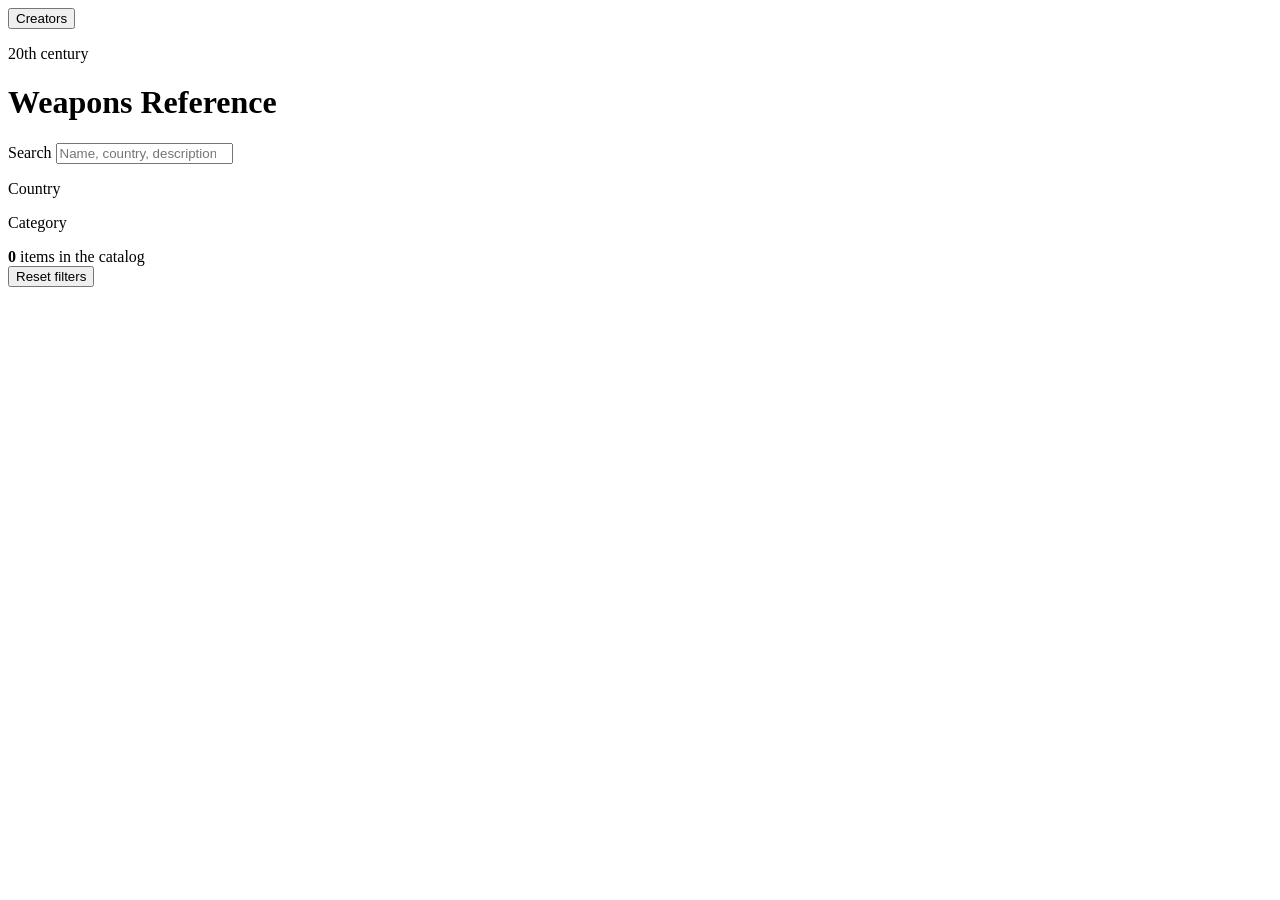
==== WeaponGuid.Web/wwwroot/index.html @ afe1f968 "add" ====
<!doctype html>
<html lang="en">
<head>
  <meta charset="utf-8">
  <meta name="viewport" content="width=device-width, initial-scale=1">
  <title>Weapons Guid</title>
  <link rel="stylesheet" href="/styles.css">
</head>
<body>
  <header class="app-header">
    <div class="header-info">
      <button id="creatorsButton" class="info-button" type="button">Creators</button>
    </div>
    <div class="header-title">
      <p class="eyebrow">20th century</p>
      <h1>Weapons Reference</h1>
    </div>
    <label class="search">
      <span>Search</span>
      <input id="searchInput" type="search" placeholder="Name, country, description">
    </label>
  </header>

  <main>
    <section class="toolbar" aria-label="Filters">
      <div>
        <p class="filter-title">Country</p>
        <div id="countryFilters" class="segmented"></div>
      </div>
      <div>
        <p class="filter-title">Category</p>
        <div id="categoryFilters" class="segmented"></div>
      </div>
    </section>

    <section class="summary">
      <div>
        <strong id="itemCount">0</strong>
        <span>items in the catalog</span>
      </div>
      <button id="resetFilters" type="button">Reset filters</button>
    </section>

    <section id="catalogGrid" class="catalog-grid" aria-live="polite"></section>
  </main>

  <dialog id="itemDialog" class="item-dialog">
    <button id="closeDialog" class="close-button" type="button" aria-label="Close">×</button>
    <div class="dialog-layout">
      <img id="dialogImage" alt="">
      <div class="dialog-content">
        <p id="dialogMeta" class="eyebrow"></p>
        <h2 id="dialogTitle"></h2>
        <dl id="dialogSpecs"></dl>
        <p id="dialogDescription"></p>
      </div>
    </div>
  </dialog>

  <dialog id="creatorsDialog" class="info-dialog">
    <button id="closeCreatorsDialog" class="close-button" type="button" aria-label="Close">×</button>
    <div class="info-dialog-content">
      <p class="eyebrow">Information</p>
      <h2>Info</h2>
      <p><strong>Kochurov Sergey</strong> - backend.</p>
      <p><strong>Suslin Akim</strong> - test + data collect.</p>
      <p><strong>Kuznetcov Kirill</strong> - team lead.</p>
      <p><strong>Bodorin Gregory</strong> - frontend.</p>
      <p class="info-note">Data was collected from open source.</p>
    </div>
  </dialog>

  <template id="cardTemplate">
    <article class="catalog-card">
      <button type="button">
        <div class="image-wrap">
          <img alt="">
        </div>
        <div class="card-body">
          <span class="card-meta"></span>
          <h2></h2>
        </div>
      </button>
    </article>
  </template>

  <script src="/app.js" defer></script>
</body>
</html>
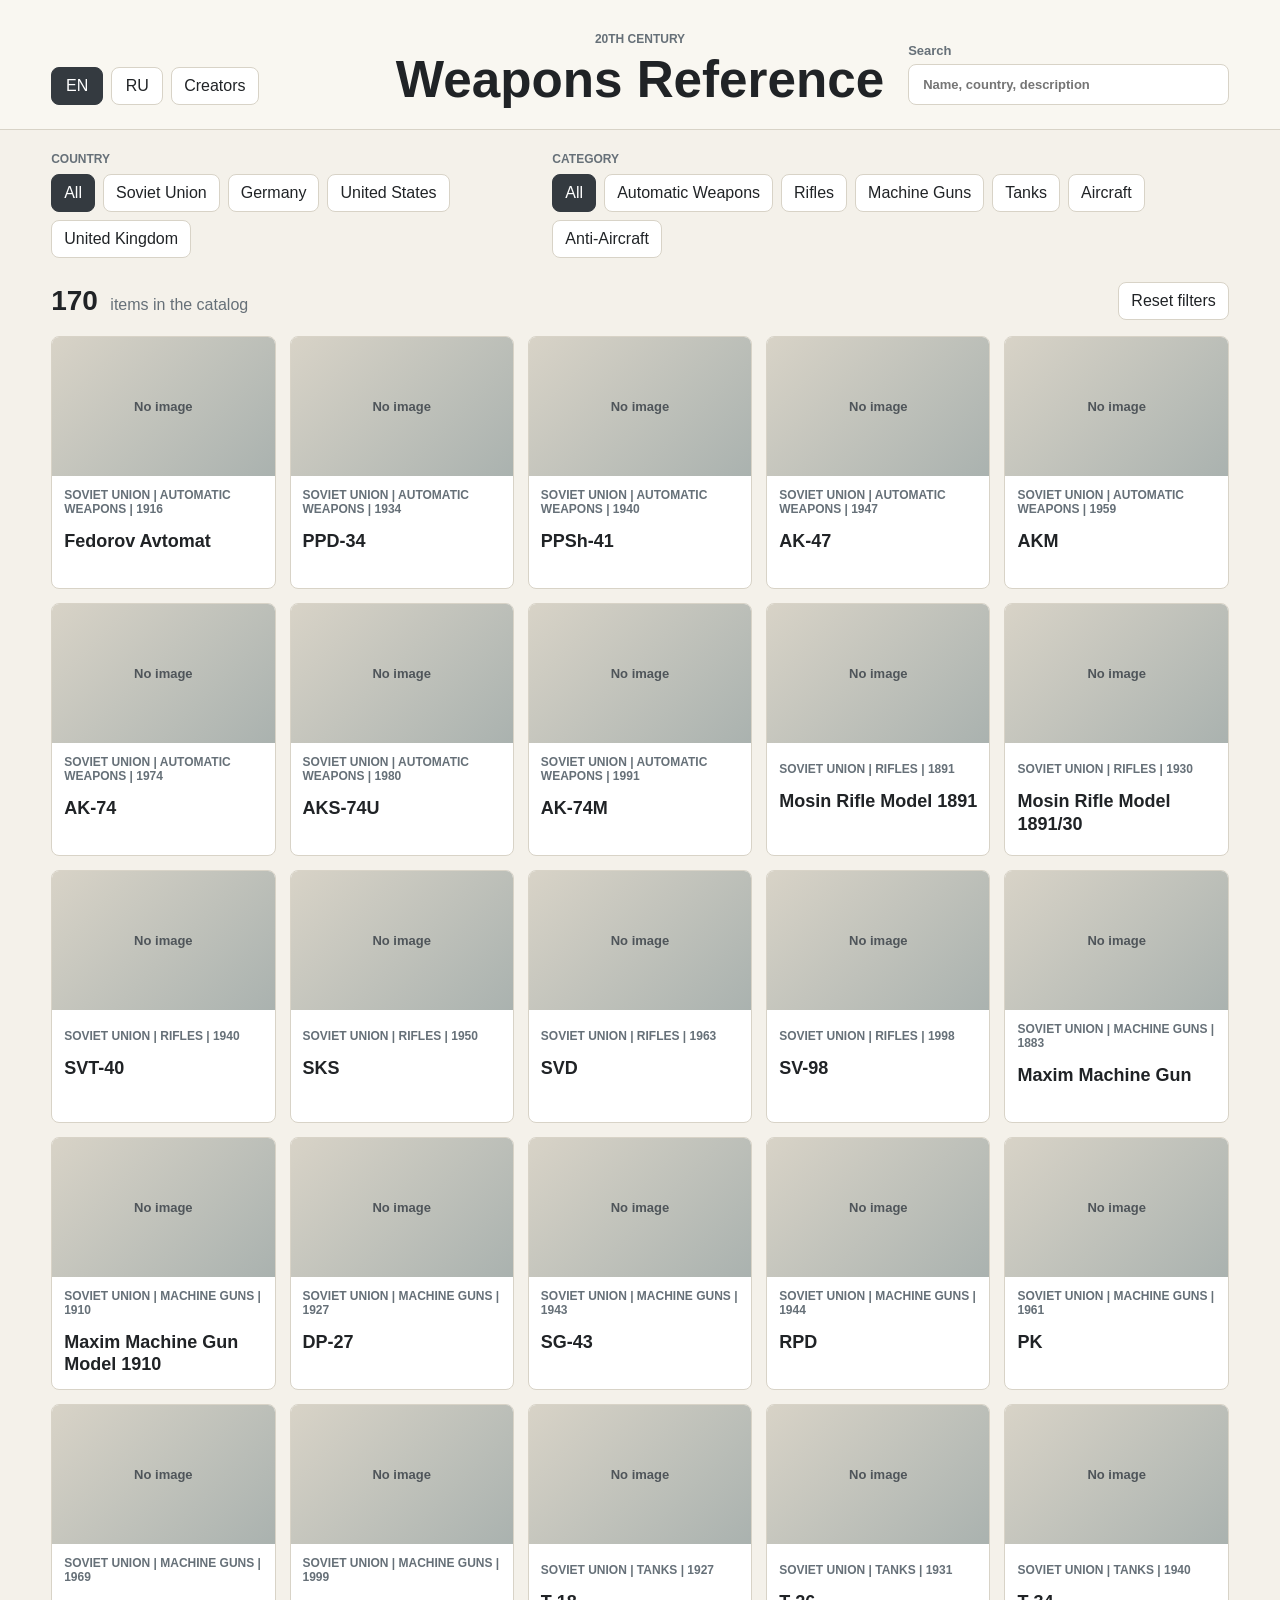
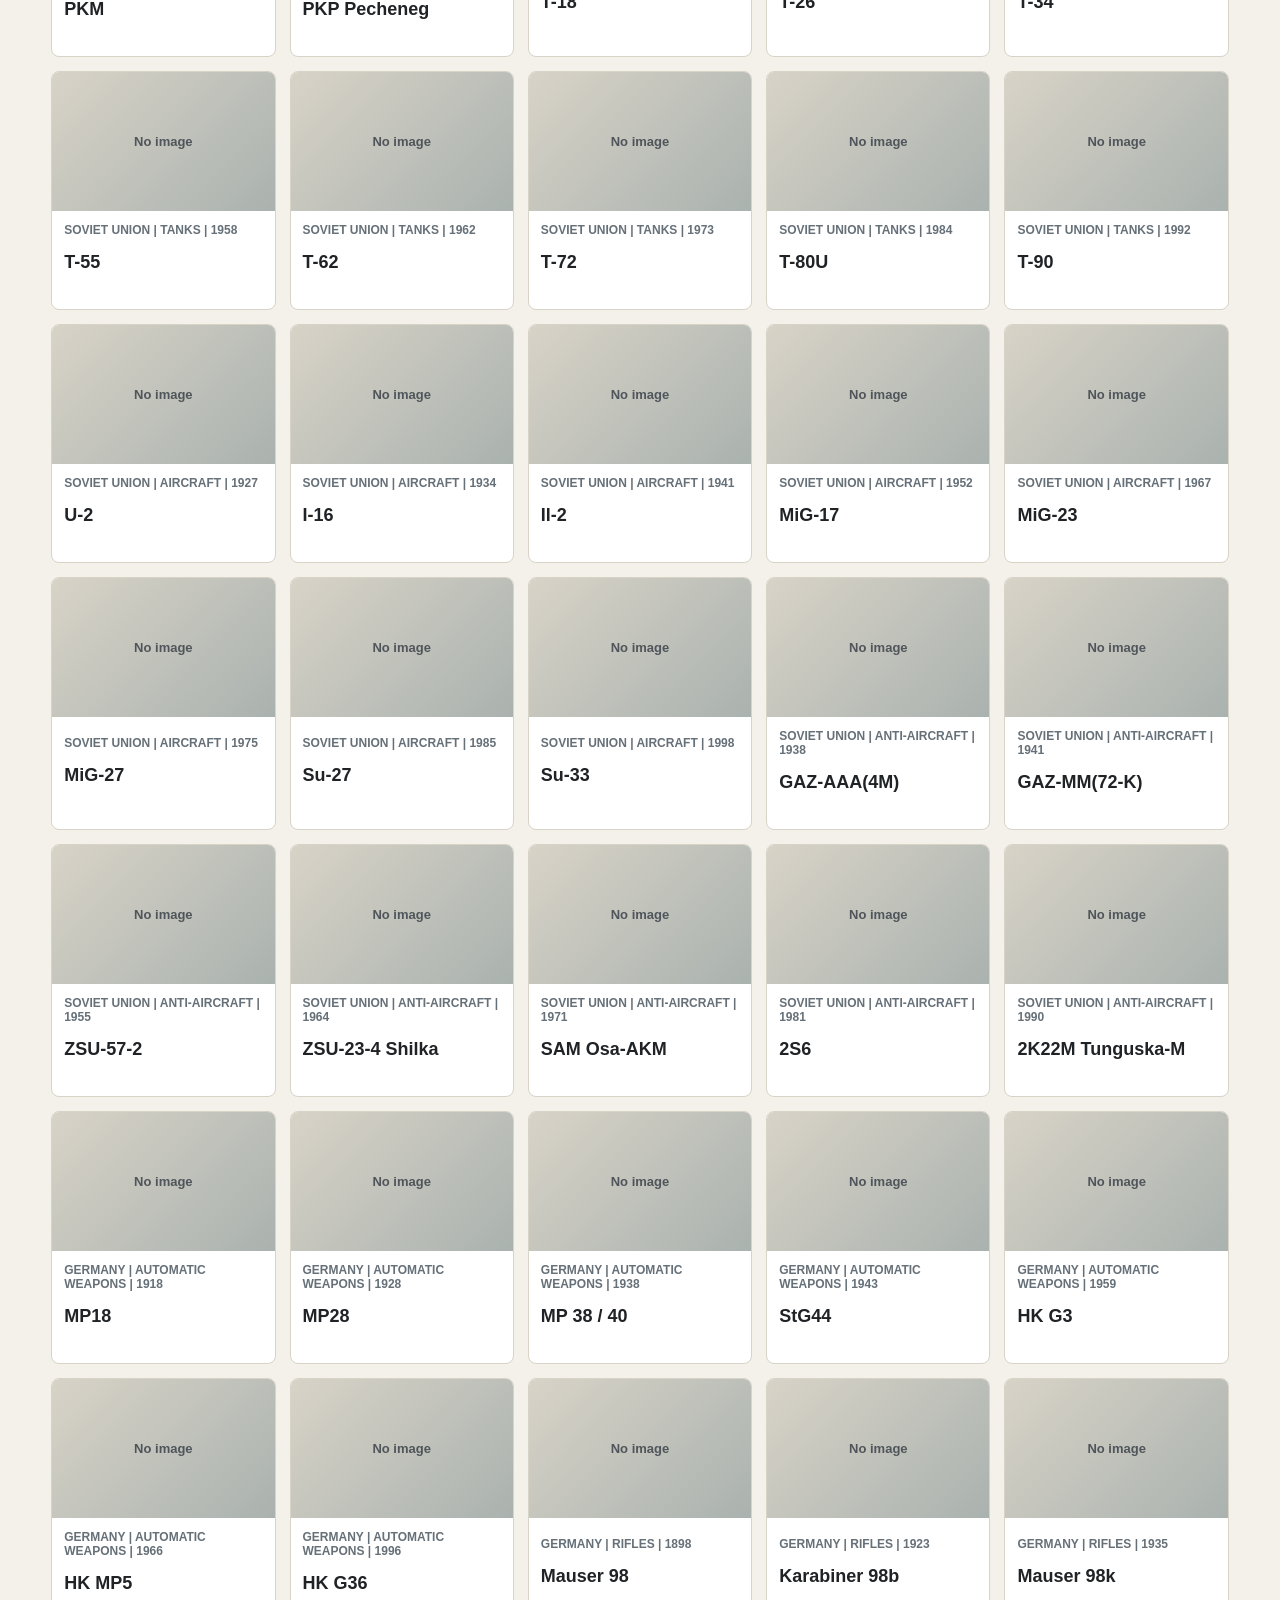
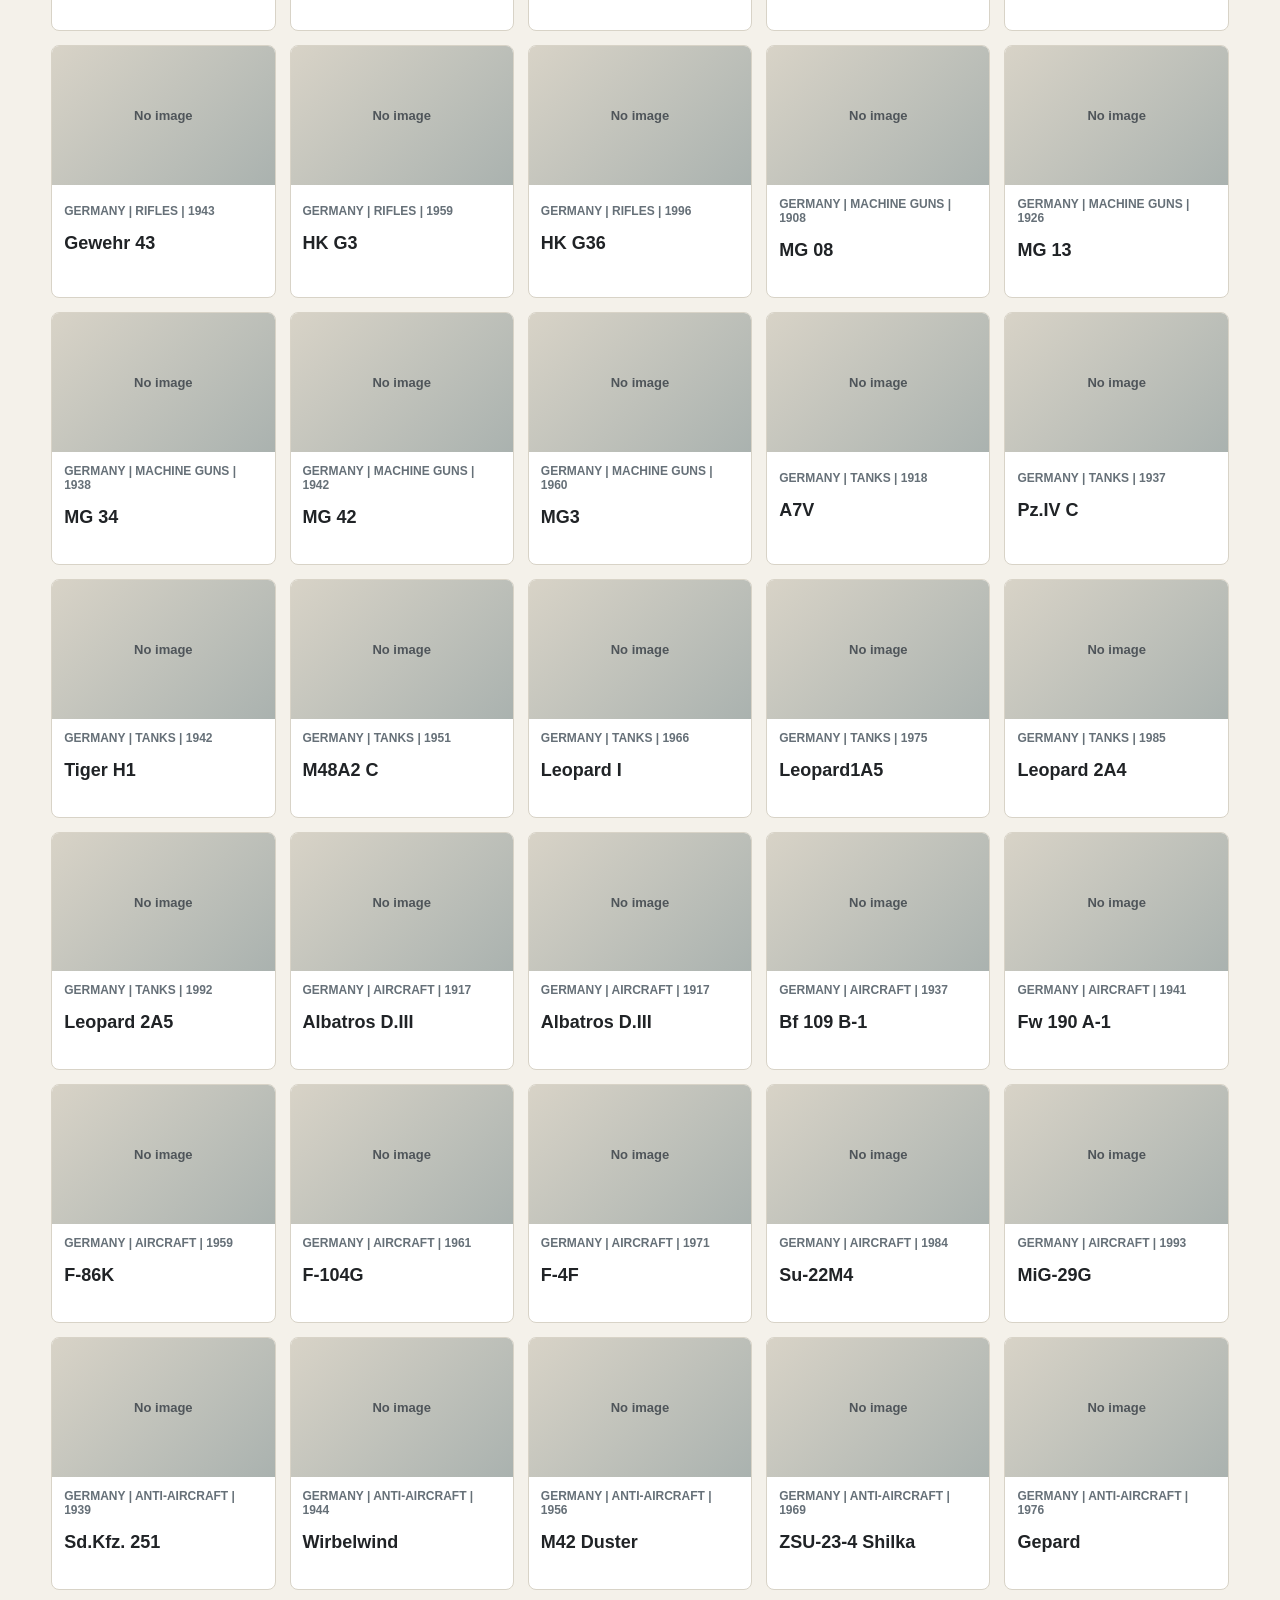
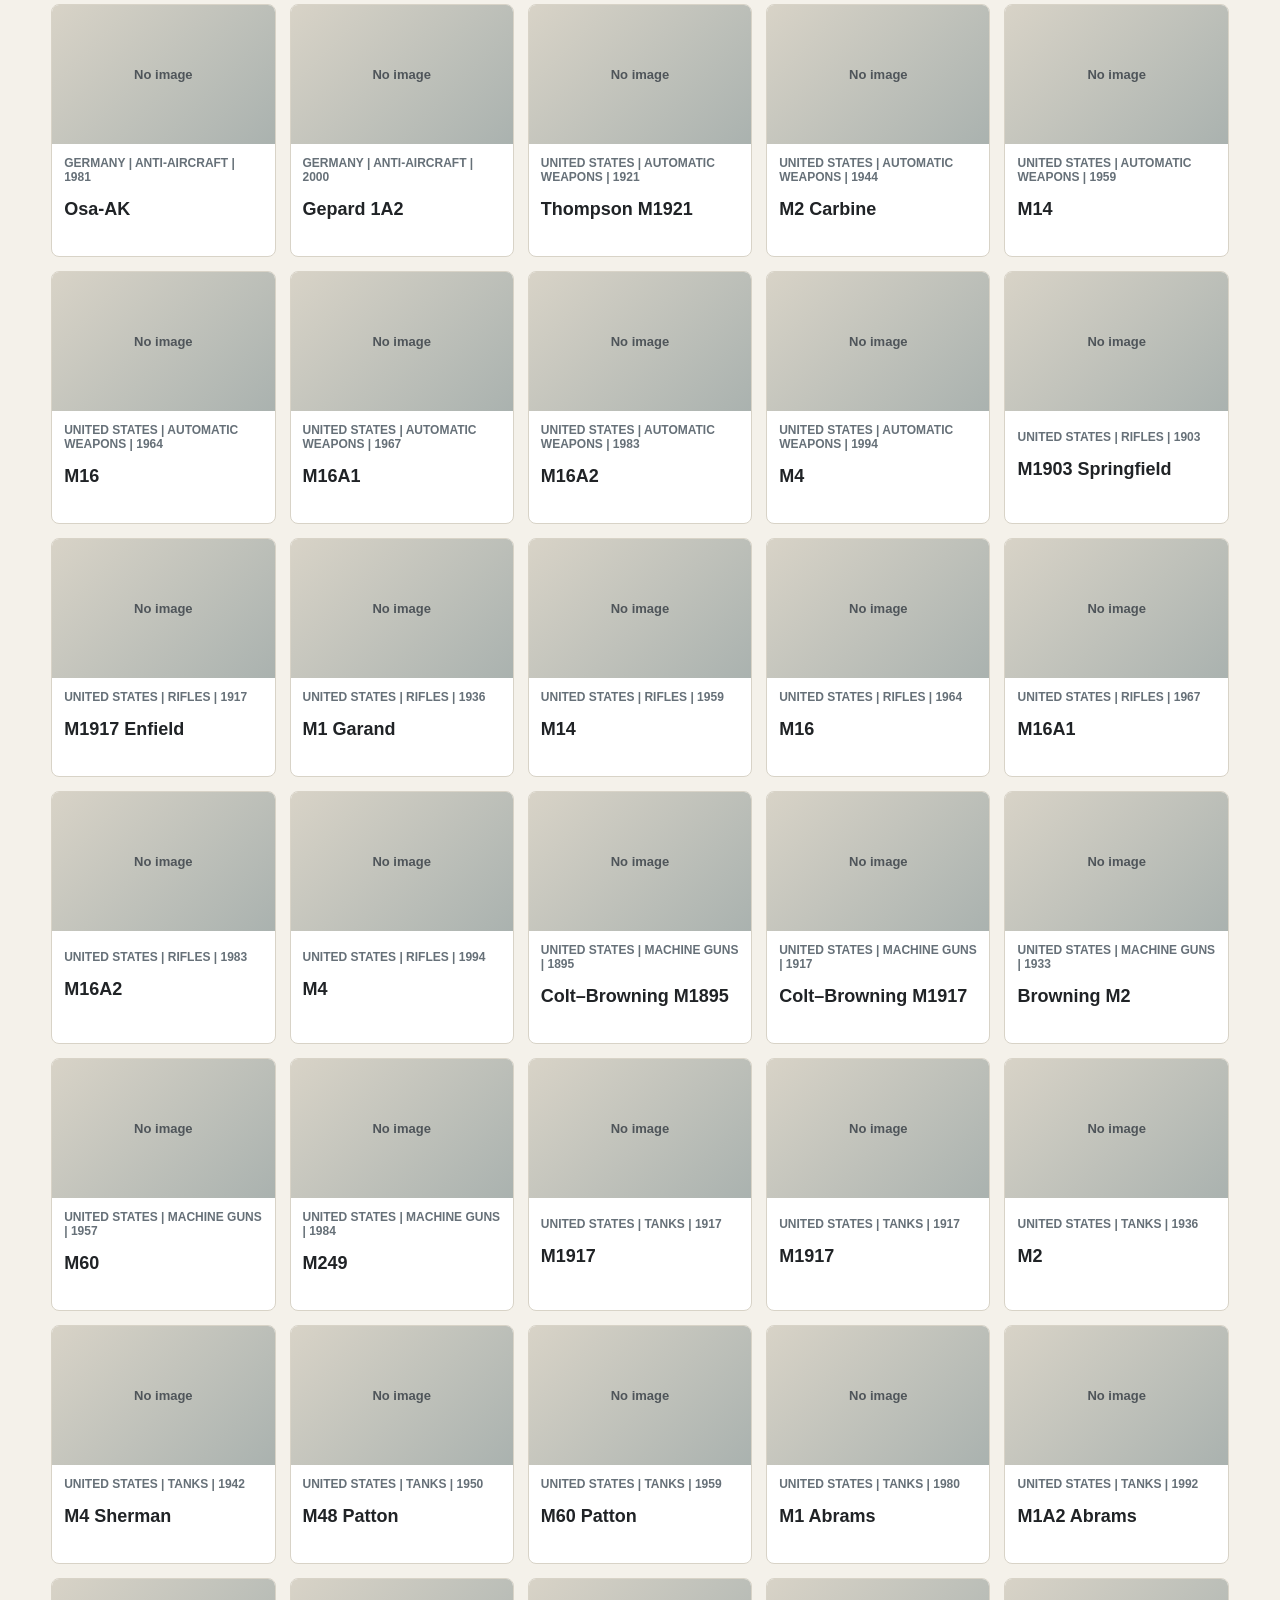
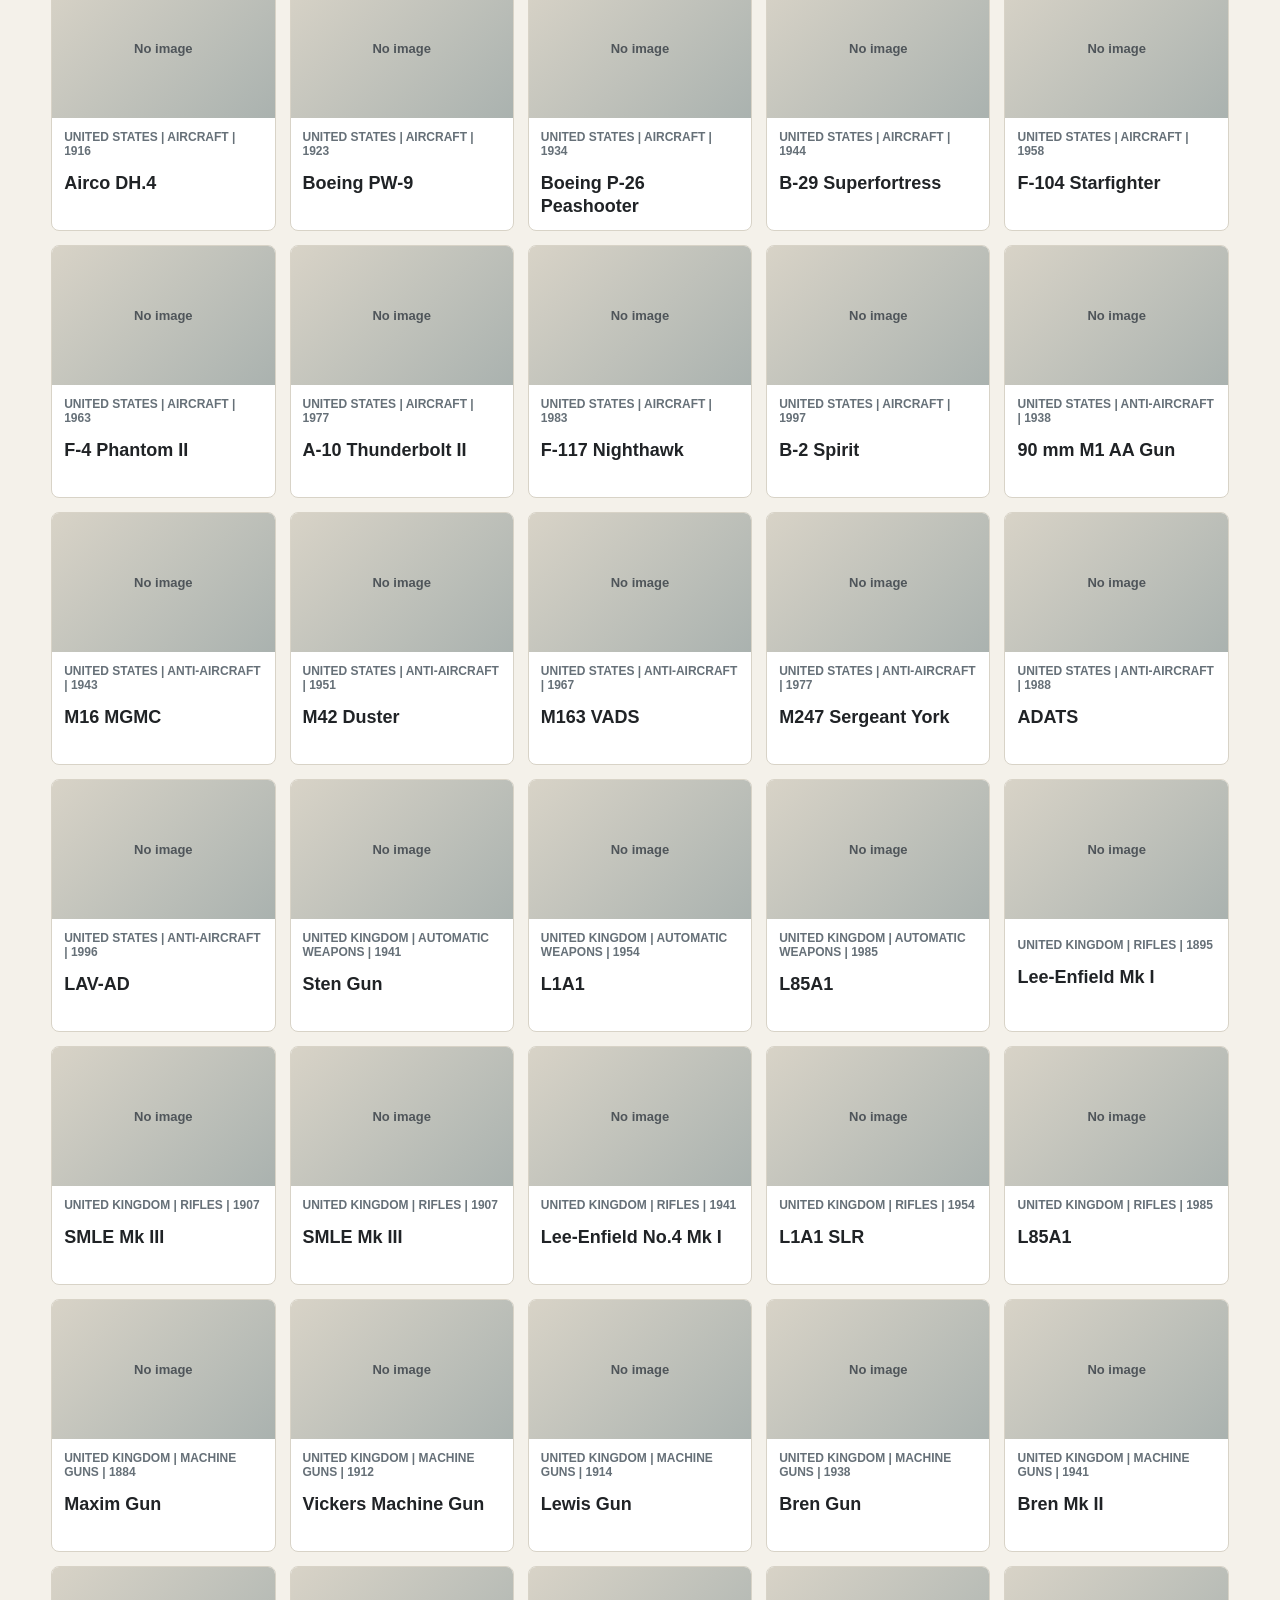
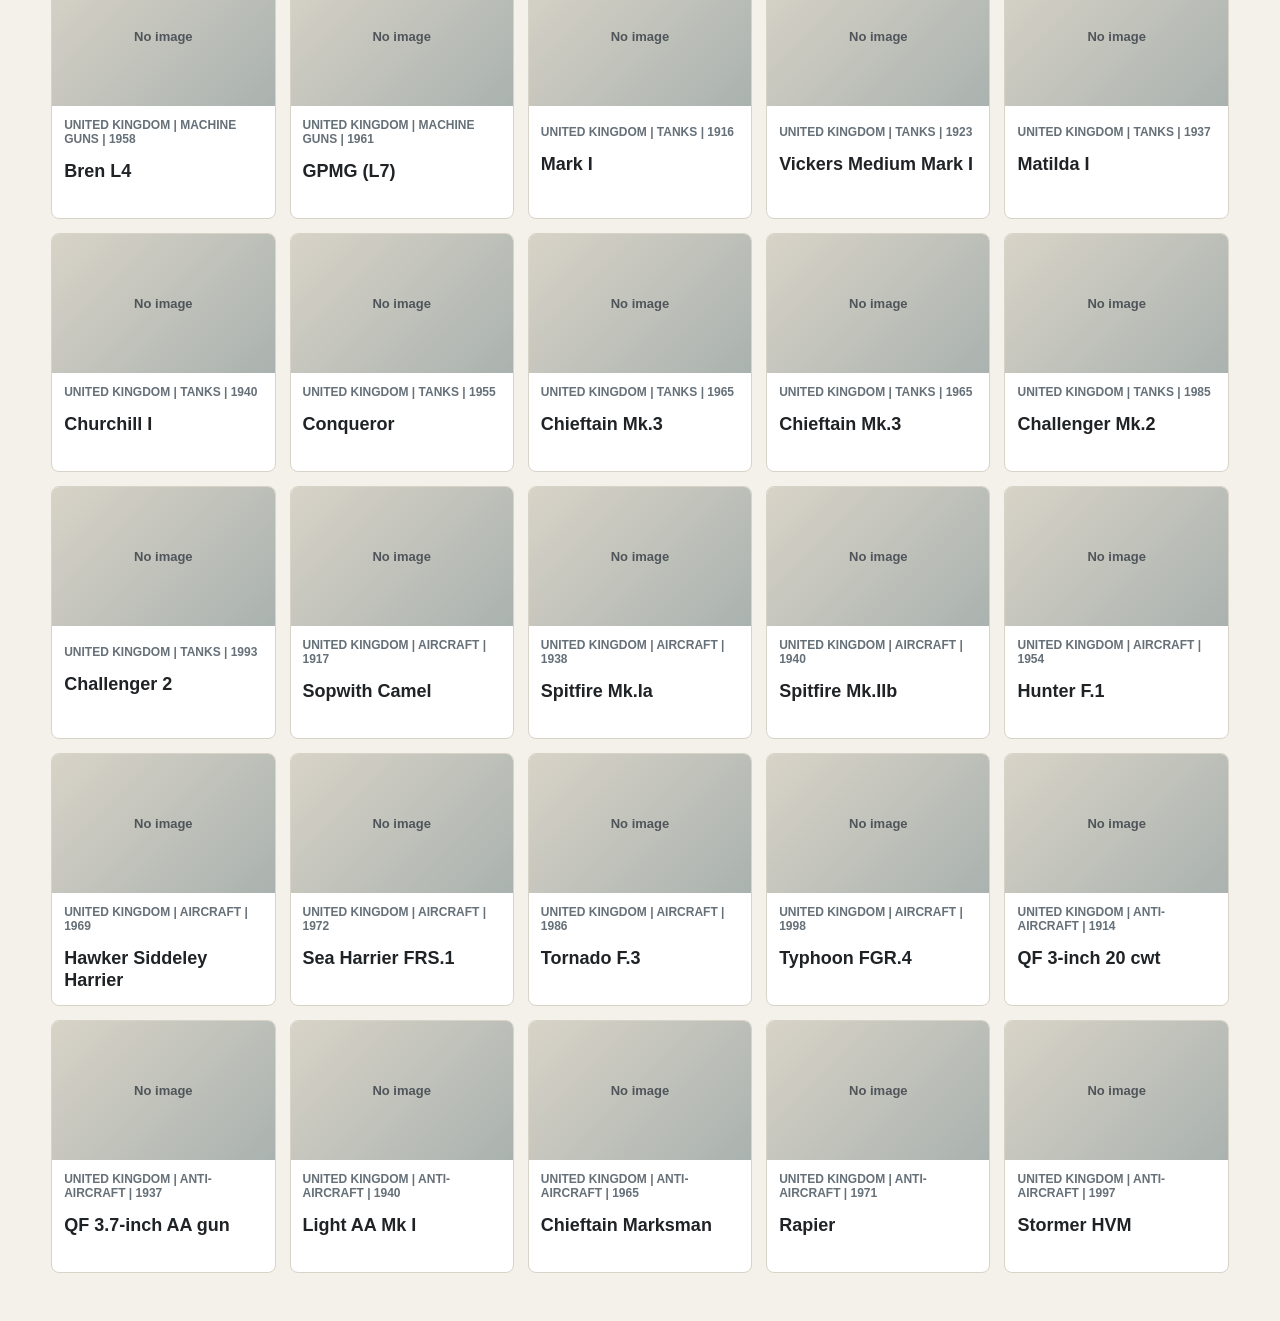
==== commit 04211fae: "fix sizes + create 'en' button" ====
--- a/WeaponGuid.Web/wwwroot/index.html
+++ b/WeaponGuid.Web/wwwroot/index.html
@@ -4,19 +4,23 @@
   <meta charset="utf-8">
   <meta name="viewport" content="width=device-width, initial-scale=1">
   <title>Weapons Guid</title>
-  <link rel="stylesheet" href="/styles.css">
+  <link rel="stylesheet" href="styles.css?v=lang-20260427">
 </head>
 <body>
   <header class="app-header">
     <div class="header-info">
+      <div id="languageSwitch" class="segmented language-switch" aria-label="Language">
+        <button type="button" data-language="en">EN</button>
+        <button type="button" data-language="ru">RU</button>
+      </div>
       <button id="creatorsButton" class="info-button" type="button">Creators</button>
     </div>
     <div class="header-title">
-      <p class="eyebrow">20th century</p>
-      <h1>Weapons Reference</h1>
+      <p id="heroEyebrow" class="eyebrow">20th century</p>
+      <h1 id="heroTitle">Weapons Reference</h1>
     </div>
     <label class="search">
-      <span>Search</span>
+      <span id="searchLabel">Search</span>
       <input id="searchInput" type="search" placeholder="Name, country, description">
     </label>
   </header>
@@ -24,11 +28,11 @@
   <main>
     <section class="toolbar" aria-label="Filters">
       <div>
-        <p class="filter-title">Country</p>
+        <p id="countryTitle" class="filter-title">Country</p>
         <div id="countryFilters" class="segmented"></div>
       </div>
       <div>
-        <p class="filter-title">Category</p>
+        <p id="categoryTitle" class="filter-title">Category</p>
         <div id="categoryFilters" class="segmented"></div>
       </div>
     </section>
@@ -36,7 +40,7 @@
     <section class="summary">
       <div>
         <strong id="itemCount">0</strong>
-        <span>items in the catalog</span>
+        <span id="itemCountLabel">items in the catalog</span>
       </div>
       <button id="resetFilters" type="button">Reset filters</button>
     </section>
@@ -45,7 +49,7 @@
   </main>
 
   <dialog id="itemDialog" class="item-dialog">
-    <button id="closeDialog" class="close-button" type="button" aria-label="Close">×</button>
+    <button id="closeDialog" class="close-button" type="button" aria-label="Close">x</button>
     <div class="dialog-layout">
       <img id="dialogImage" alt="">
       <div class="dialog-content">
@@ -58,15 +62,15 @@
   </dialog>
 
   <dialog id="creatorsDialog" class="info-dialog">
-    <button id="closeCreatorsDialog" class="close-button" type="button" aria-label="Close">×</button>
+    <button id="closeCreatorsDialog" class="close-button" type="button" aria-label="Close">x</button>
     <div class="info-dialog-content">
-      <p class="eyebrow">Information</p>
-      <h2>Info</h2>
-      <p><strong>Kochurov Sergey</strong> - backend.</p>
-      <p><strong>Suslin Akim</strong> - test + data collect.</p>
-      <p><strong>Kuznetcov Kirill</strong> - team lead.</p>
-      <p><strong>Bodorin Gregory</strong> - frontend.</p>
-      <p class="info-note">Data was collected from open source.</p>
+      <p id="creatorsEyebrow" class="eyebrow">Information</p>
+      <h2 id="creatorsTitle">Info</h2>
+      <p id="creatorLine1"><strong>Kochurov Sergey</strong> - backend.</p>
+      <p id="creatorLine2"><strong>Suslin Akim</strong> - test + data collect.</p>
+      <p id="creatorLine3"><strong>Kuznetcov Kirill</strong> - team lead.</p>
+      <p id="creatorLine4"><strong>Bodorin Gregory</strong> - frontend.</p>
+      <p id="creatorsNote" class="info-note">Data was collected from open source.</p>
     </div>
   </dialog>
 
@@ -84,6 +88,6 @@
     </article>
   </template>
 
-  <script src="/app.js" defer></script>
+  <script src="app.js?v=lang-20260427" defer></script>
 </body>
 </html>
--- a/WeaponGuid.Web/wwwroot/styles.css
+++ b/WeaponGuid.Web/wwwroot/styles.css
@@ -0,0 +1,578 @@
+:root {
+  color-scheme: light;
+  --paper: #f4f1ea;
+  --panel: #ffffff;
+  --ink: #202326;
+  --muted: #667078;
+  --line: #d8d3c7;
+  --olive: #53624a;
+  --red: #8a3c35;
+  --blue: #2f5f86;
+  --steel: #343a40;
+  --gold: #c3954a;
+  font-family: Inter, "Segoe UI", Arial, sans-serif;
+}
+
+* {
+  box-sizing: border-box;
+}
+
+body {
+  margin: 0;
+  min-width: 320px;
+  background: var(--paper);
+  color: var(--ink);
+}
+
+button,
+input {
+  font: inherit;
+}
+
+.app-header {
+  display: grid;
+  grid-template-columns: minmax(180px, 1fr) auto minmax(260px, 1fr);
+  align-items: end;
+  gap: 24px;
+  padding: 32px clamp(16px, 4vw, 56px) 24px;
+  background: #f9f7f1;
+  border-bottom: 1px solid var(--line);
+}
+
+.header-title {
+  text-align: center;
+}
+
+.header-title .eyebrow {
+  margin-bottom: 8px;
+}
+
+.header-info {
+  display: flex;
+  flex-wrap: wrap;
+  align-items: end;
+  gap: 8px;
+}
+
+.language-switch button {
+  min-width: 52px;
+}
+
+.info-button {
+  min-height: 38px;
+  border: 1px solid var(--line);
+  border-radius: 8px;
+  background: var(--panel);
+  color: var(--ink);
+  padding: 8px 12px;
+  cursor: pointer;
+}
+
+.info-button:hover {
+  border-color: var(--blue);
+  color: var(--blue);
+}
+
+.eyebrow,
+.filter-title,
+.card-meta {
+  margin: 0 0 8px;
+  color: var(--muted);
+  font-size: 12px;
+  font-weight: 700;
+  letter-spacing: 0;
+  text-transform: uppercase;
+}
+
+h1 {
+  margin: 0;
+  font-size: clamp(30px, 4vw, 54px);
+  line-height: 1;
+}
+
+main {
+  padding: 22px clamp(16px, 4vw, 56px) 48px;
+}
+
+.search {
+  display: grid;
+  gap: 6px;
+  min-width: min(360px, 100%);
+  justify-self: end;
+  color: var(--muted);
+  font-size: 13px;
+  font-weight: 700;
+}
+
+.search input {
+  width: 100%;
+  border: 1px solid var(--line);
+  border-radius: 8px;
+  background: var(--panel);
+  color: var(--ink);
+  padding: 12px 14px;
+  outline: none;
+}
+
+.search input:focus {
+  border-color: var(--blue);
+  box-shadow: 0 0 0 3px rgb(47 95 134 / 15%);
+}
+
+.toolbar {
+  display: grid;
+  grid-template-columns: minmax(0, 1fr) minmax(0, 1.4fr);
+  gap: 18px;
+  align-items: start;
+}
+
+.segmented {
+  display: flex;
+  flex-wrap: wrap;
+  gap: 8px;
+}
+
+.segmented button,
+.summary button {
+  min-height: 38px;
+  border: 1px solid var(--line);
+  border-radius: 8px;
+  background: var(--panel);
+  color: var(--ink);
+  padding: 8px 12px;
+  cursor: pointer;
+}
+
+.segmented button.active {
+  border-color: var(--steel);
+  background: var(--steel);
+  color: #fff;
+}
+
+.summary {
+  display: flex;
+  align-items: center;
+  justify-content: space-between;
+  gap: 16px;
+  margin: 24px 0 16px;
+  color: var(--muted);
+}
+
+.summary strong {
+  display: inline-block;
+  margin-right: 8px;
+  color: var(--ink);
+  font-size: 28px;
+}
+
+.catalog-grid {
+  display: grid;
+  grid-template-columns: repeat(auto-fill, minmax(220px, 1fr));
+  gap: 14px;
+}
+
+.catalog-grid.timeline-mode {
+  display: block;
+}
+
+.timeline-wrap {
+  width: 100%;
+  overflow: auto;
+  border: 1px solid var(--line);
+  border-radius: 8px;
+  background: var(--panel);
+}
+
+.timeline-table {
+  width: 100%;
+  min-width: 2180px;
+  border-collapse: collapse;
+}
+
+.timeline-table th,
+.timeline-table td {
+  width: 9%;
+  min-width: 182px;
+  border-bottom: 1px solid var(--line);
+  border-right: 1px solid var(--line);
+  padding: 10px;
+  vertical-align: top;
+}
+
+.timeline-table th {
+  text-align: center;
+  vertical-align: middle;
+}
+
+.timeline-table th:first-child {
+  position: sticky;
+  left: 0;
+  z-index: 2;
+  width: 160px;
+  min-width: 208px;
+  background: #f9f7f1;
+  color: var(--steel);
+}
+
+.timeline-table thead th {
+  position: sticky;
+  top: 0;
+  z-index: 3;
+  background: #f9f7f1;
+  color: var(--muted);
+  font-size: 12px;
+}
+
+.timeline-table thead th:first-child {
+  z-index: 4;
+}
+
+.timeline-table tr:last-child th,
+.timeline-table tr:last-child td {
+  border-bottom: 0;
+}
+
+.timeline-table th:last-child,
+.timeline-table td:last-child {
+  border-right: 0;
+}
+
+.timeline-empty {
+  background: #faf8f3;
+}
+
+.timeline-item {
+  display: grid;
+  grid-template-columns: 70px minmax(0, 1fr);
+  grid-template-rows: auto auto;
+  gap: 5px 10px;
+  align-items: center;
+  width: 100%;
+  min-height: 84px;
+  margin: 0 0 8px;
+  border: 1px solid rgb(47 95 134 / 20%);
+  border-left: 4px solid var(--blue);
+  border-radius: 6px;
+  background: #f5fbff;
+  color: var(--ink);
+  padding: 8px;
+  text-align: left;
+  cursor: pointer;
+}
+
+.timeline-item:last-child {
+  margin-bottom: 0;
+}
+
+.timeline-item:hover {
+  border-color: var(--blue);
+  background: #eaf5fc;
+}
+
+.timeline-thumb {
+  position: relative;
+  display: block;
+  grid-row: 1 / 3;
+  width: 70px;
+  height: 62px;
+  overflow: hidden;
+  border-radius: 5px;
+  background: linear-gradient(135deg, #d8d3c7, #aab2af);
+}
+
+.timeline-thumb img {
+  display: block;
+  width: 100%;
+  height: 100%;
+  object-fit: cover;
+}
+
+.timeline-thumb.missing::after {
+  content: attr(data-empty-label);
+  position: absolute;
+  inset: 0;
+  display: grid;
+  place-items: center;
+  color: #4f555a;
+  font-size: 12px;
+  font-weight: 700;
+  text-align: center;
+}
+
+.timeline-name {
+  min-width: 0;
+  font-weight: 800;
+  line-height: 1.2;
+  font-size: 15px;
+}
+
+.timeline-year {
+  color: var(--muted);
+  font-size: 13px;
+  font-weight: 700;
+}
+
+.timeline-carryover {
+  display: grid;
+  gap: 3px;
+  width: 100%;
+  min-height: 74px;
+  border: 1px dashed #b7b0a3;
+  border-radius: 6px;
+  background: #fffaf0;
+  color: var(--muted);
+  padding: 9px;
+  text-align: center;
+  cursor: pointer;
+}
+
+.timeline-carryover span {
+  align-self: end;
+  font-size: 13px;
+  font-weight: 800;
+  text-transform: uppercase;
+}
+
+.timeline-carryover strong {
+  align-self: start;
+  color: var(--ink);
+  font-size: 14px;
+  line-height: 1.25;
+}
+
+.timeline-carryover:hover {
+  border-color: var(--gold);
+  background: #fff4d8;
+}
+
+.catalog-card {
+  min-width: 0;
+  border: 1px solid var(--line);
+  border-radius: 8px;
+  background: var(--panel);
+  overflow: hidden;
+}
+
+.catalog-card button {
+  display: grid;
+  width: 100%;
+  height: 100%;
+  border: 0;
+  background: transparent;
+  color: inherit;
+  padding: 0;
+  text-align: left;
+  cursor: pointer;
+}
+
+.image-wrap {
+  position: relative;
+  aspect-ratio: 16 / 10;
+  background: linear-gradient(135deg, #d8d3c7, #aab2af);
+  overflow: hidden;
+}
+
+.image-wrap img {
+  display: block;
+  width: 100%;
+  height: 100%;
+  object-fit: cover;
+}
+
+.image-wrap.missing::after {
+  content: attr(data-empty-label);
+  position: absolute;
+  inset: 0;
+  display: grid;
+  place-items: center;
+  color: #4f555a;
+  font-size: 13px;
+  font-weight: 700;
+}
+
+.card-body {
+  display: grid;
+  gap: 6px;
+  padding: 12px;
+}
+
+.card-body h2 {
+  margin: 0;
+  min-height: 46px;
+  font-size: 18px;
+  line-height: 1.25;
+}
+
+.item-dialog {
+  width: min(966px, calc(100vw - 18px));
+  max-height: calc(100vh - 18px);
+  border: 1px solid var(--line);
+  border-radius: 8px;
+  padding: 0;
+  color: var(--ink);
+}
+
+.item-dialog::backdrop {
+  background: rgb(20 22 25 / 55%);
+}
+
+.info-dialog {
+  width: min(520px, calc(100vw - 28px));
+  border: 1px solid var(--line);
+  border-radius: 8px;
+  padding: 0;
+  color: var(--ink);
+}
+
+.info-dialog::backdrop {
+  background: rgb(20 22 25 / 55%);
+}
+
+.info-dialog-content {
+  padding: 28px;
+}
+
+.info-dialog-content h2 {
+  margin: 0 0 18px;
+  font-size: 32px;
+  line-height: 1.1;
+}
+
+.info-dialog-content p {
+  margin: 0 0 12px;
+  line-height: 1.5;
+}
+
+.info-note {
+  color: var(--muted);
+}
+
+.dialog-layout {
+  display: grid;
+  grid-template-columns: minmax(390px, 46%) minmax(430px, 1fr);
+  min-height: min(552px, calc(100vh - 18px));
+}
+
+.dialog-layout img {
+  width: 100%;
+  height: 100%;
+  min-height: min(552px, calc(100vh - 18px));
+  object-fit: contain;
+  background: #111315;
+}
+
+.dialog-content {
+  overflow: auto;
+  max-height: calc(100vh - 18px);
+  padding: 29px;
+}
+
+.dialog-content h2 {
+  margin: 0 0 18px;
+  font-size: 41px;
+  line-height: 1.05;
+}
+
+.dialog-content dl {
+  display: grid;
+  grid-template-columns: minmax(128px, 188px) minmax(0, 1fr);
+  gap: 12px 17px;
+  margin: 0 0 24px;
+}
+
+.dialog-content dt {
+  color: var(--muted);
+  font-weight: 700;
+}
+
+.dialog-content dd {
+  margin: 0;
+  white-space: pre-line;
+}
+
+.dialog-content dt,
+.dialog-content dd,
+#dialogDescription {
+  font-size: 19px;
+}
+
+#dialogDescription {
+  margin: 0;
+  color: #343a40;
+  line-height: 1.55;
+  white-space: pre-line;
+}
+
+.close-button {
+  position: absolute;
+  top: 10px;
+  right: 10px;
+  z-index: 2;
+  width: 36px;
+  height: 36px;
+  border: 1px solid rgb(255 255 255 / 60%);
+  border-radius: 50%;
+  background: rgb(32 35 38 / 82%);
+  color: #fff;
+  font-size: 24px;
+  line-height: 1;
+  cursor: pointer;
+}
+
+.empty-state {
+  grid-column: 1 / -1;
+  padding: 36px;
+  border: 1px dashed var(--line);
+  border-radius: 8px;
+  background: rgb(255 255 255 / 45%);
+  color: var(--muted);
+  text-align: center;
+}
+
+@media (max-width: 820px) {
+  .summary {
+    align-items: stretch;
+    flex-direction: column;
+  }
+
+  .app-header {
+    grid-template-columns: 1fr;
+    align-items: stretch;
+  }
+
+  .header-info,
+  .search {
+    justify-self: stretch;
+  }
+
+  .header-info {
+    justify-content: center;
+    order: 2;
+  }
+
+  .header-title {
+    order: 1;
+  }
+
+  .search {
+    order: 3;
+  }
+
+  .toolbar {
+    grid-template-columns: 1fr;
+  }
+
+  .dialog-layout {
+    grid-template-columns: 1fr;
+    min-height: auto;
+  }
+
+  .dialog-layout img {
+    min-height: 300px;
+    max-height: 48vh;
+  }
+
+  .dialog-content dl {
+    grid-template-columns: 1fr;
+  }
+}
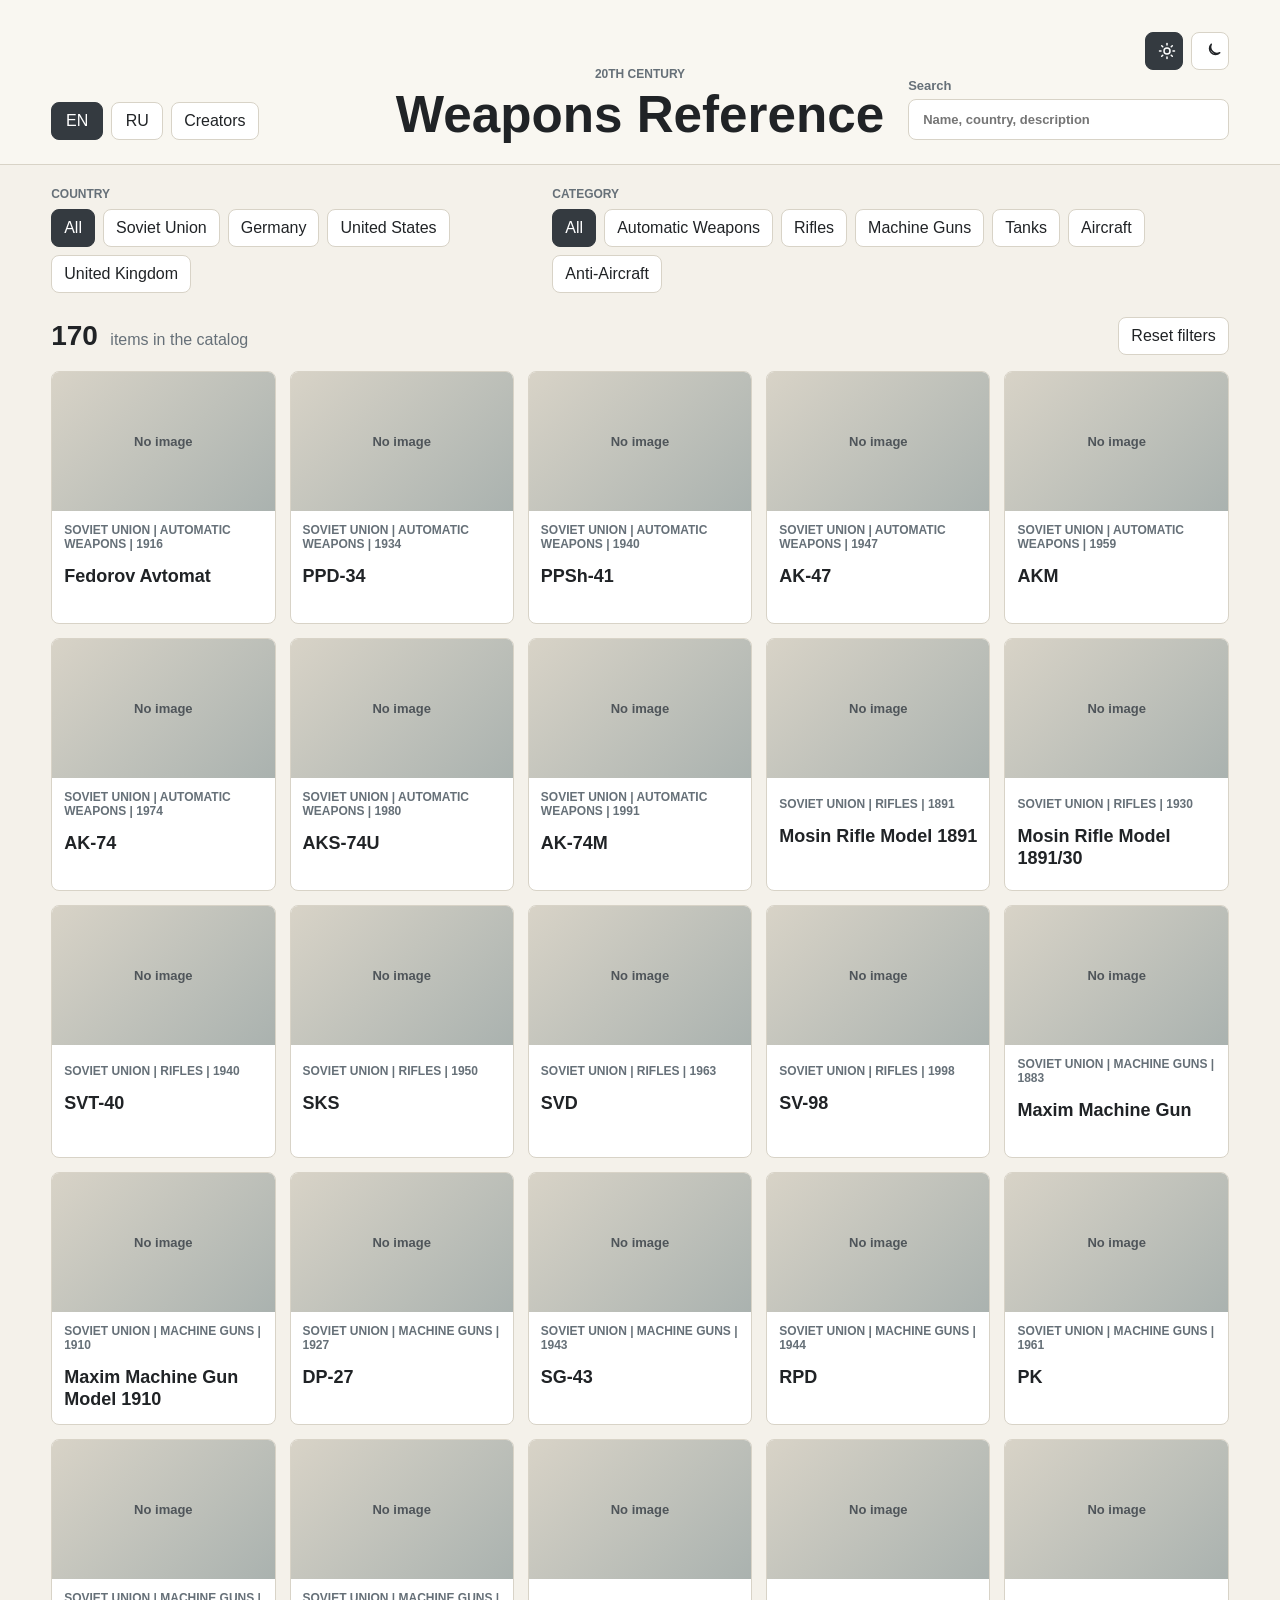
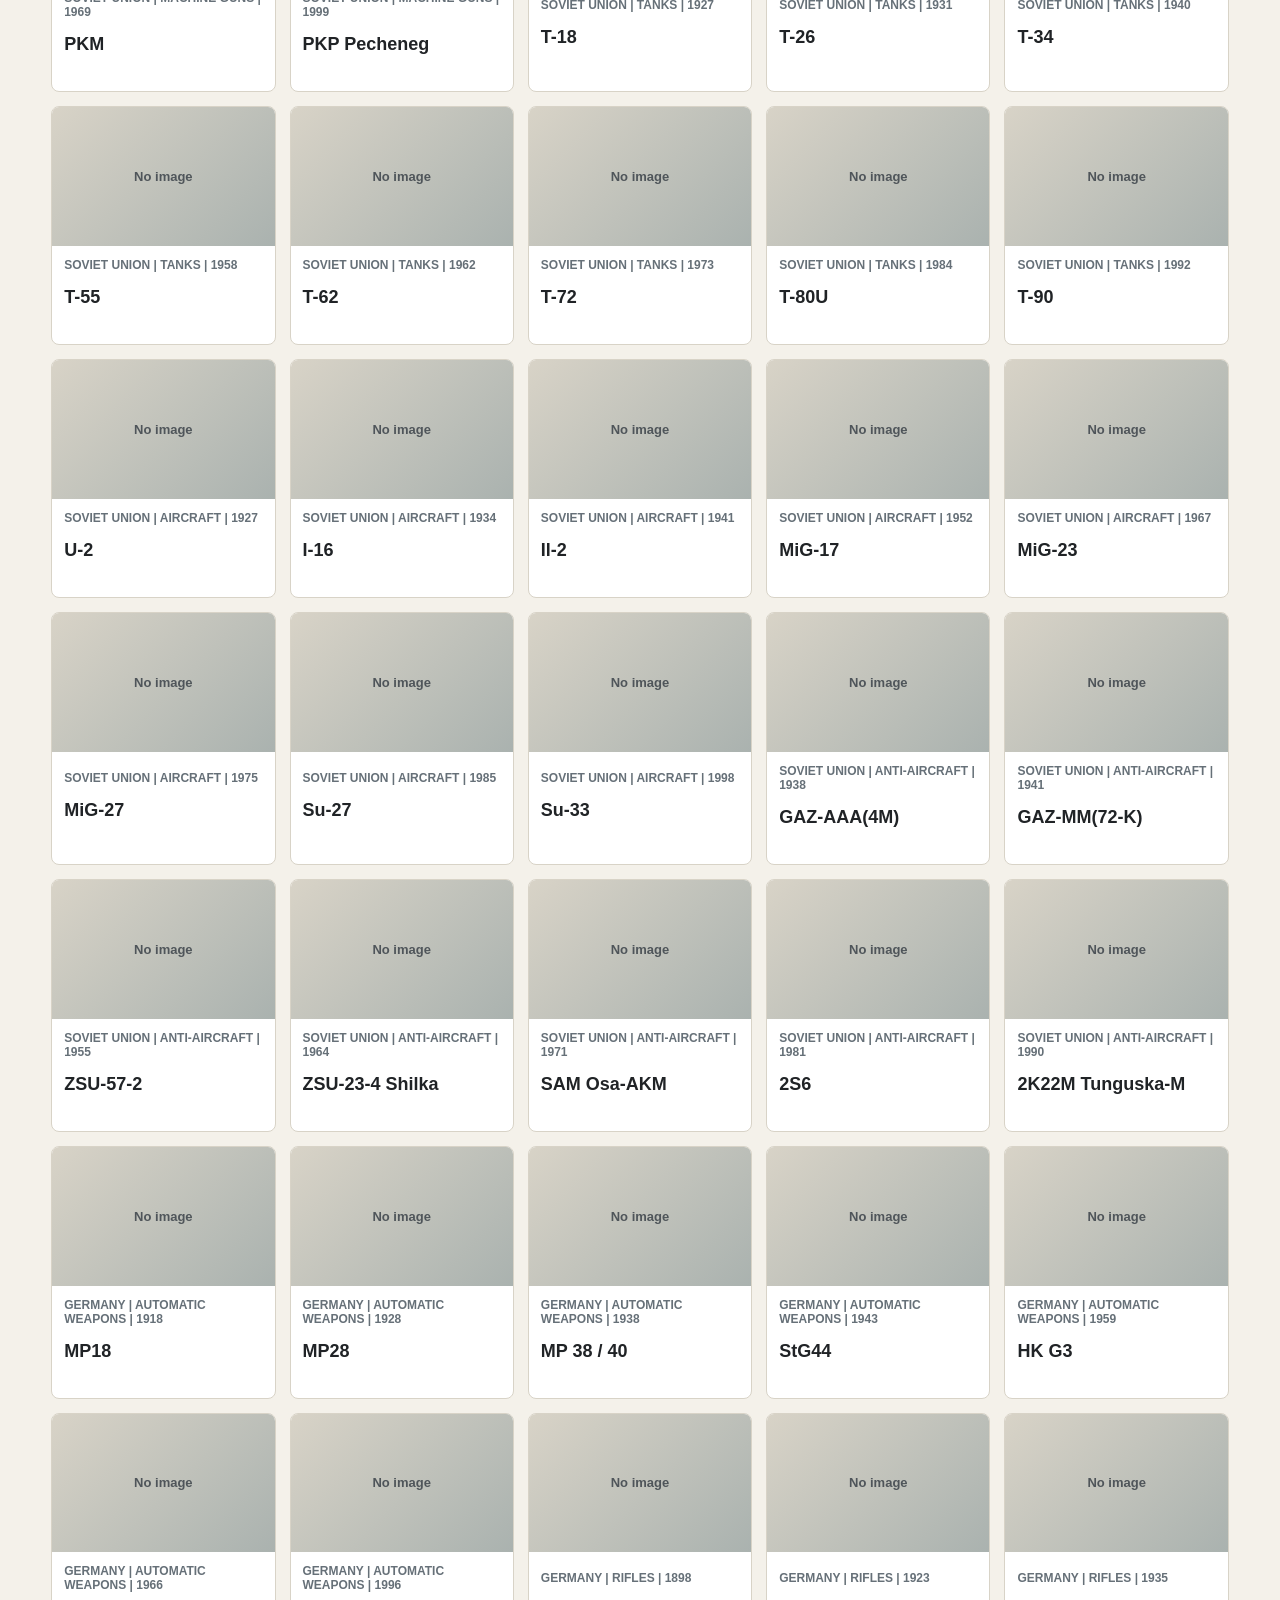
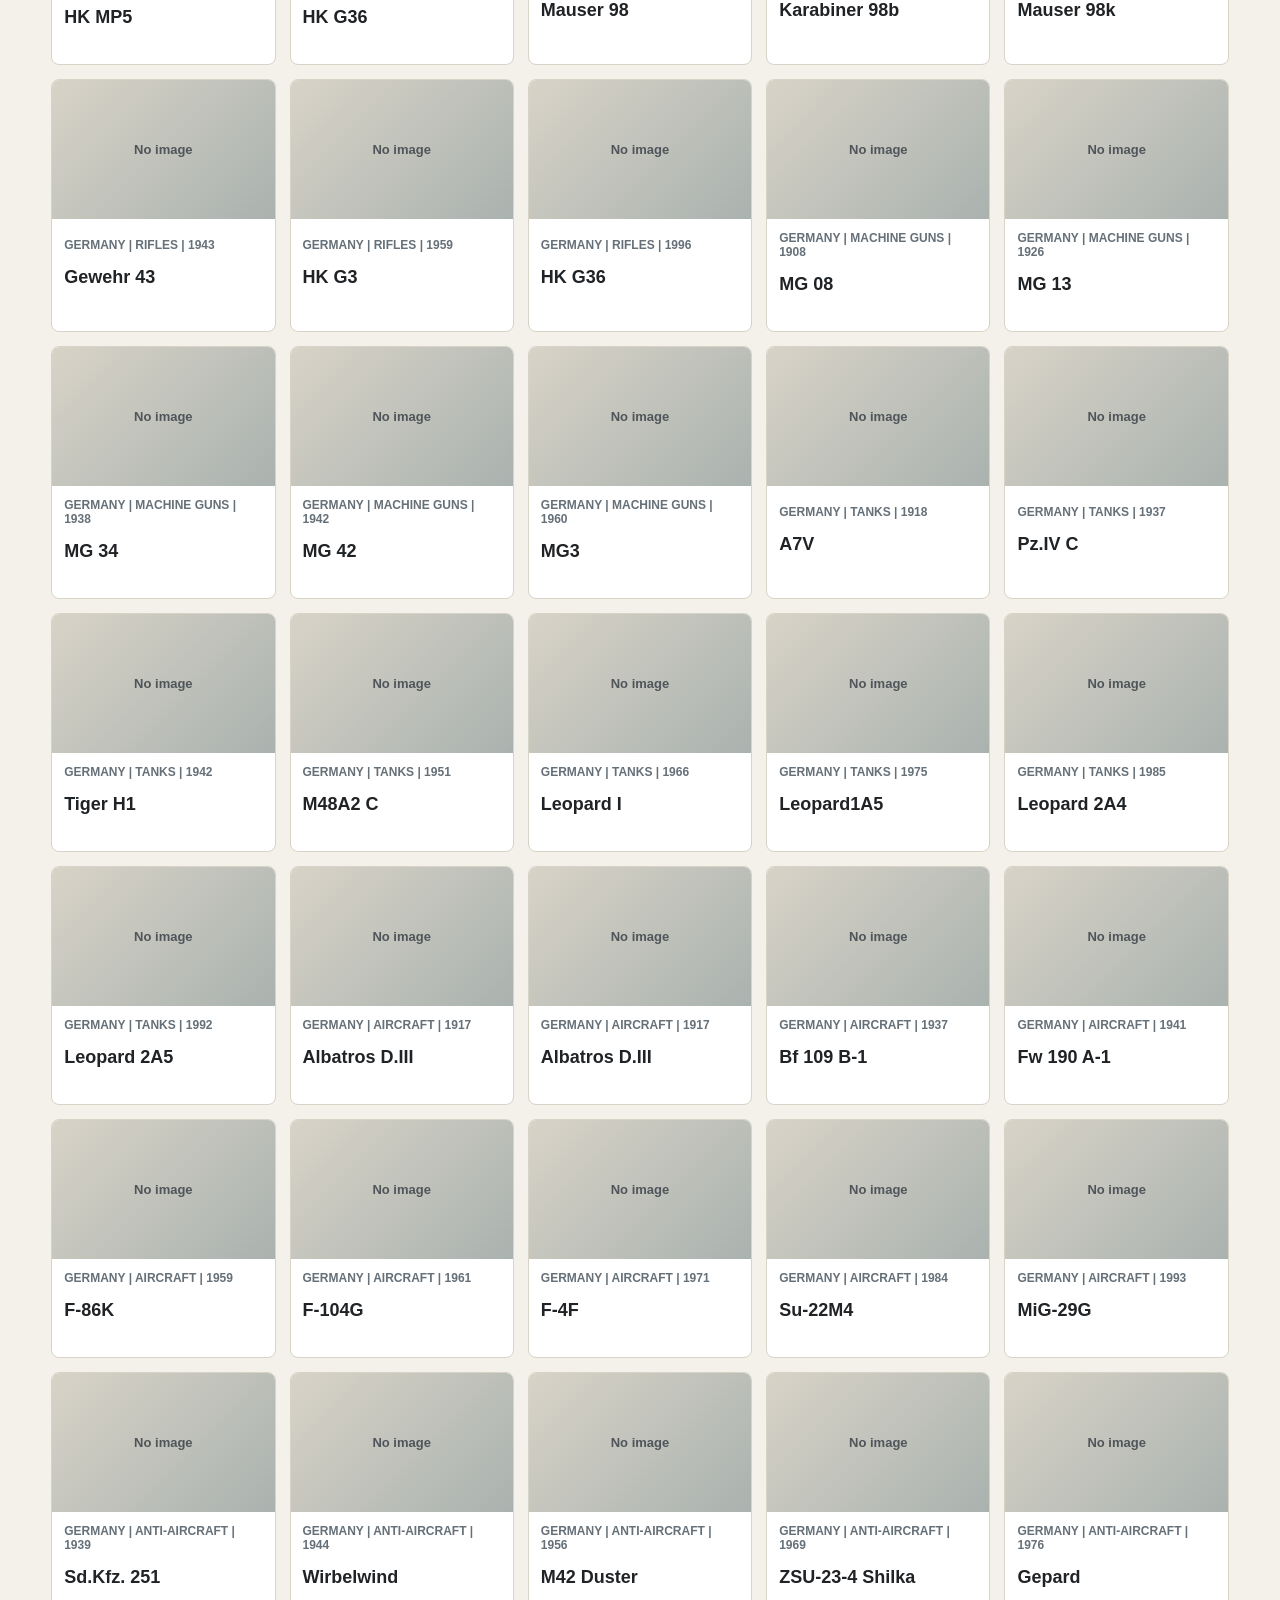
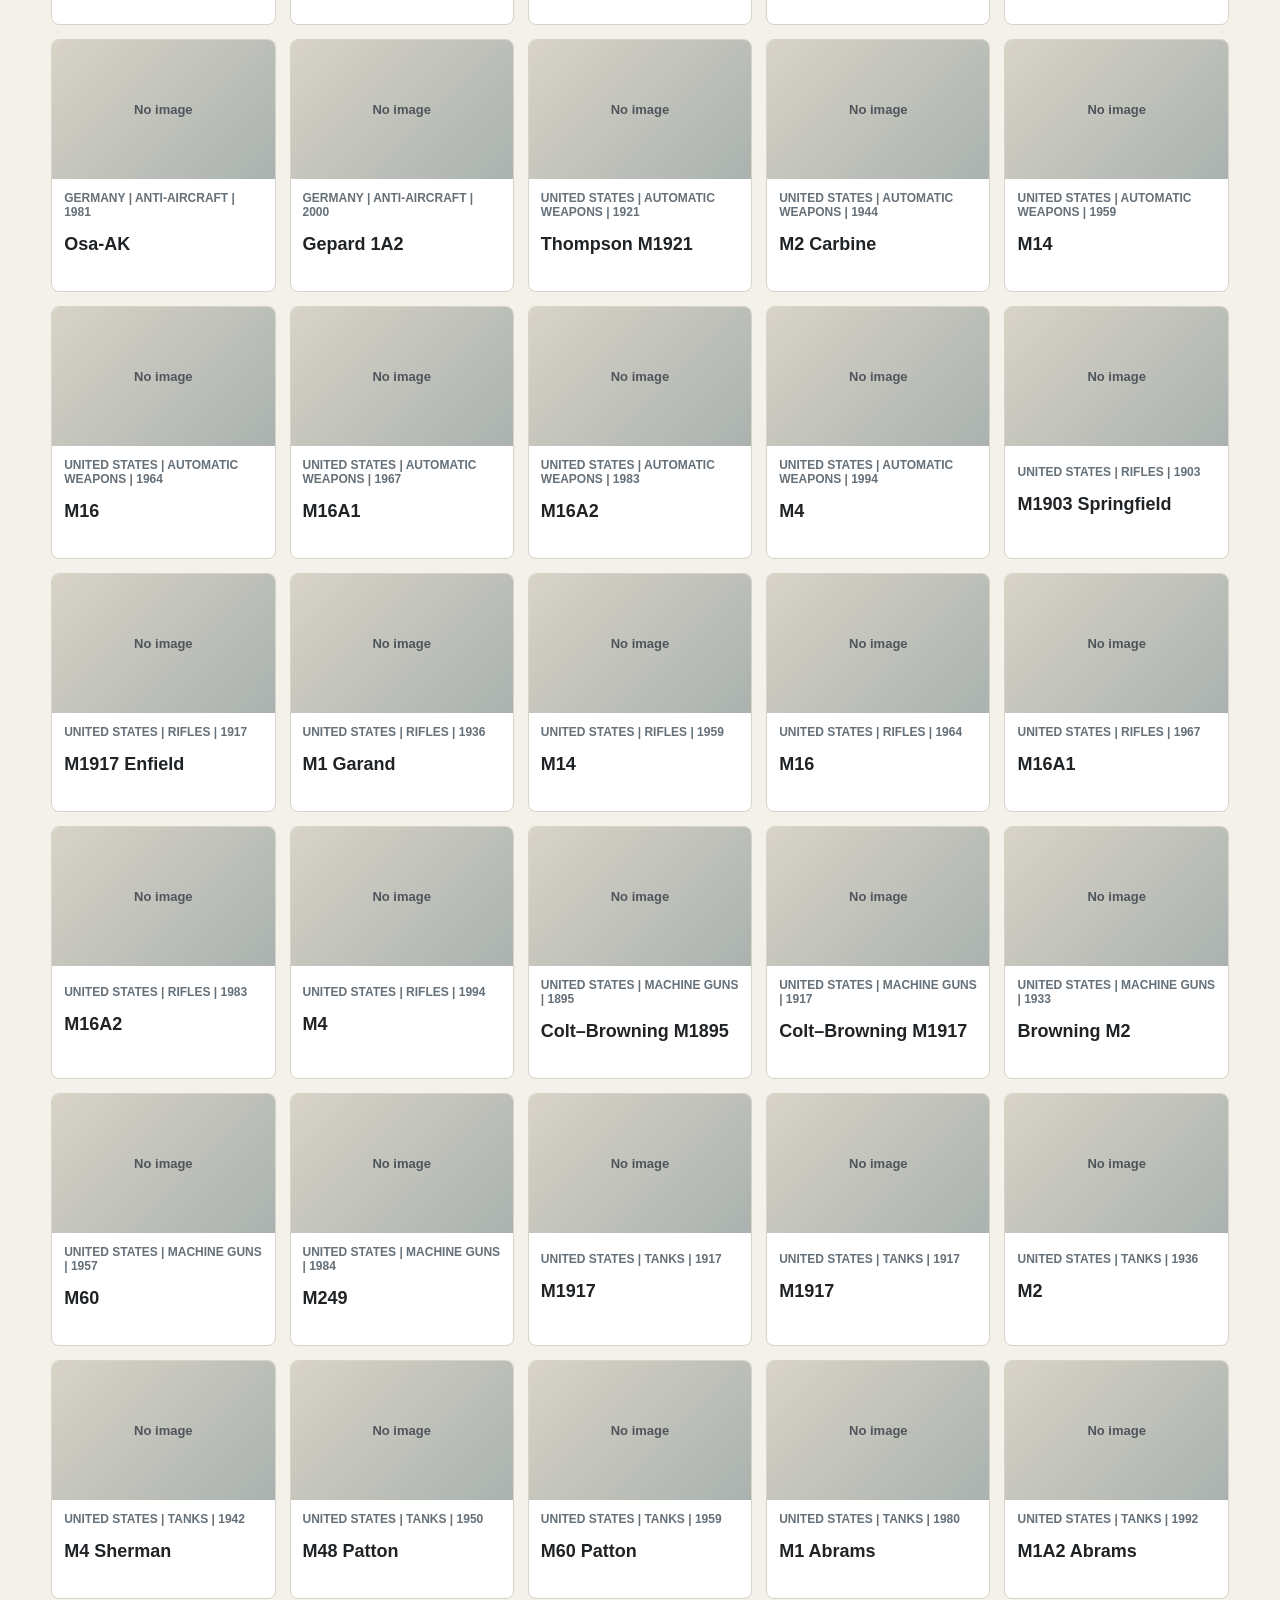
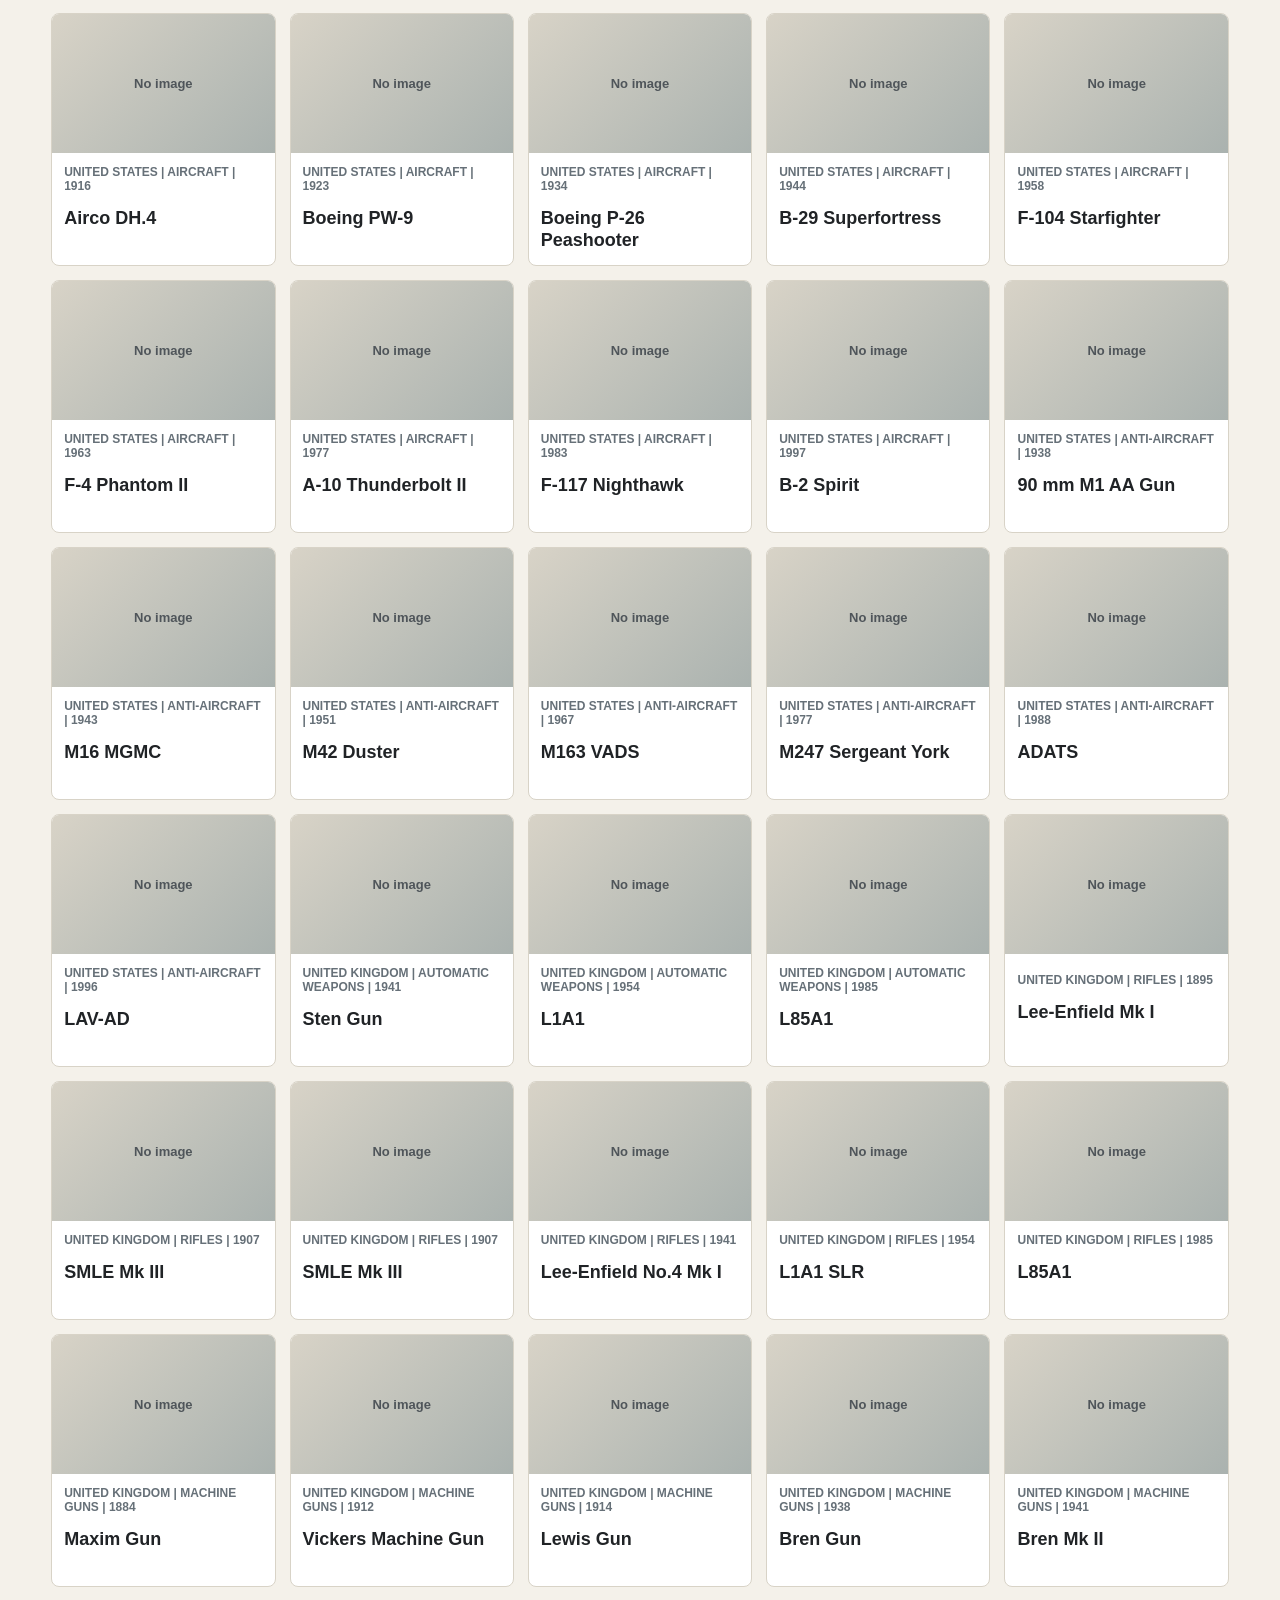
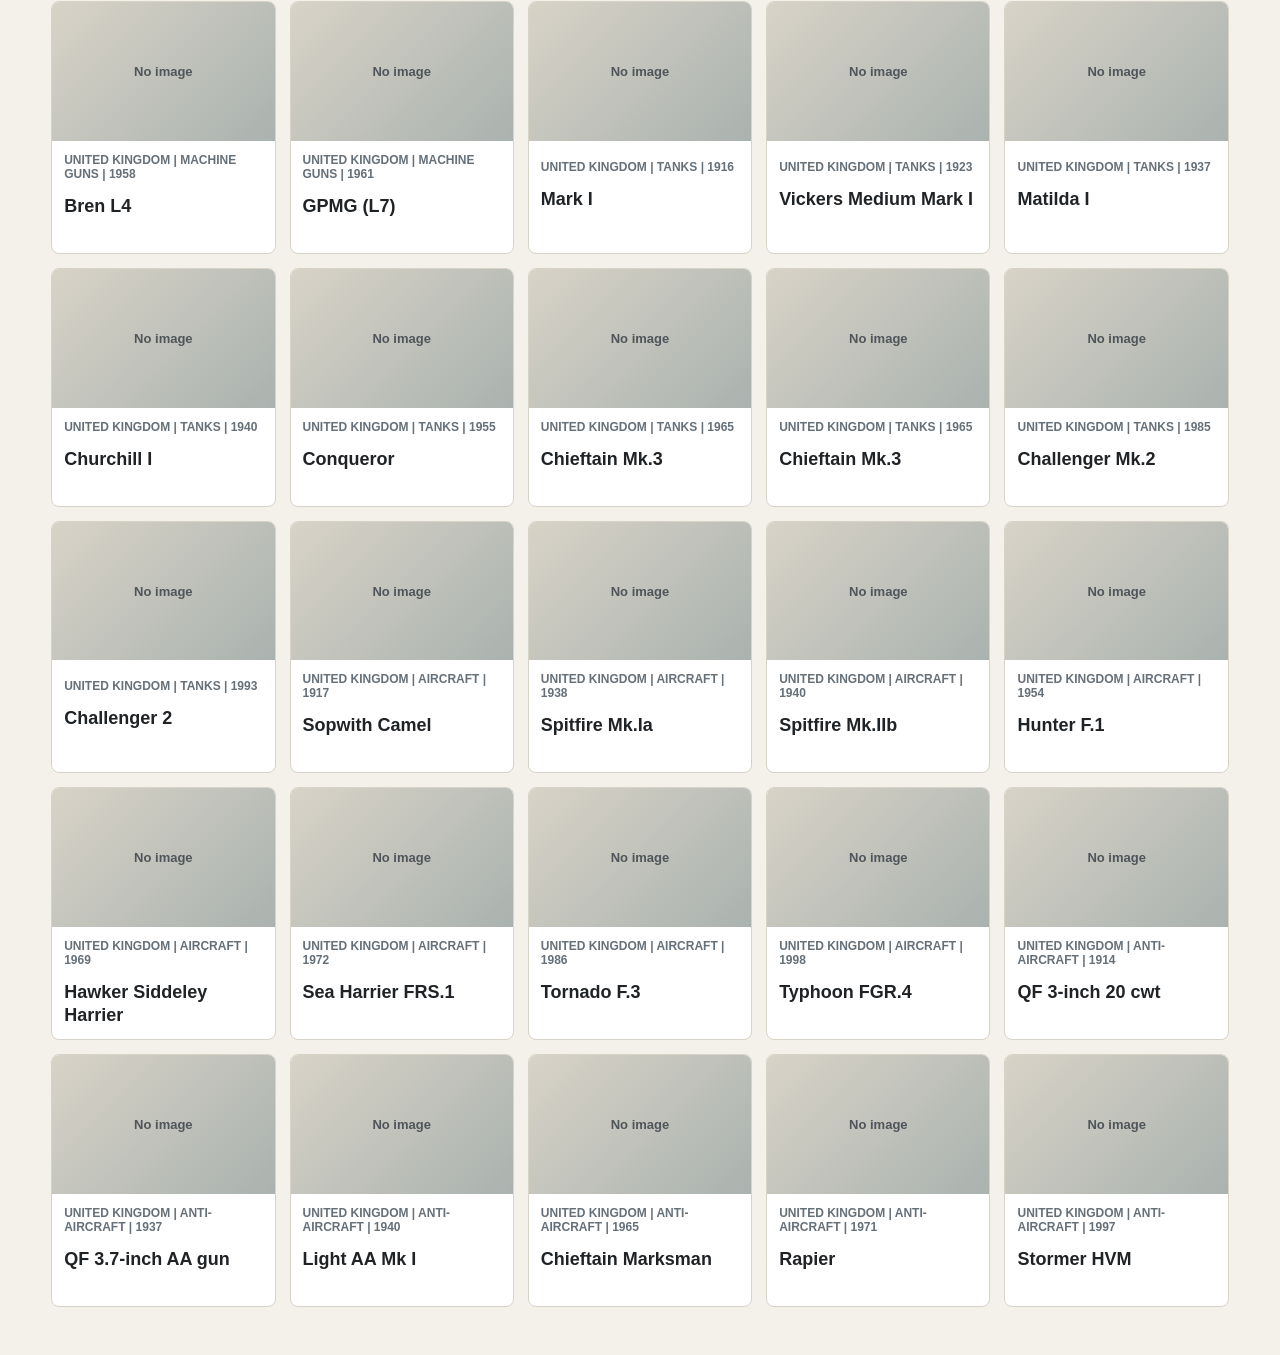
==== commit 68a1b9fe: "create swagger + graphql and delete useless files" ====
--- a/WeaponGuid.Web/wwwroot/index.html
+++ b/WeaponGuid.Web/wwwroot/index.html
@@ -4,7 +4,17 @@
   <meta charset="utf-8">
   <meta name="viewport" content="width=device-width, initial-scale=1">
   <title>Weapons Guid</title>
-  <link rel="stylesheet" href="styles.css?v=lang-20260427">
+  <script>
+    (() => {
+      try {
+        const theme = window.localStorage.getItem("weapon-guid-theme");
+        document.documentElement.dataset.theme = theme === "dark" ? "dark" : "light";
+      } catch {
+        document.documentElement.dataset.theme = "light";
+      }
+    })();
+  </script>
+  <link rel="stylesheet" href="styles.css?v=theme-20260428">
 </head>
 <body>
   <header class="app-header">
@@ -19,10 +29,32 @@
       <p id="heroEyebrow" class="eyebrow">20th century</p>
       <h1 id="heroTitle">Weapons Reference</h1>
     </div>
-    <label class="search">
-      <span id="searchLabel">Search</span>
-      <input id="searchInput" type="search" placeholder="Name, country, description">
-    </label>
+    <div class="search-panel">
+      <div id="themeSwitch" class="segmented theme-switch" aria-label="Theme">
+        <button type="button" data-theme-option="light" aria-label="Light theme">
+          <svg viewBox="0 0 24 24" aria-hidden="true">
+            <circle cx="12" cy="12" r="4"></circle>
+            <path d="M12 2v2"></path>
+            <path d="M12 20v2"></path>
+            <path d="m4.93 4.93 1.41 1.41"></path>
+            <path d="m17.66 17.66 1.41 1.41"></path>
+            <path d="M2 12h2"></path>
+            <path d="M20 12h2"></path>
+            <path d="m6.34 17.66-1.41 1.41"></path>
+            <path d="m19.07 4.93-1.41 1.41"></path>
+          </svg>
+        </button>
+        <button type="button" data-theme-option="dark" aria-label="Dark theme">
+          <svg viewBox="0 0 24 24" aria-hidden="true">
+            <path d="M20.99 14.3A8.5 8.5 0 0 1 9.7 3.01a7 7 0 1 0 11.29 11.29Z"></path>
+          </svg>
+        </button>
+      </div>
+      <label class="search">
+        <span id="searchLabel">Search</span>
+        <input id="searchInput" type="search" placeholder="Name, country, description">
+      </label>
+    </div>
   </header>
 
   <main>
@@ -88,6 +120,6 @@
     </article>
   </template>
 
-  <script src="app.js?v=lang-20260427" defer></script>
+  <script src="app.js?v=theme-20260428" defer></script>
 </body>
 </html>
--- a/WeaponGuid.Web/wwwroot/styles.css
+++ b/WeaponGuid.Web/wwwroot/styles.css
@@ -2,6 +2,8 @@
   color-scheme: light;
   --paper: #f4f1ea;
   --panel: #ffffff;
+  --header: #f9f7f1;
+  --soft-panel: #faf8f3;
   --ink: #202326;
   --muted: #667078;
   --line: #d8d3c7;
@@ -10,7 +12,55 @@
   --blue: #2f5f86;
   --steel: #343a40;
   --gold: #c3954a;
+  --active-ink: #ffffff;
+  --description: #343a40;
+  --empty-bg: rgb(255 255 255 / 45%);
+  --focus-ring: rgb(47 95 134 / 15%);
+  --timeline-item-border: rgb(47 95 134 / 20%);
+  --timeline-item-bg: #f5fbff;
+  --timeline-item-hover: #eaf5fc;
+  --carryover-border: #b7b0a3;
+  --carryover-bg: #fffaf0;
+  --carryover-hover: #fff4d8;
+  --image-bg: linear-gradient(135deg, #d8d3c7, #aab2af);
+  --image-missing: #4f555a;
+  --dialog-image-bg: #111315;
+  --close-border: rgb(255 255 255 / 60%);
+  --close-bg: rgb(32 35 38 / 82%);
+  --dialog-backdrop: rgb(20 22 25 / 55%);
   font-family: Inter, "Segoe UI", Arial, sans-serif;
+}
+
+html[data-theme="dark"] {
+  color-scheme: dark;
+  --paper: #050607;
+  --panel: #0d0f12;
+  --header: #080a0c;
+  --soft-panel: #0a0c0f;
+  --ink: #f3f4f6;
+  --muted: #a5adba;
+  --line: #272c33;
+  --olive: #8ea27d;
+  --red: #d06f64;
+  --blue: #80b9e7;
+  --steel: #e5e7eb;
+  --gold: #d9ab5f;
+  --active-ink: #050607;
+  --description: #d7dce2;
+  --empty-bg: rgb(255 255 255 / 5%);
+  --focus-ring: rgb(128 185 231 / 22%);
+  --timeline-item-border: rgb(128 185 231 / 28%);
+  --timeline-item-bg: #0c1720;
+  --timeline-item-hover: #102235;
+  --carryover-border: #5e6470;
+  --carryover-bg: #12100a;
+  --carryover-hover: #1d1708;
+  --image-bg: linear-gradient(135deg, #191d22, #333b43);
+  --image-missing: #c4cad2;
+  --dialog-image-bg: #030405;
+  --close-border: rgb(255 255 255 / 28%);
+  --close-bg: rgb(3 4 5 / 86%);
+  --dialog-backdrop: rgb(0 0 0 / 72%);
 }
 
 * {
@@ -35,7 +85,7 @@
   align-items: end;
   gap: 24px;
   padding: 32px clamp(16px, 4vw, 56px) 24px;
-  background: #f9f7f1;
+  background: var(--header);
   border-bottom: 1px solid var(--line);
 }
 
@@ -94,11 +144,39 @@
   padding: 22px clamp(16px, 4vw, 56px) 48px;
 }
 
+.search-panel {
+  display: grid;
+  gap: 8px;
+  width: min(360px, 100%);
+  justify-self: end;
+}
+
+.theme-switch {
+  justify-self: end;
+}
+
+.theme-switch button {
+  display: grid;
+  place-items: center;
+  width: 38px;
+  min-width: 38px;
+  padding: 0;
+}
+
+.theme-switch svg {
+  width: 18px;
+  height: 18px;
+  fill: none;
+  stroke: currentColor;
+  stroke-linecap: round;
+  stroke-linejoin: round;
+  stroke-width: 2;
+}
+
 .search {
   display: grid;
   gap: 6px;
-  min-width: min(360px, 100%);
-  justify-self: end;
+  width: 100%;
   color: var(--muted);
   font-size: 13px;
   font-weight: 700;
@@ -116,7 +194,7 @@
 
 .search input:focus {
   border-color: var(--blue);
-  box-shadow: 0 0 0 3px rgb(47 95 134 / 15%);
+  box-shadow: 0 0 0 3px var(--focus-ring);
 }
 
 .toolbar {
@@ -146,7 +224,7 @@
 .segmented button.active {
   border-color: var(--steel);
   background: var(--steel);
-  color: #fff;
+  color: var(--active-ink);
 }
 
 .summary {
@@ -210,7 +288,7 @@
   z-index: 2;
   width: 160px;
   min-width: 208px;
-  background: #f9f7f1;
+  background: var(--header);
   color: var(--steel);
 }
 
@@ -218,7 +296,7 @@
   position: sticky;
   top: 0;
   z-index: 3;
-  background: #f9f7f1;
+  background: var(--header);
   color: var(--muted);
   font-size: 12px;
 }
@@ -238,7 +316,7 @@
 }
 
 .timeline-empty {
-  background: #faf8f3;
+  background: var(--soft-panel);
 }
 
 .timeline-item {
@@ -250,10 +328,10 @@
   width: 100%;
   min-height: 84px;
   margin: 0 0 8px;
-  border: 1px solid rgb(47 95 134 / 20%);
+  border: 1px solid var(--timeline-item-border);
   border-left: 4px solid var(--blue);
   border-radius: 6px;
-  background: #f5fbff;
+  background: var(--timeline-item-bg);
   color: var(--ink);
   padding: 8px;
   text-align: left;
@@ -266,7 +344,7 @@
 
 .timeline-item:hover {
   border-color: var(--blue);
-  background: #eaf5fc;
+  background: var(--timeline-item-hover);
 }
 
 .timeline-thumb {
@@ -277,7 +355,7 @@
   height: 62px;
   overflow: hidden;
   border-radius: 5px;
-  background: linear-gradient(135deg, #d8d3c7, #aab2af);
+  background: var(--image-bg);
 }
 
 .timeline-thumb img {
@@ -293,7 +371,7 @@
   inset: 0;
   display: grid;
   place-items: center;
-  color: #4f555a;
+  color: var(--image-missing);
   font-size: 12px;
   font-weight: 700;
   text-align: center;
@@ -317,9 +395,9 @@
   gap: 3px;
   width: 100%;
   min-height: 74px;
-  border: 1px dashed #b7b0a3;
+  border: 1px dashed var(--carryover-border);
   border-radius: 6px;
-  background: #fffaf0;
+  background: var(--carryover-bg);
   color: var(--muted);
   padding: 9px;
   text-align: center;
@@ -342,7 +420,7 @@
 
 .timeline-carryover:hover {
   border-color: var(--gold);
-  background: #fff4d8;
+  background: var(--carryover-hover);
 }
 
 .catalog-card {
@@ -368,7 +446,7 @@
 .image-wrap {
   position: relative;
   aspect-ratio: 16 / 10;
-  background: linear-gradient(135deg, #d8d3c7, #aab2af);
+  background: var(--image-bg);
   overflow: hidden;
 }
 
@@ -385,7 +463,7 @@
   inset: 0;
   display: grid;
   place-items: center;
-  color: #4f555a;
+  color: var(--image-missing);
   font-size: 13px;
   font-weight: 700;
 }
@@ -413,7 +491,7 @@
 }
 
 .item-dialog::backdrop {
-  background: rgb(20 22 25 / 55%);
+  background: var(--dialog-backdrop);
 }
 
 .info-dialog {
@@ -425,7 +503,7 @@
 }
 
 .info-dialog::backdrop {
-  background: rgb(20 22 25 / 55%);
+  background: var(--dialog-backdrop);
 }
 
 .info-dialog-content {
@@ -458,7 +536,7 @@
   height: 100%;
   min-height: min(552px, calc(100vh - 18px));
   object-fit: contain;
-  background: #111315;
+  background: var(--dialog-image-bg);
 }
 
 .dialog-content {
@@ -498,7 +576,7 @@
 
 #dialogDescription {
   margin: 0;
-  color: #343a40;
+  color: var(--description);
   line-height: 1.55;
   white-space: pre-line;
 }
@@ -510,9 +588,9 @@
   z-index: 2;
   width: 36px;
   height: 36px;
-  border: 1px solid rgb(255 255 255 / 60%);
+  border: 1px solid var(--close-border);
   border-radius: 50%;
-  background: rgb(32 35 38 / 82%);
+  background: var(--close-bg);
   color: #fff;
   font-size: 24px;
   line-height: 1;
@@ -524,7 +602,7 @@
   padding: 36px;
   border: 1px dashed var(--line);
   border-radius: 8px;
-  background: rgb(255 255 255 / 45%);
+  background: var(--empty-bg);
   color: var(--muted);
   text-align: center;
 }
@@ -541,7 +619,7 @@
   }
 
   .header-info,
-  .search {
+  .search-panel {
     justify-self: stretch;
   }
 
@@ -554,8 +632,9 @@
     order: 1;
   }
 
-  .search {
+  .search-panel {
     order: 3;
+    width: 100%;
   }
 
   .toolbar {
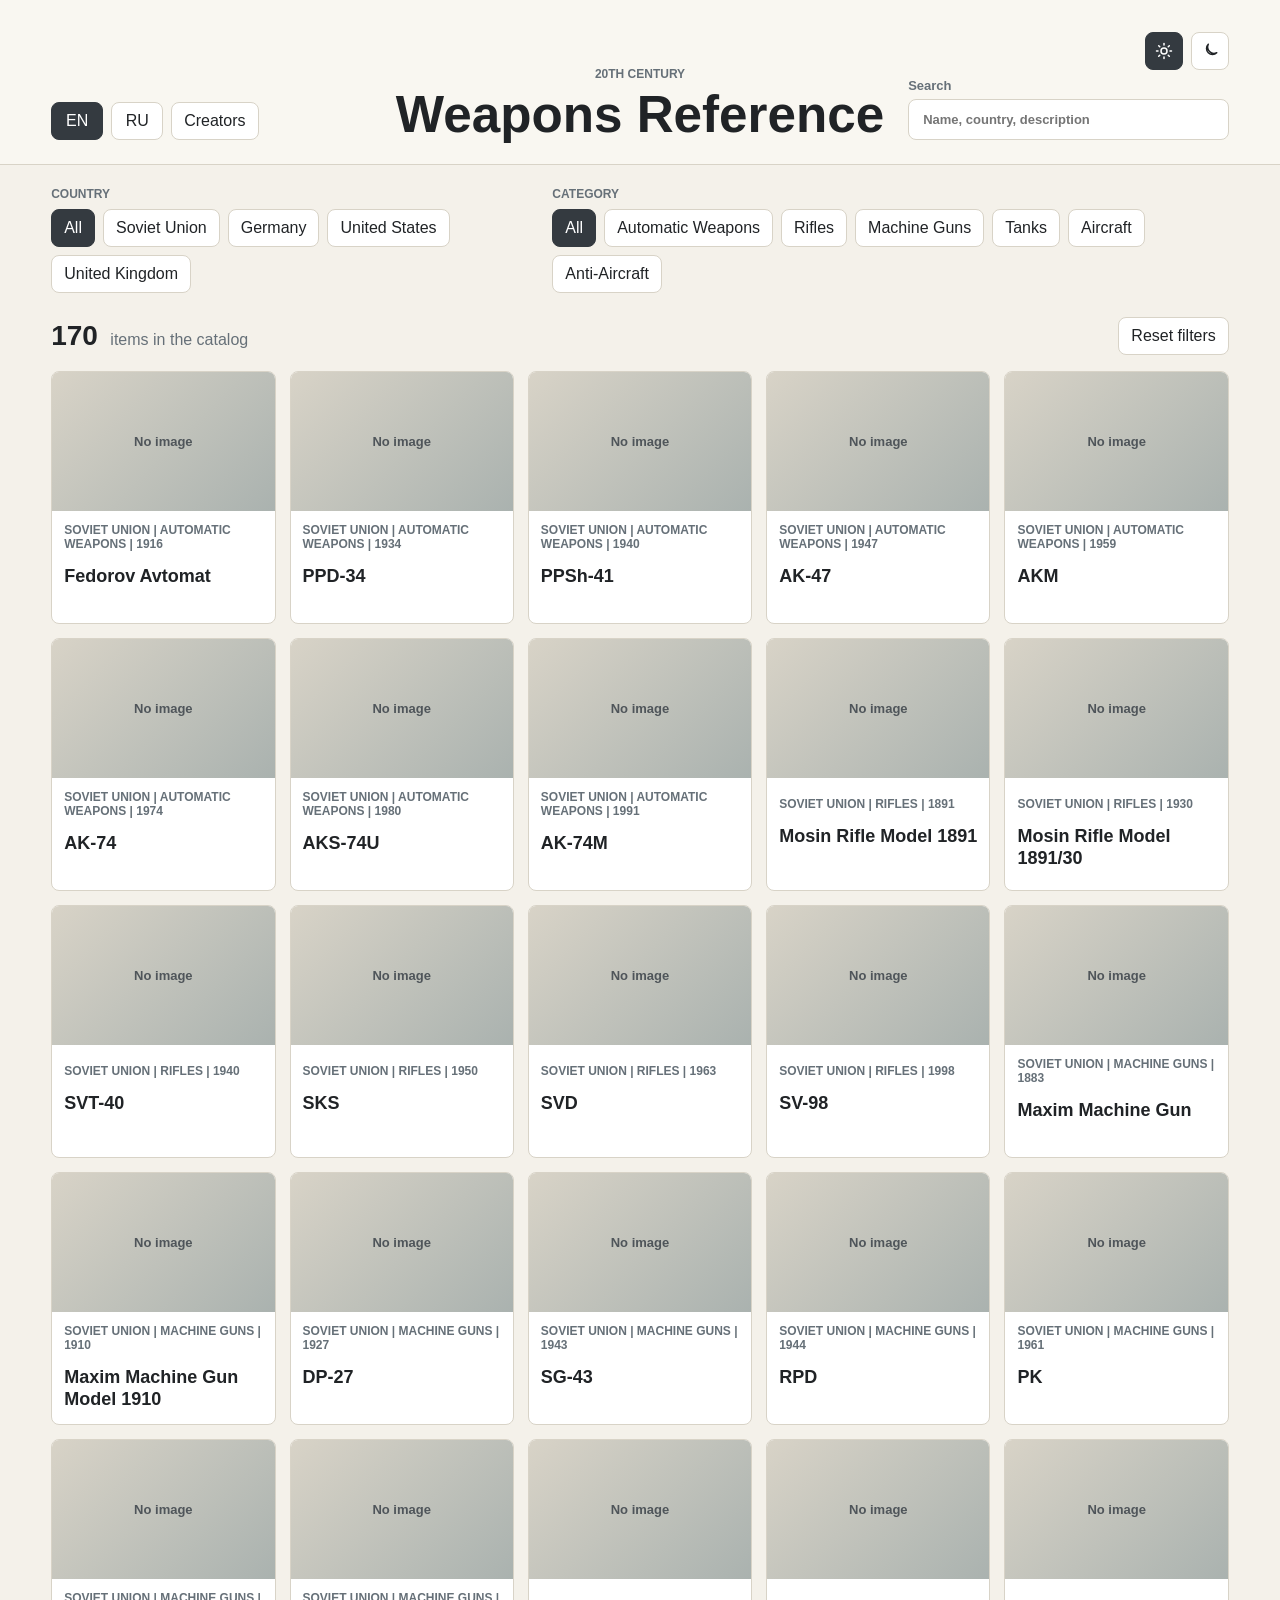
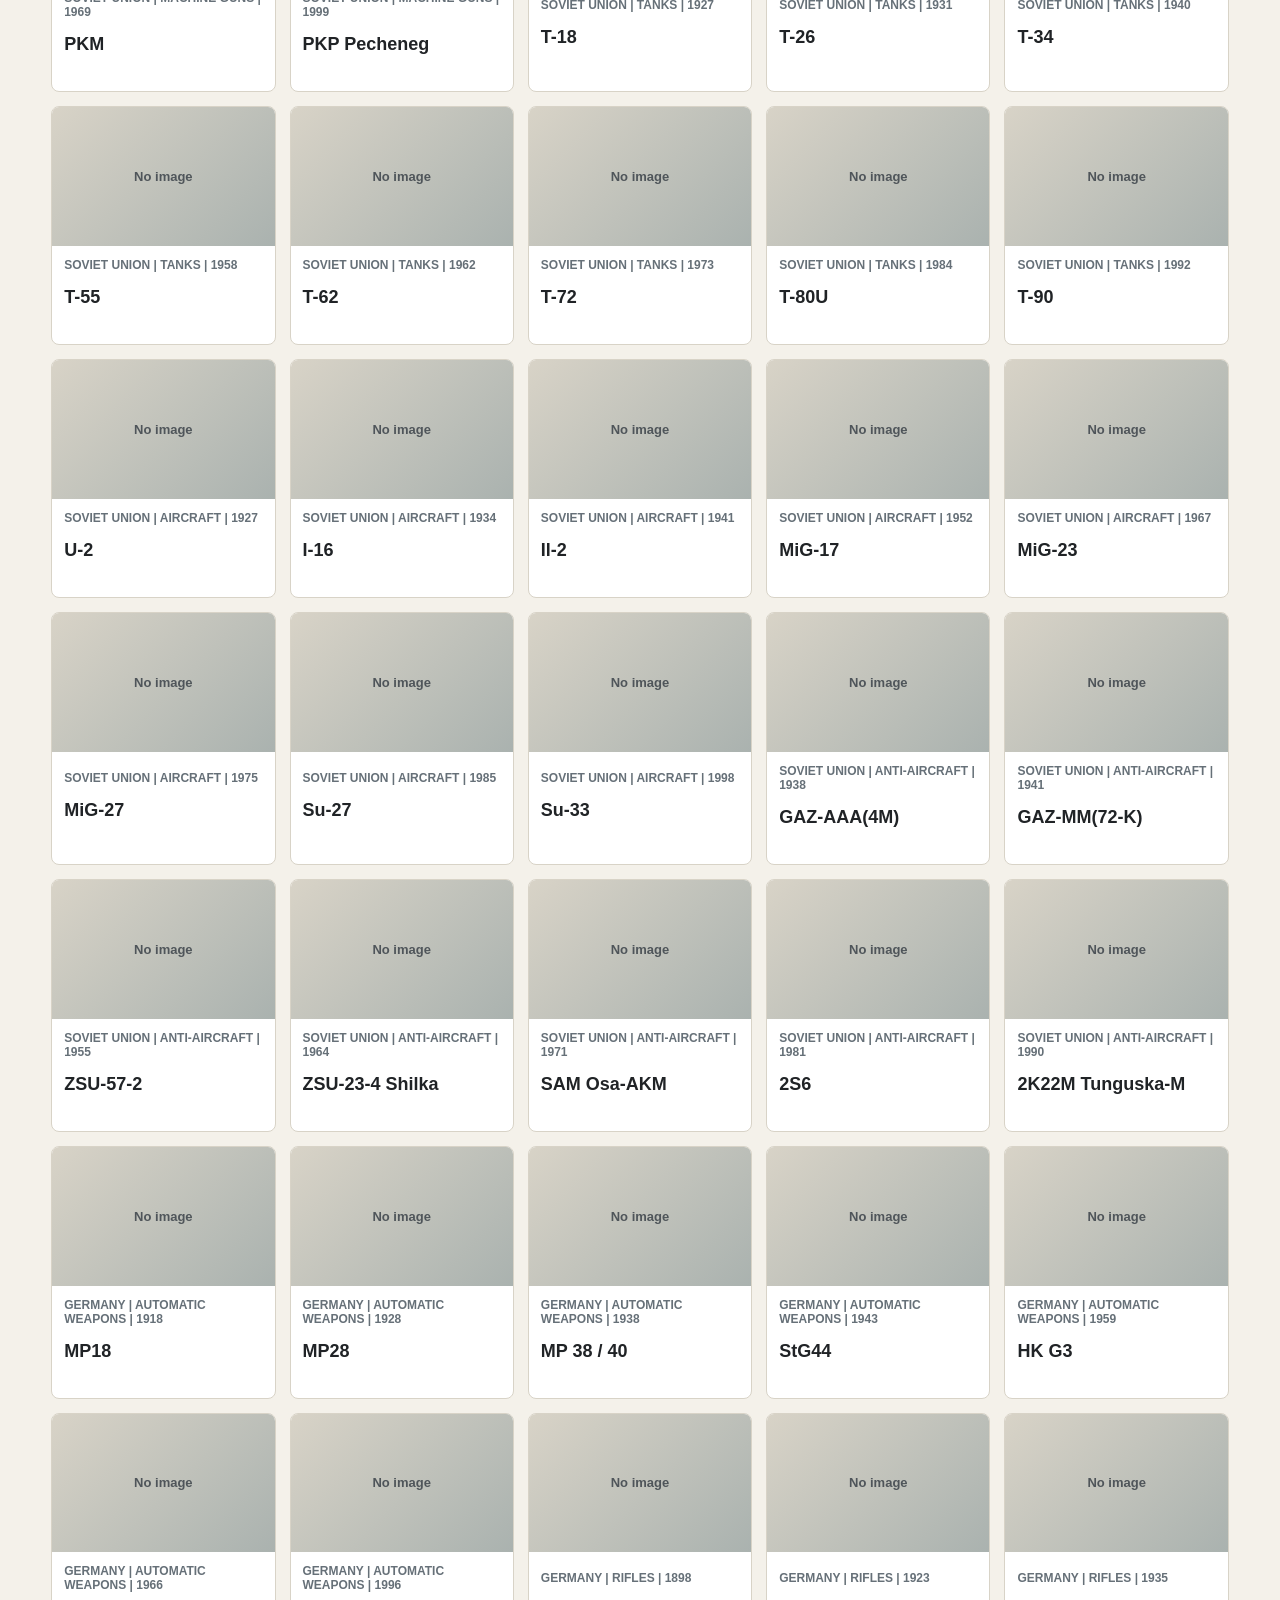
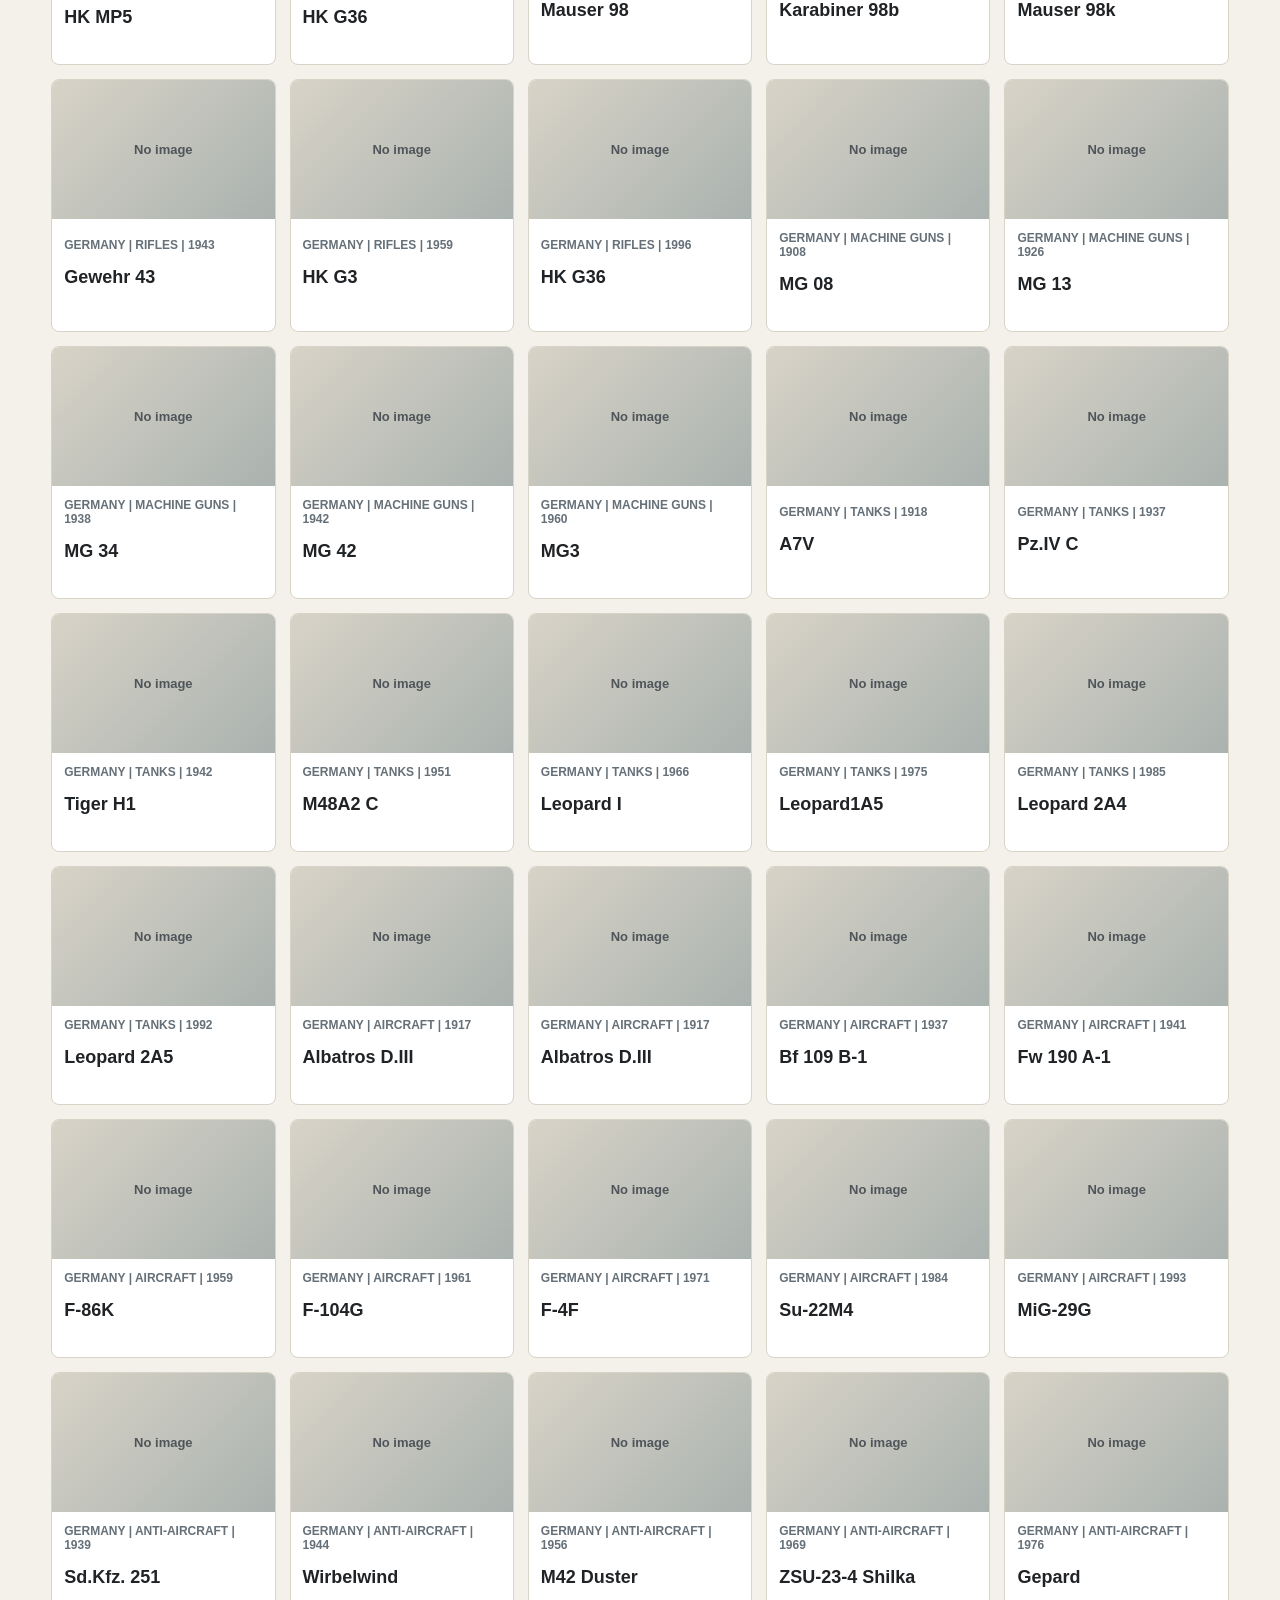
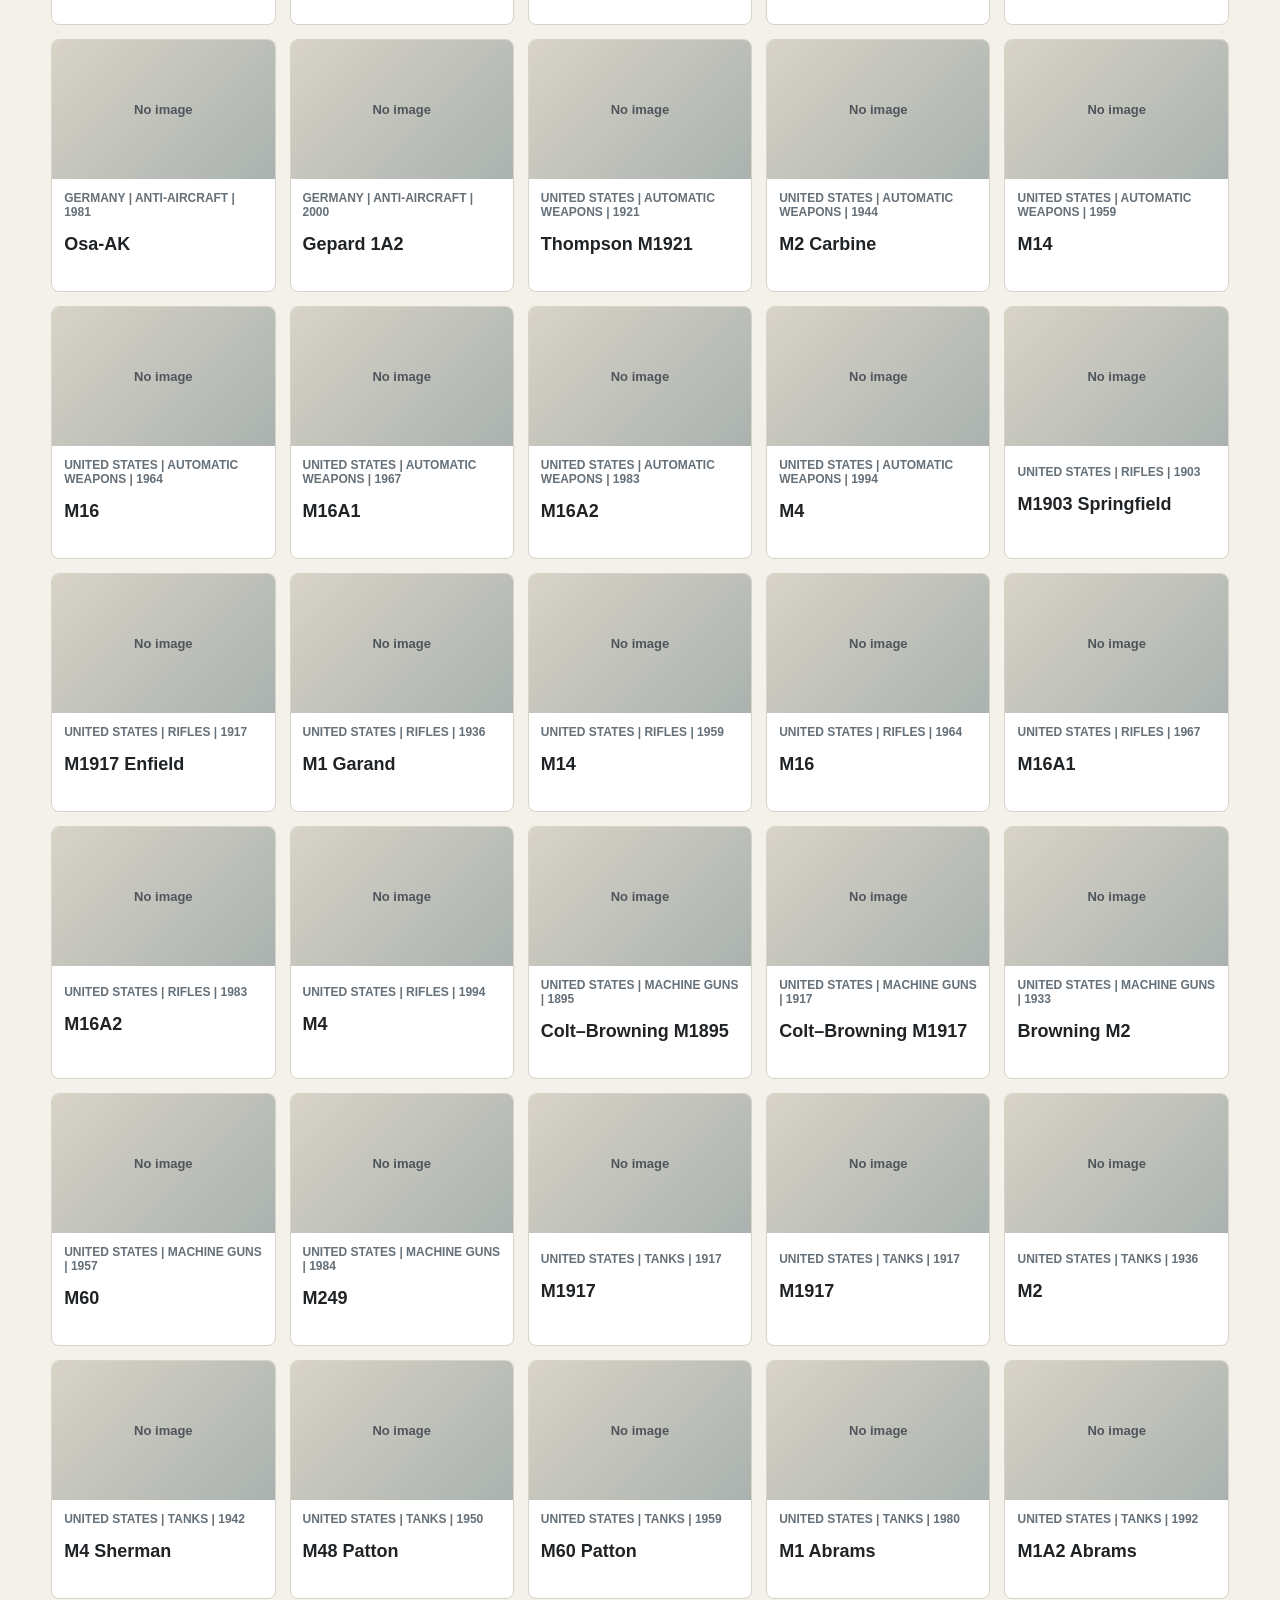
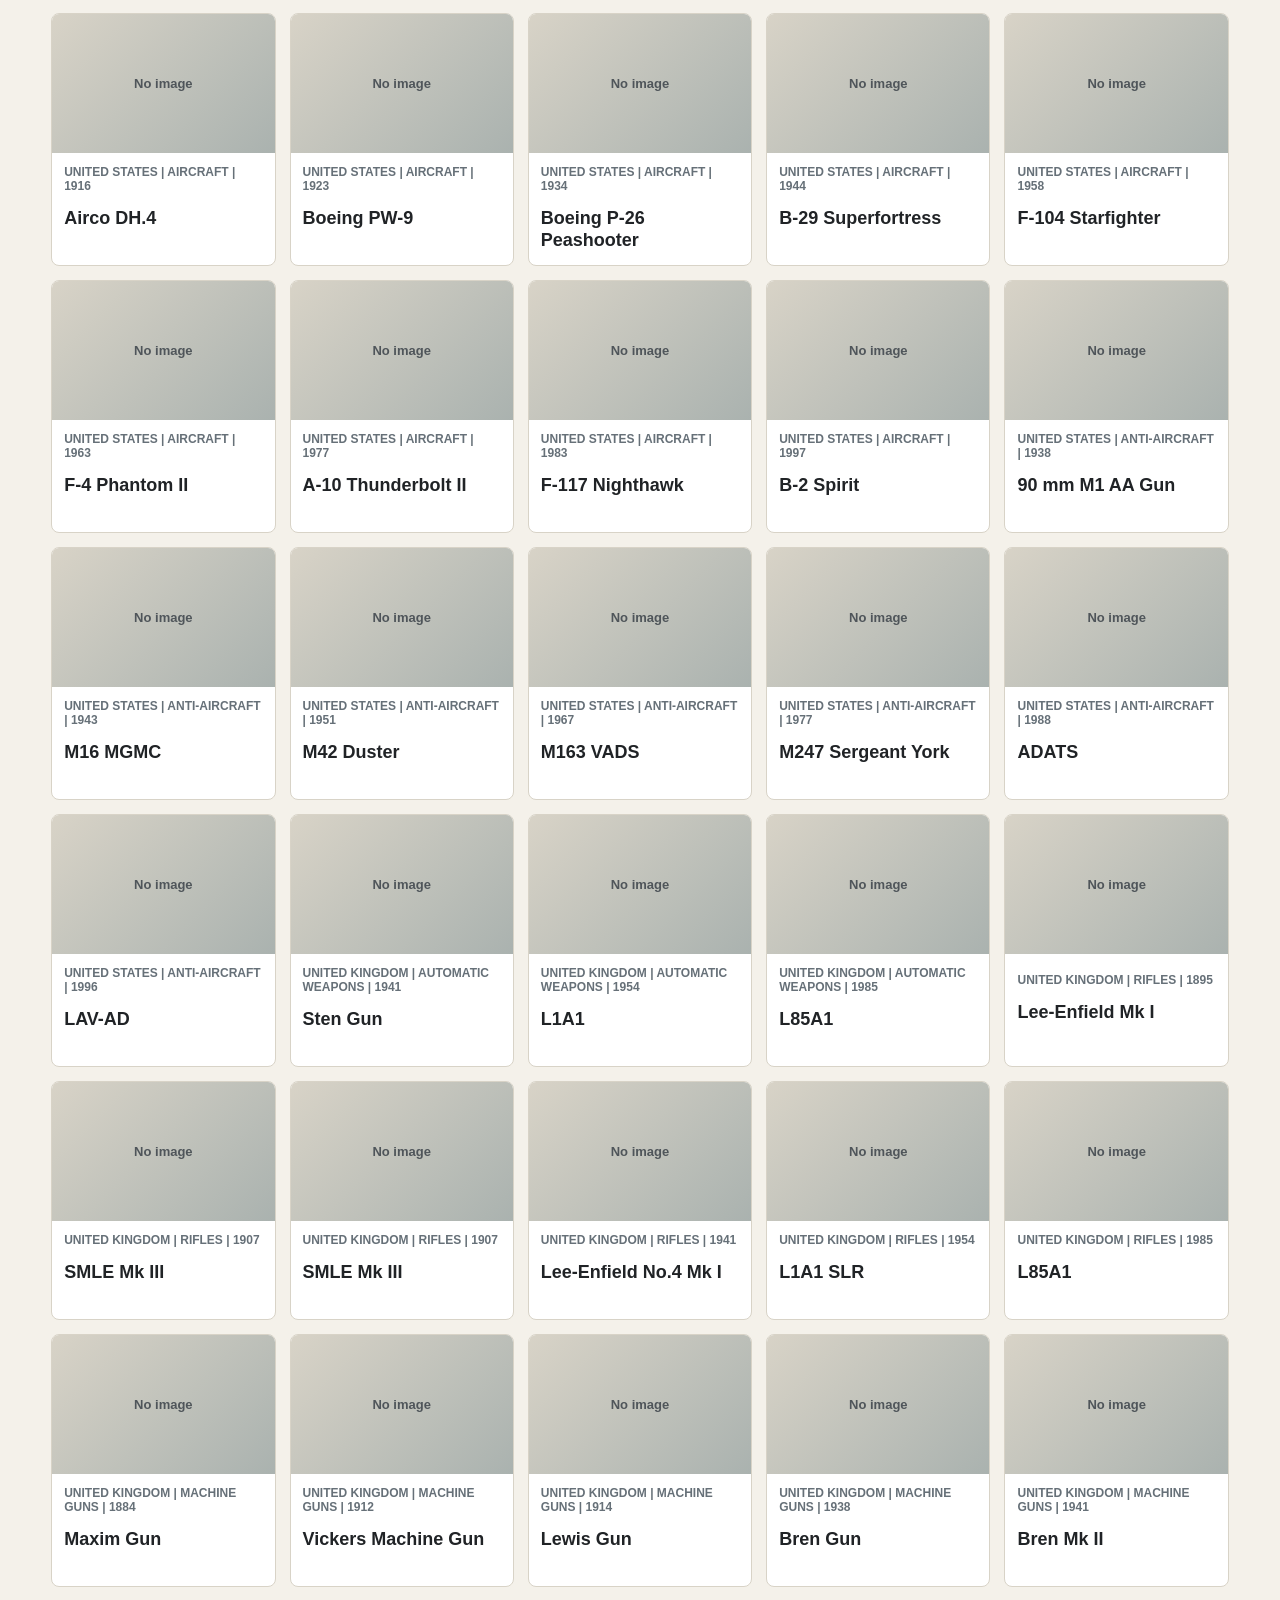
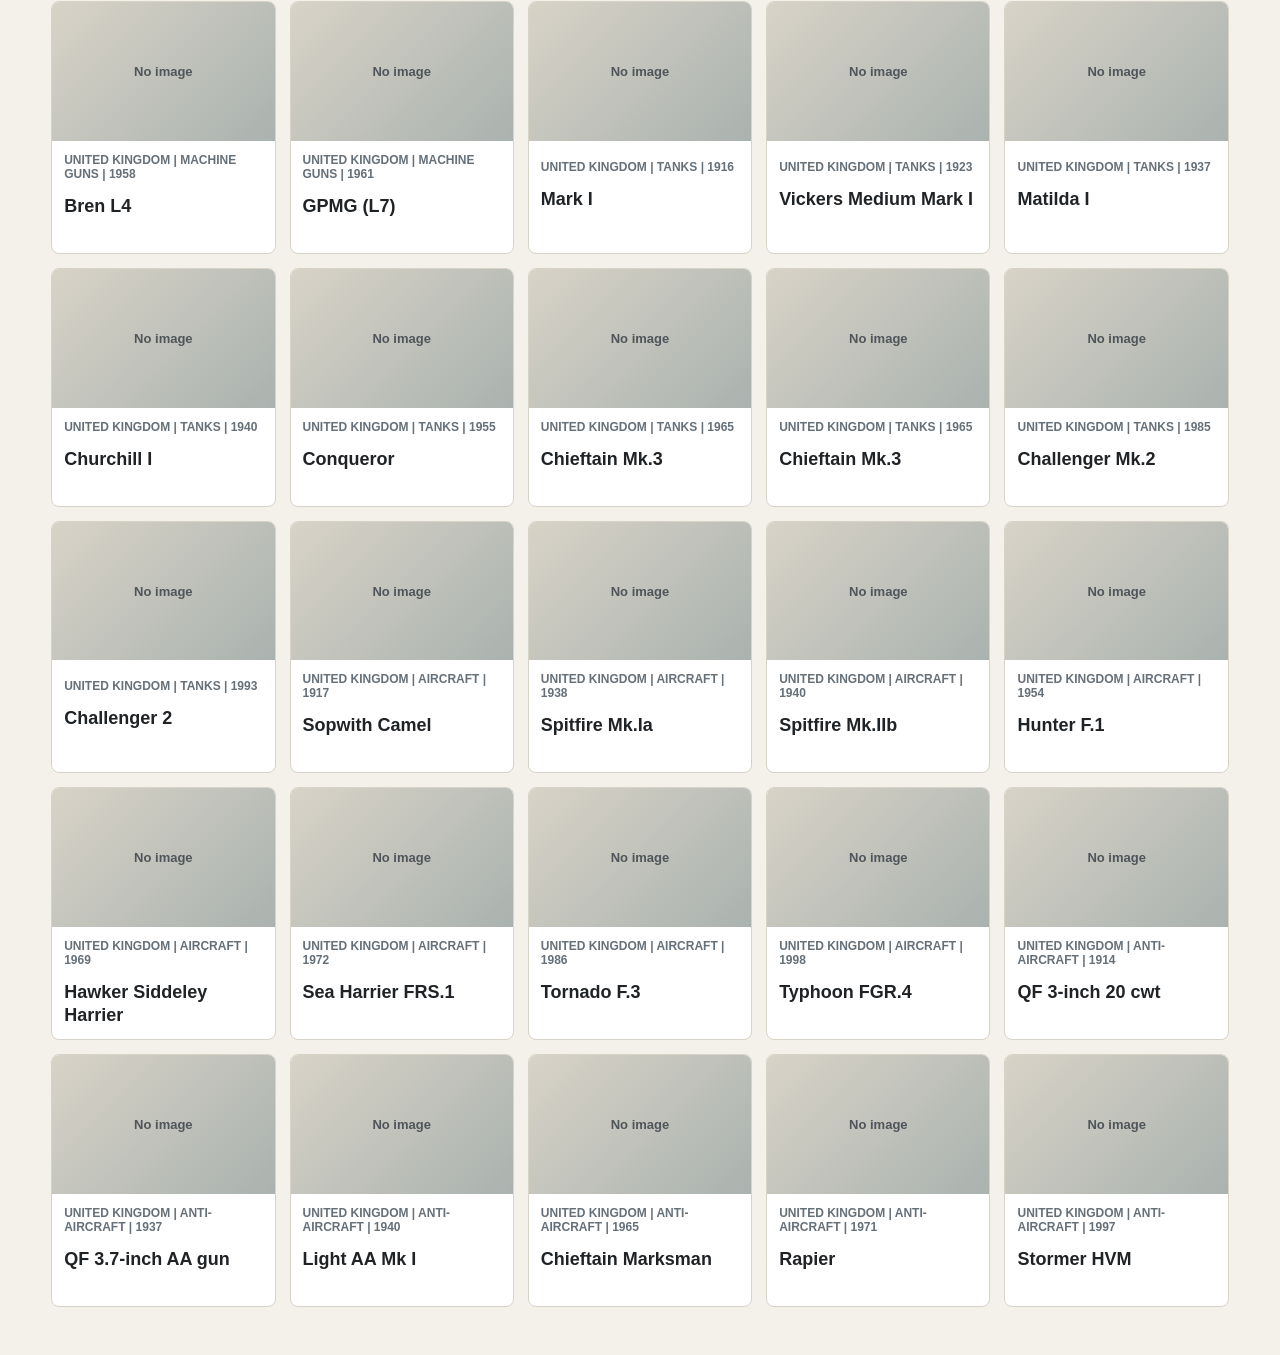
==== commit 4b842e1f: "final fix" ====
--- a/WeaponGuid.Web/wwwroot/index.html
+++ b/WeaponGuid.Web/wwwroot/index.html
@@ -120,6 +120,6 @@
     </article>
   </template>
 
-  <script src="app.js?v=theme-20260428" defer></script>
+  <script src="scripts/main.js?v=refactor-20260428" type="module"></script>
 </body>
 </html>
--- a/WeaponGuid.Web/wwwroot/styles.css
+++ b/WeaponGuid.Web/wwwroot/styles.css
@@ -1,657 +1,10 @@
-:root {
-  color-scheme: light;
-  --paper: #f4f1ea;
-  --panel: #ffffff;
-  --header: #f9f7f1;
-  --soft-panel: #faf8f3;
-  --ink: #202326;
-  --muted: #667078;
-  --line: #d8d3c7;
-  --olive: #53624a;
-  --red: #8a3c35;
-  --blue: #2f5f86;
-  --steel: #343a40;
-  --gold: #c3954a;
-  --active-ink: #ffffff;
-  --description: #343a40;
-  --empty-bg: rgb(255 255 255 / 45%);
-  --focus-ring: rgb(47 95 134 / 15%);
-  --timeline-item-border: rgb(47 95 134 / 20%);
-  --timeline-item-bg: #f5fbff;
-  --timeline-item-hover: #eaf5fc;
-  --carryover-border: #b7b0a3;
-  --carryover-bg: #fffaf0;
-  --carryover-hover: #fff4d8;
-  --image-bg: linear-gradient(135deg, #d8d3c7, #aab2af);
-  --image-missing: #4f555a;
-  --dialog-image-bg: #111315;
-  --close-border: rgb(255 255 255 / 60%);
-  --close-bg: rgb(32 35 38 / 82%);
-  --dialog-backdrop: rgb(20 22 25 / 55%);
-  font-family: Inter, "Segoe UI", Arial, sans-serif;
-}
-
-html[data-theme="dark"] {
-  color-scheme: dark;
-  --paper: #050607;
-  --panel: #0d0f12;
-  --header: #080a0c;
-  --soft-panel: #0a0c0f;
-  --ink: #f3f4f6;
-  --muted: #a5adba;
-  --line: #272c33;
-  --olive: #8ea27d;
-  --red: #d06f64;
-  --blue: #80b9e7;
-  --steel: #e5e7eb;
-  --gold: #d9ab5f;
-  --active-ink: #050607;
-  --description: #d7dce2;
-  --empty-bg: rgb(255 255 255 / 5%);
-  --focus-ring: rgb(128 185 231 / 22%);
-  --timeline-item-border: rgb(128 185 231 / 28%);
-  --timeline-item-bg: #0c1720;
-  --timeline-item-hover: #102235;
-  --carryover-border: #5e6470;
-  --carryover-bg: #12100a;
-  --carryover-hover: #1d1708;
-  --image-bg: linear-gradient(135deg, #191d22, #333b43);
-  --image-missing: #c4cad2;
-  --dialog-image-bg: #030405;
-  --close-border: rgb(255 255 255 / 28%);
-  --close-bg: rgb(3 4 5 / 86%);
-  --dialog-backdrop: rgb(0 0 0 / 72%);
-}
-
-* {
-  box-sizing: border-box;
-}
-
-body {
-  margin: 0;
-  min-width: 320px;
-  background: var(--paper);
-  color: var(--ink);
-}
-
-button,
-input {
-  font: inherit;
-}
-
-.app-header {
-  display: grid;
-  grid-template-columns: minmax(180px, 1fr) auto minmax(260px, 1fr);
-  align-items: end;
-  gap: 24px;
-  padding: 32px clamp(16px, 4vw, 56px) 24px;
-  background: var(--header);
-  border-bottom: 1px solid var(--line);
-}
-
-.header-title {
-  text-align: center;
-}
-
-.header-title .eyebrow {
-  margin-bottom: 8px;
-}
-
-.header-info {
-  display: flex;
-  flex-wrap: wrap;
-  align-items: end;
-  gap: 8px;
-}
-
-.language-switch button {
-  min-width: 52px;
-}
-
-.info-button {
-  min-height: 38px;
-  border: 1px solid var(--line);
-  border-radius: 8px;
-  background: var(--panel);
-  color: var(--ink);
-  padding: 8px 12px;
-  cursor: pointer;
-}
-
-.info-button:hover {
-  border-color: var(--blue);
-  color: var(--blue);
-}
-
-.eyebrow,
-.filter-title,
-.card-meta {
-  margin: 0 0 8px;
-  color: var(--muted);
-  font-size: 12px;
-  font-weight: 700;
-  letter-spacing: 0;
-  text-transform: uppercase;
-}
-
-h1 {
-  margin: 0;
-  font-size: clamp(30px, 4vw, 54px);
-  line-height: 1;
-}
-
-main {
-  padding: 22px clamp(16px, 4vw, 56px) 48px;
-}
-
-.search-panel {
-  display: grid;
-  gap: 8px;
-  width: min(360px, 100%);
-  justify-self: end;
-}
-
-.theme-switch {
-  justify-self: end;
-}
-
-.theme-switch button {
-  display: grid;
-  place-items: center;
-  width: 38px;
-  min-width: 38px;
-  padding: 0;
-}
-
-.theme-switch svg {
-  width: 18px;
-  height: 18px;
-  fill: none;
-  stroke: currentColor;
-  stroke-linecap: round;
-  stroke-linejoin: round;
-  stroke-width: 2;
-}
-
-.search {
-  display: grid;
-  gap: 6px;
-  width: 100%;
-  color: var(--muted);
-  font-size: 13px;
-  font-weight: 700;
-}
-
-.search input {
-  width: 100%;
-  border: 1px solid var(--line);
-  border-radius: 8px;
-  background: var(--panel);
-  color: var(--ink);
-  padding: 12px 14px;
-  outline: none;
-}
-
-.search input:focus {
-  border-color: var(--blue);
-  box-shadow: 0 0 0 3px var(--focus-ring);
-}
-
-.toolbar {
-  display: grid;
-  grid-template-columns: minmax(0, 1fr) minmax(0, 1.4fr);
-  gap: 18px;
-  align-items: start;
-}
-
-.segmented {
-  display: flex;
-  flex-wrap: wrap;
-  gap: 8px;
-}
-
-.segmented button,
-.summary button {
-  min-height: 38px;
-  border: 1px solid var(--line);
-  border-radius: 8px;
-  background: var(--panel);
-  color: var(--ink);
-  padding: 8px 12px;
-  cursor: pointer;
-}
-
-.segmented button.active {
-  border-color: var(--steel);
-  background: var(--steel);
-  color: var(--active-ink);
-}
-
-.summary {
-  display: flex;
-  align-items: center;
-  justify-content: space-between;
-  gap: 16px;
-  margin: 24px 0 16px;
-  color: var(--muted);
-}
-
-.summary strong {
-  display: inline-block;
-  margin-right: 8px;
-  color: var(--ink);
-  font-size: 28px;
-}
-
-.catalog-grid {
-  display: grid;
-  grid-template-columns: repeat(auto-fill, minmax(220px, 1fr));
-  gap: 14px;
-}
-
-.catalog-grid.timeline-mode {
-  display: block;
-}
-
-.timeline-wrap {
-  width: 100%;
-  overflow: auto;
-  border: 1px solid var(--line);
-  border-radius: 8px;
-  background: var(--panel);
-}
-
-.timeline-table {
-  width: 100%;
-  min-width: 2180px;
-  border-collapse: collapse;
-}
-
-.timeline-table th,
-.timeline-table td {
-  width: 9%;
-  min-width: 182px;
-  border-bottom: 1px solid var(--line);
-  border-right: 1px solid var(--line);
-  padding: 10px;
-  vertical-align: top;
-}
-
-.timeline-table th {
-  text-align: center;
-  vertical-align: middle;
-}
-
-.timeline-table th:first-child {
-  position: sticky;
-  left: 0;
-  z-index: 2;
-  width: 160px;
-  min-width: 208px;
-  background: var(--header);
-  color: var(--steel);
-}
-
-.timeline-table thead th {
-  position: sticky;
-  top: 0;
-  z-index: 3;
-  background: var(--header);
-  color: var(--muted);
-  font-size: 12px;
-}
-
-.timeline-table thead th:first-child {
-  z-index: 4;
-}
-
-.timeline-table tr:last-child th,
-.timeline-table tr:last-child td {
-  border-bottom: 0;
-}
-
-.timeline-table th:last-child,
-.timeline-table td:last-child {
-  border-right: 0;
-}
-
-.timeline-empty {
-  background: var(--soft-panel);
-}
-
-.timeline-item {
-  display: grid;
-  grid-template-columns: 70px minmax(0, 1fr);
-  grid-template-rows: auto auto;
-  gap: 5px 10px;
-  align-items: center;
-  width: 100%;
-  min-height: 84px;
-  margin: 0 0 8px;
-  border: 1px solid var(--timeline-item-border);
-  border-left: 4px solid var(--blue);
-  border-radius: 6px;
-  background: var(--timeline-item-bg);
-  color: var(--ink);
-  padding: 8px;
-  text-align: left;
-  cursor: pointer;
-}
-
-.timeline-item:last-child {
-  margin-bottom: 0;
-}
-
-.timeline-item:hover {
-  border-color: var(--blue);
-  background: var(--timeline-item-hover);
-}
-
-.timeline-thumb {
-  position: relative;
-  display: block;
-  grid-row: 1 / 3;
-  width: 70px;
-  height: 62px;
-  overflow: hidden;
-  border-radius: 5px;
-  background: var(--image-bg);
-}
-
-.timeline-thumb img {
-  display: block;
-  width: 100%;
-  height: 100%;
-  object-fit: cover;
-}
-
-.timeline-thumb.missing::after {
-  content: attr(data-empty-label);
-  position: absolute;
-  inset: 0;
-  display: grid;
-  place-items: center;
-  color: var(--image-missing);
-  font-size: 12px;
-  font-weight: 700;
-  text-align: center;
-}
-
-.timeline-name {
-  min-width: 0;
-  font-weight: 800;
-  line-height: 1.2;
-  font-size: 15px;
-}
-
-.timeline-year {
-  color: var(--muted);
-  font-size: 13px;
-  font-weight: 700;
-}
-
-.timeline-carryover {
-  display: grid;
-  gap: 3px;
-  width: 100%;
-  min-height: 74px;
-  border: 1px dashed var(--carryover-border);
-  border-radius: 6px;
-  background: var(--carryover-bg);
-  color: var(--muted);
-  padding: 9px;
-  text-align: center;
-  cursor: pointer;
-}
-
-.timeline-carryover span {
-  align-self: end;
-  font-size: 13px;
-  font-weight: 800;
-  text-transform: uppercase;
-}
-
-.timeline-carryover strong {
-  align-self: start;
-  color: var(--ink);
-  font-size: 14px;
-  line-height: 1.25;
-}
-
-.timeline-carryover:hover {
-  border-color: var(--gold);
-  background: var(--carryover-hover);
-}
-
-.catalog-card {
-  min-width: 0;
-  border: 1px solid var(--line);
-  border-radius: 8px;
-  background: var(--panel);
-  overflow: hidden;
-}
-
-.catalog-card button {
-  display: grid;
-  width: 100%;
-  height: 100%;
-  border: 0;
-  background: transparent;
-  color: inherit;
-  padding: 0;
-  text-align: left;
-  cursor: pointer;
-}
-
-.image-wrap {
-  position: relative;
-  aspect-ratio: 16 / 10;
-  background: var(--image-bg);
-  overflow: hidden;
-}
-
-.image-wrap img {
-  display: block;
-  width: 100%;
-  height: 100%;
-  object-fit: cover;
-}
-
-.image-wrap.missing::after {
-  content: attr(data-empty-label);
-  position: absolute;
-  inset: 0;
-  display: grid;
-  place-items: center;
-  color: var(--image-missing);
-  font-size: 13px;
-  font-weight: 700;
-}
-
-.card-body {
-  display: grid;
-  gap: 6px;
-  padding: 12px;
-}
-
-.card-body h2 {
-  margin: 0;
-  min-height: 46px;
-  font-size: 18px;
-  line-height: 1.25;
-}
-
-.item-dialog {
-  width: min(966px, calc(100vw - 18px));
-  max-height: calc(100vh - 18px);
-  border: 1px solid var(--line);
-  border-radius: 8px;
-  padding: 0;
-  color: var(--ink);
-}
-
-.item-dialog::backdrop {
-  background: var(--dialog-backdrop);
-}
-
-.info-dialog {
-  width: min(520px, calc(100vw - 28px));
-  border: 1px solid var(--line);
-  border-radius: 8px;
-  padding: 0;
-  color: var(--ink);
-}
-
-.info-dialog::backdrop {
-  background: var(--dialog-backdrop);
-}
-
-.info-dialog-content {
-  padding: 28px;
-}
-
-.info-dialog-content h2 {
-  margin: 0 0 18px;
-  font-size: 32px;
-  line-height: 1.1;
-}
-
-.info-dialog-content p {
-  margin: 0 0 12px;
-  line-height: 1.5;
-}
-
-.info-note {
-  color: var(--muted);
-}
-
-.dialog-layout {
-  display: grid;
-  grid-template-columns: minmax(390px, 46%) minmax(430px, 1fr);
-  min-height: min(552px, calc(100vh - 18px));
-}
-
-.dialog-layout img {
-  width: 100%;
-  height: 100%;
-  min-height: min(552px, calc(100vh - 18px));
-  object-fit: contain;
-  background: var(--dialog-image-bg);
-}
-
-.dialog-content {
-  overflow: auto;
-  max-height: calc(100vh - 18px);
-  padding: 29px;
-}
-
-.dialog-content h2 {
-  margin: 0 0 18px;
-  font-size: 41px;
-  line-height: 1.05;
-}
-
-.dialog-content dl {
-  display: grid;
-  grid-template-columns: minmax(128px, 188px) minmax(0, 1fr);
-  gap: 12px 17px;
-  margin: 0 0 24px;
-}
-
-.dialog-content dt {
-  color: var(--muted);
-  font-weight: 700;
-}
-
-.dialog-content dd {
-  margin: 0;
-  white-space: pre-line;
-}
-
-.dialog-content dt,
-.dialog-content dd,
-#dialogDescription {
-  font-size: 19px;
-}
-
-#dialogDescription {
-  margin: 0;
-  color: var(--description);
-  line-height: 1.55;
-  white-space: pre-line;
-}
-
-.close-button {
-  position: absolute;
-  top: 10px;
-  right: 10px;
-  z-index: 2;
-  width: 36px;
-  height: 36px;
-  border: 1px solid var(--close-border);
-  border-radius: 50%;
-  background: var(--close-bg);
-  color: #fff;
-  font-size: 24px;
-  line-height: 1;
-  cursor: pointer;
-}
-
-.empty-state {
-  grid-column: 1 / -1;
-  padding: 36px;
-  border: 1px dashed var(--line);
-  border-radius: 8px;
-  background: var(--empty-bg);
-  color: var(--muted);
-  text-align: center;
-}
-
-@media (max-width: 820px) {
-  .summary {
-    align-items: stretch;
-    flex-direction: column;
-  }
-
-  .app-header {
-    grid-template-columns: 1fr;
-    align-items: stretch;
-  }
-
-  .header-info,
-  .search-panel {
-    justify-self: stretch;
-  }
-
-  .header-info {
-    justify-content: center;
-    order: 2;
-  }
-
-  .header-title {
-    order: 1;
-  }
-
-  .search-panel {
-    order: 3;
-    width: 100%;
-  }
-
-  .toolbar {
-    grid-template-columns: 1fr;
-  }
-
-  .dialog-layout {
-    grid-template-columns: 1fr;
-    min-height: auto;
-  }
-
-  .dialog-layout img {
-    min-height: 300px;
-    max-height: 48vh;
-  }
-
-  .dialog-content dl {
-    grid-template-columns: 1fr;
-  }
-}
+@import url("./styles/base/theme.css");
+@import url("./styles/base/reset.css");
+@import url("./styles/layout/header.css");
+@import url("./styles/layout/main.css");
+@import url("./styles/components/buttons.css");
+@import url("./styles/components/forms.css");
+@import url("./styles/components/catalog-card.css");
+@import url("./styles/components/timeline.css");
+@import url("./styles/components/dialogs.css");
+@import url("./styles/layout/responsive.css");
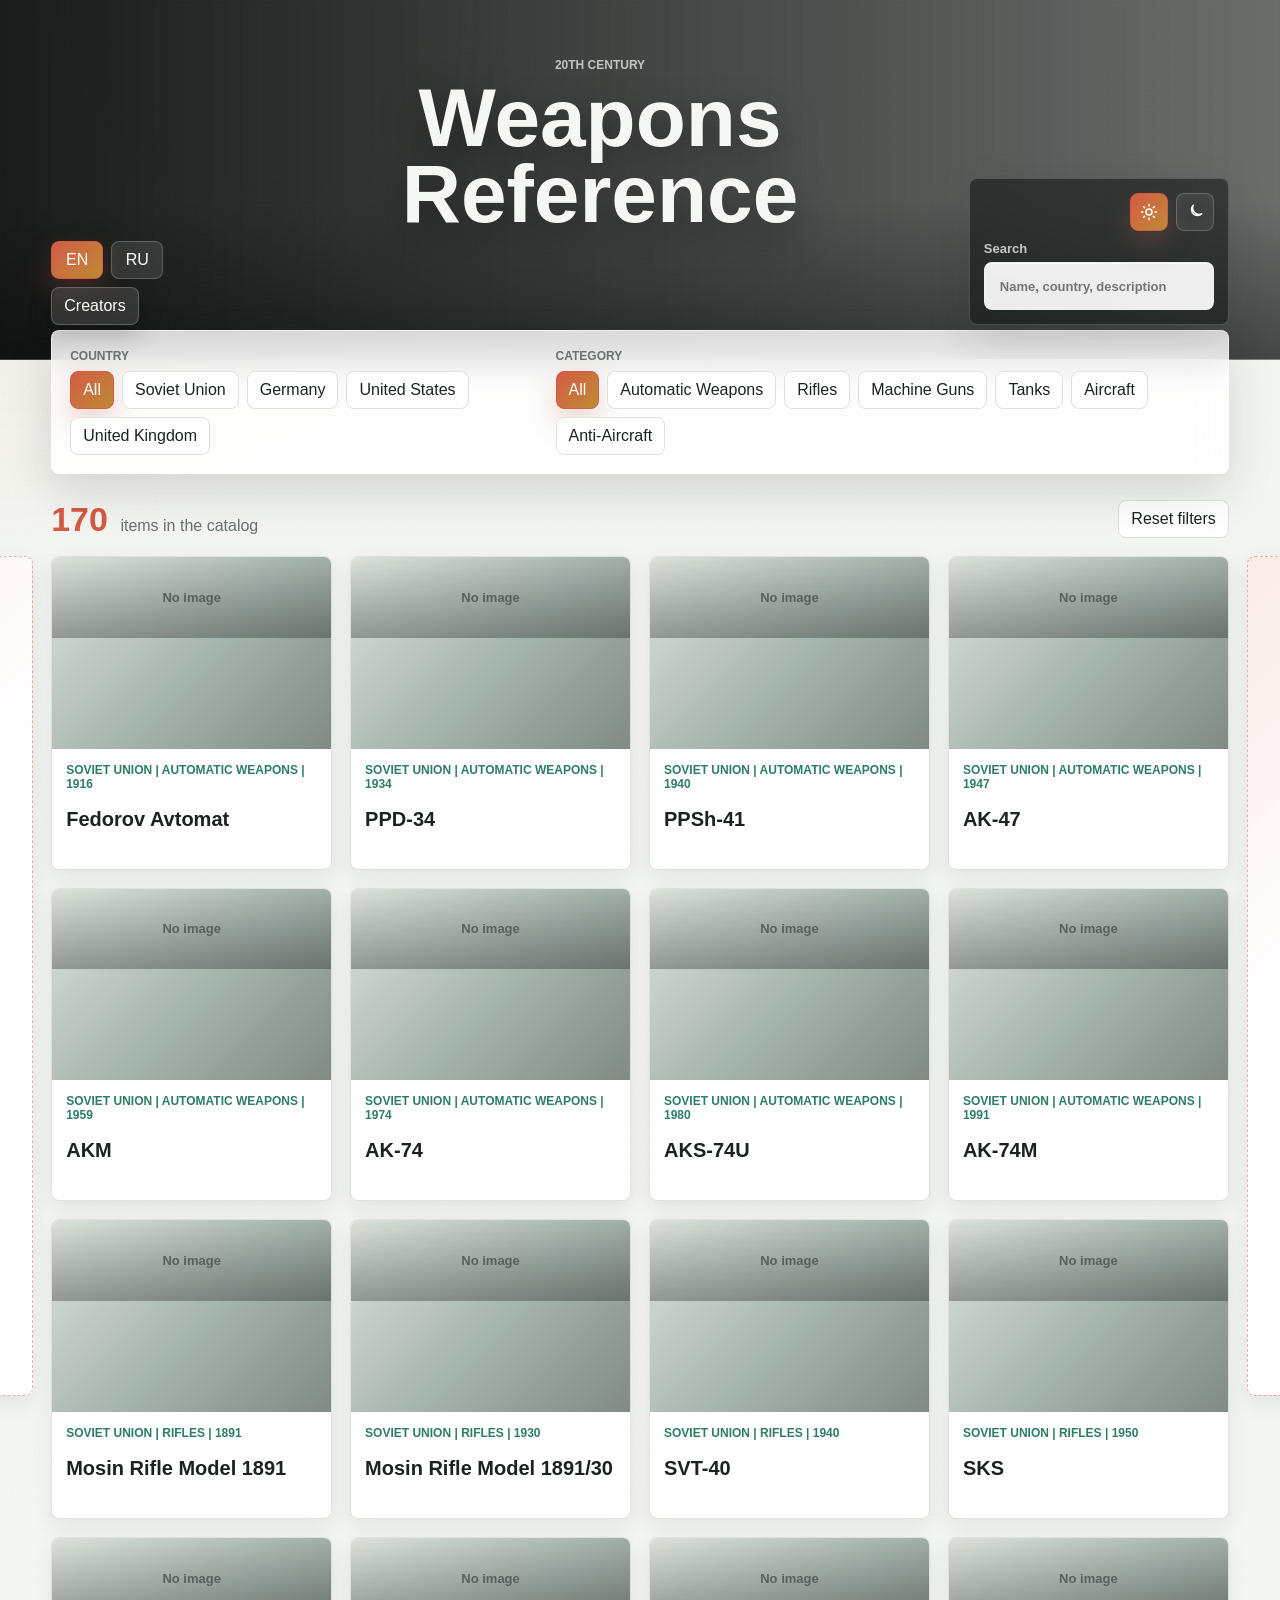
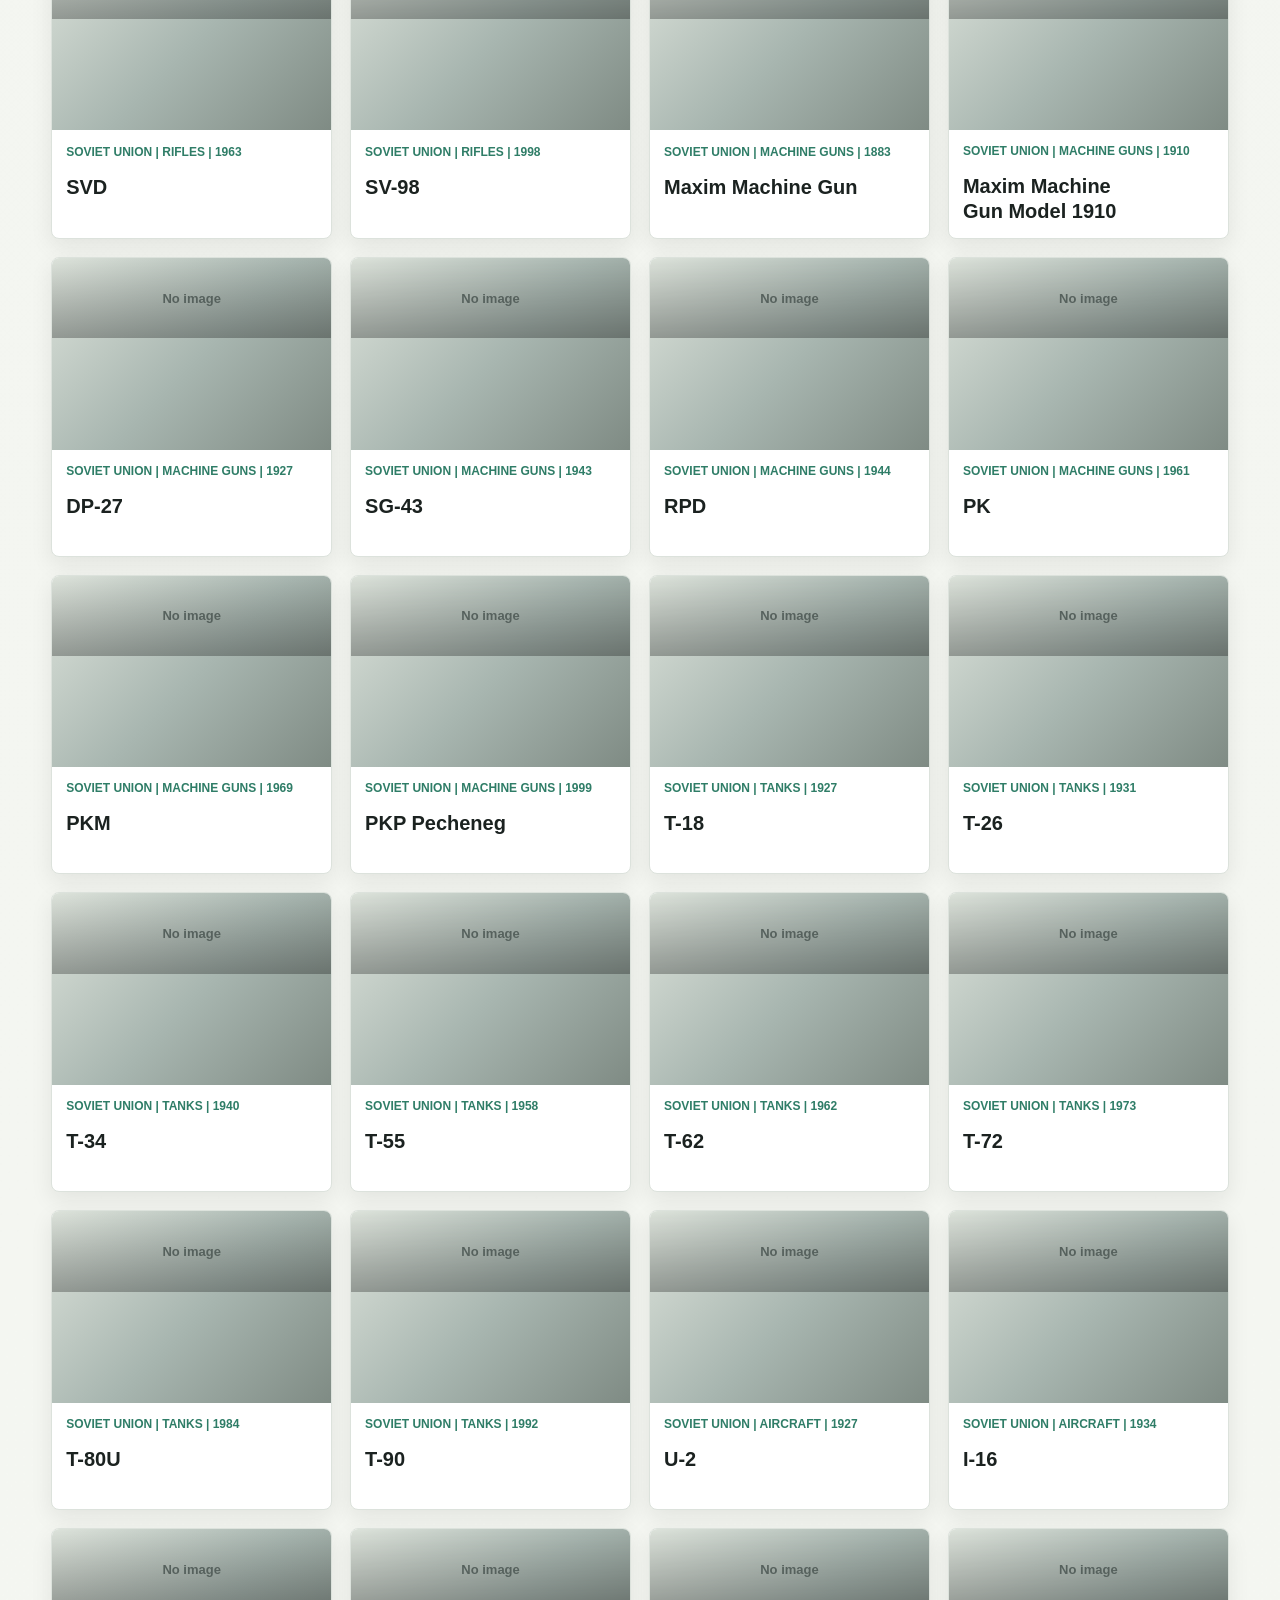
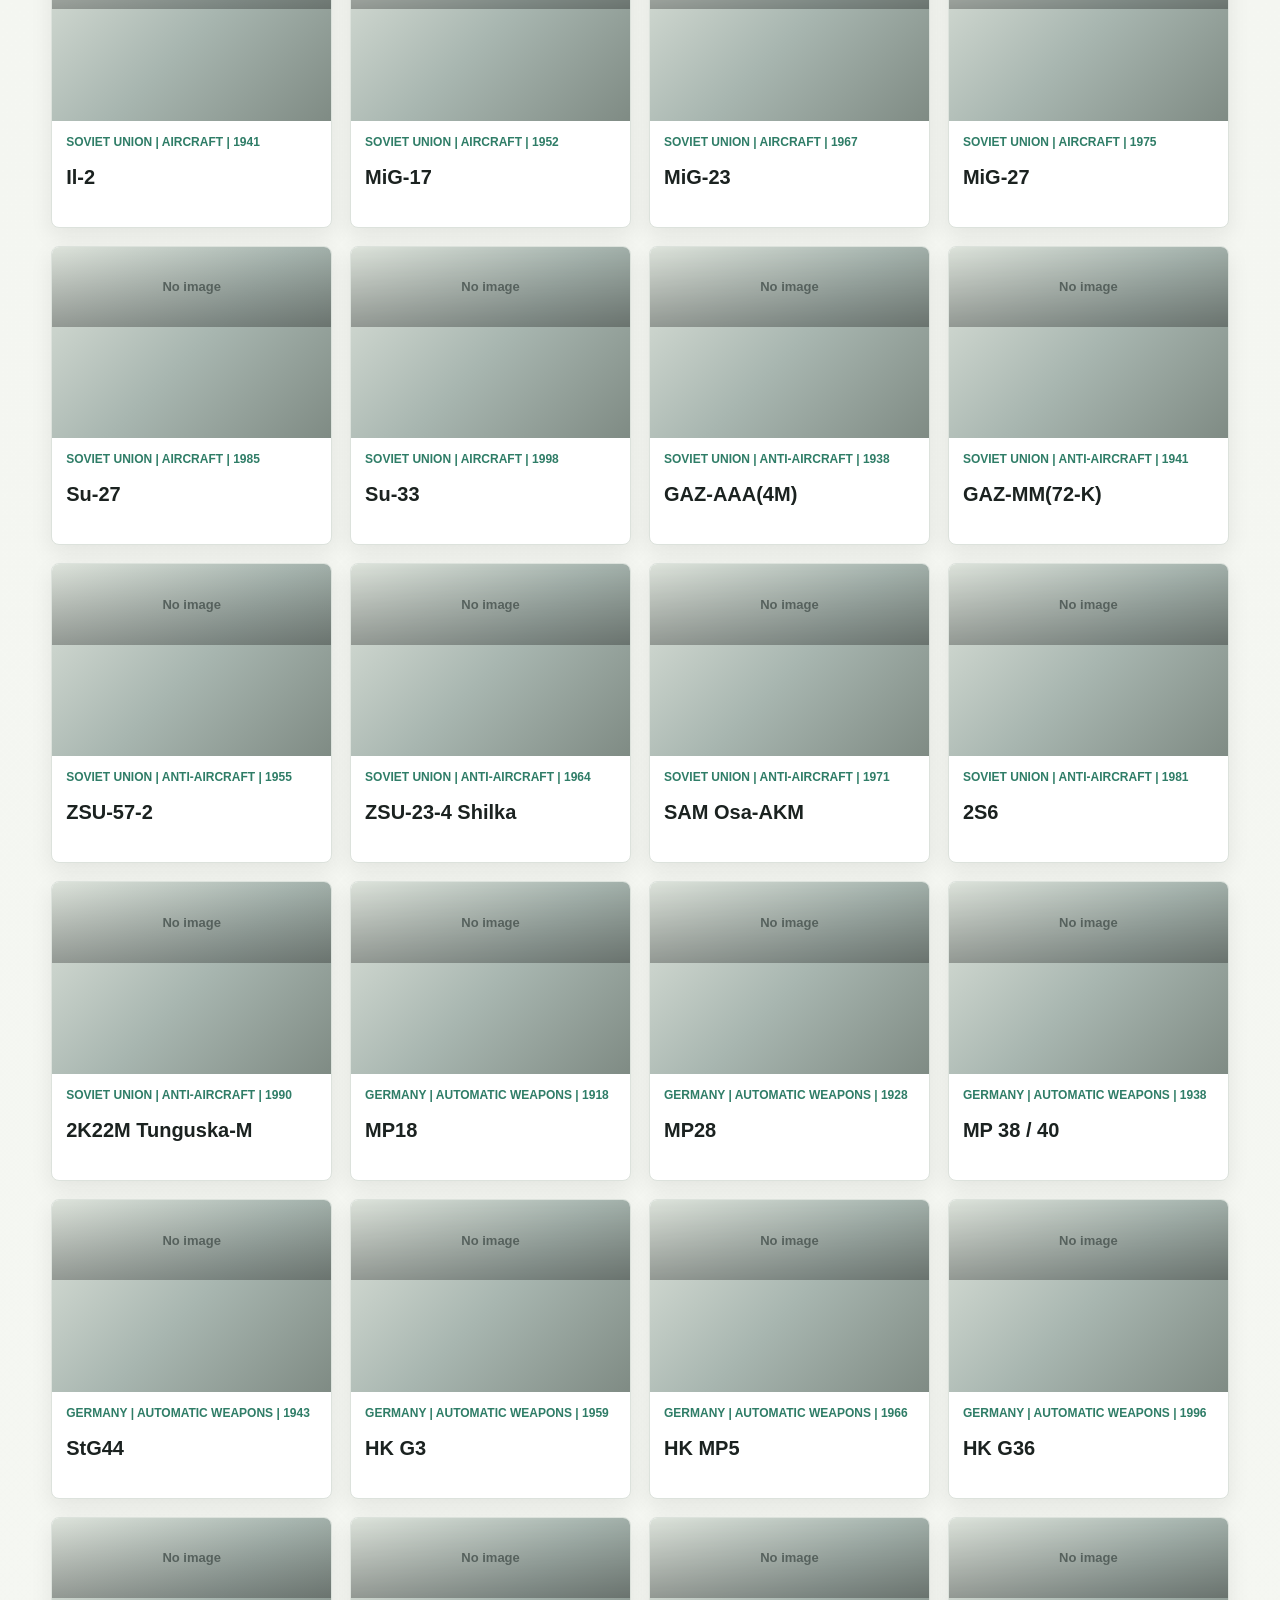
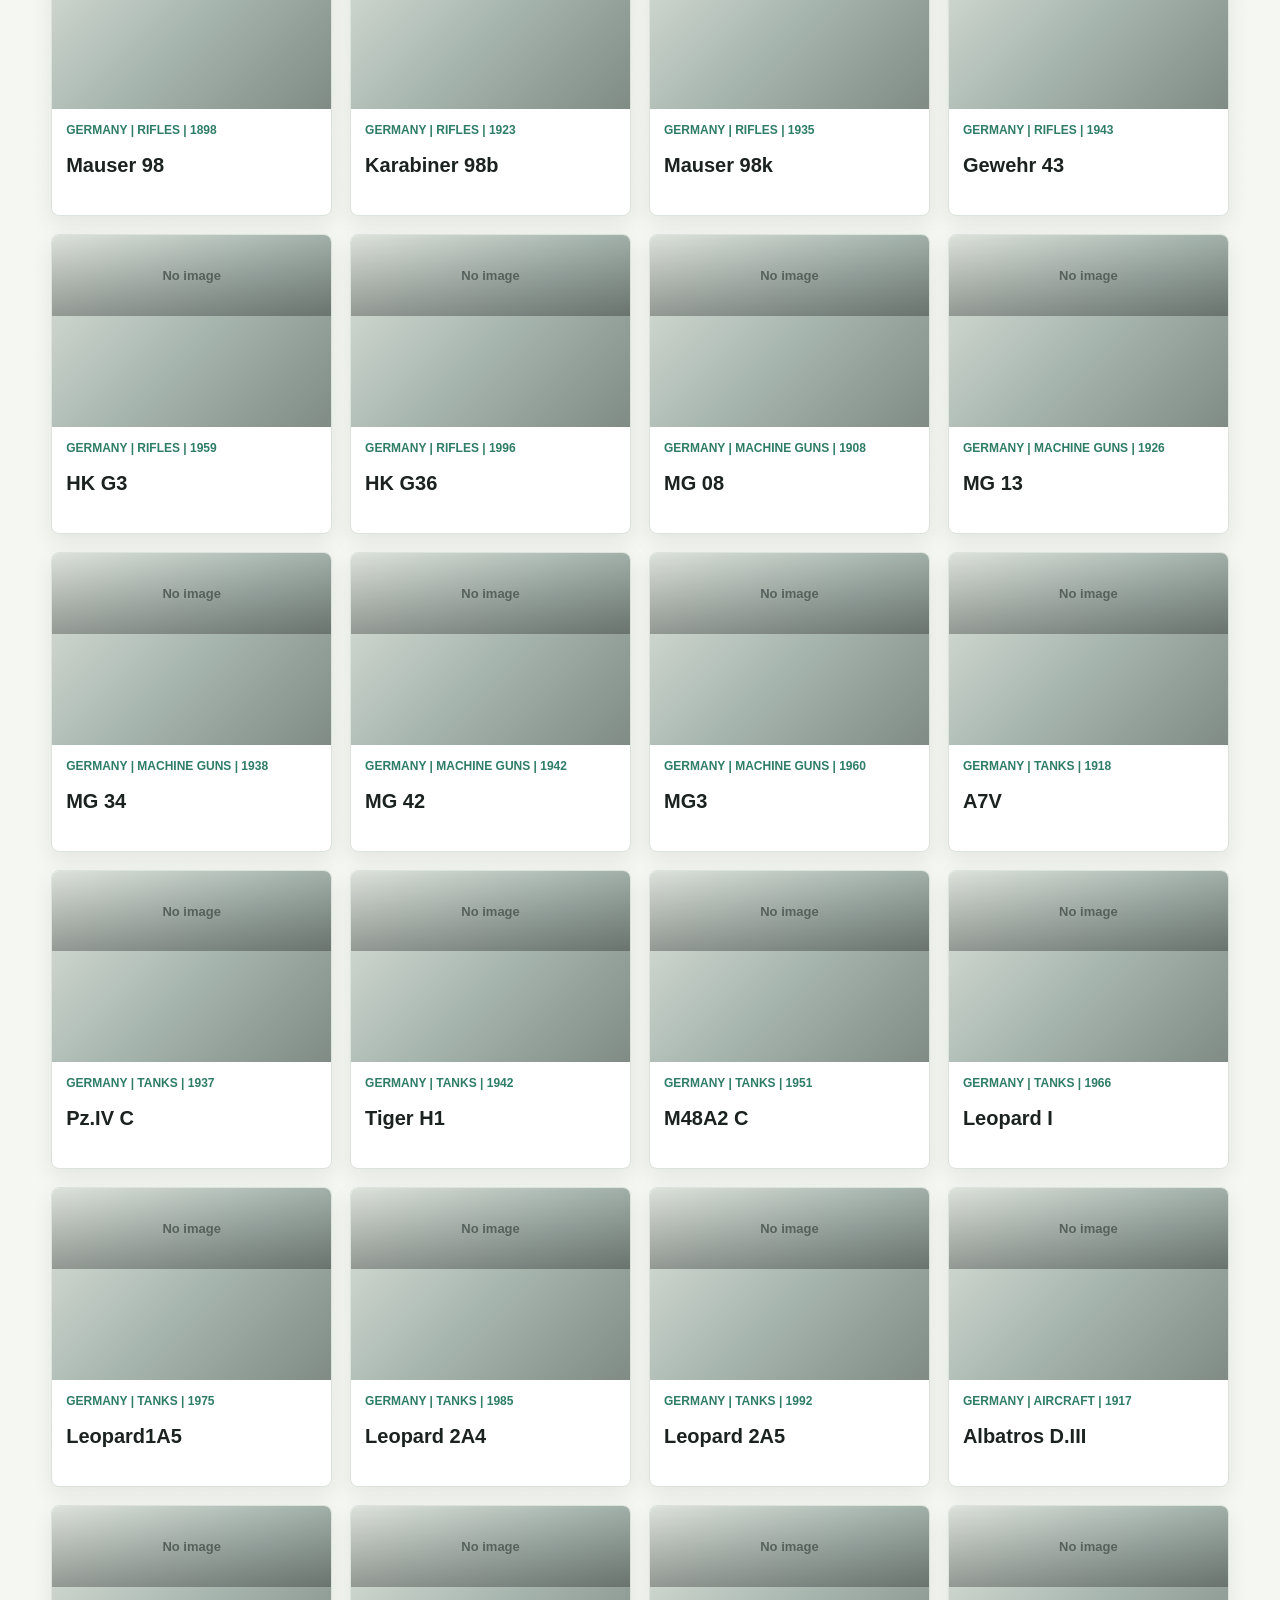
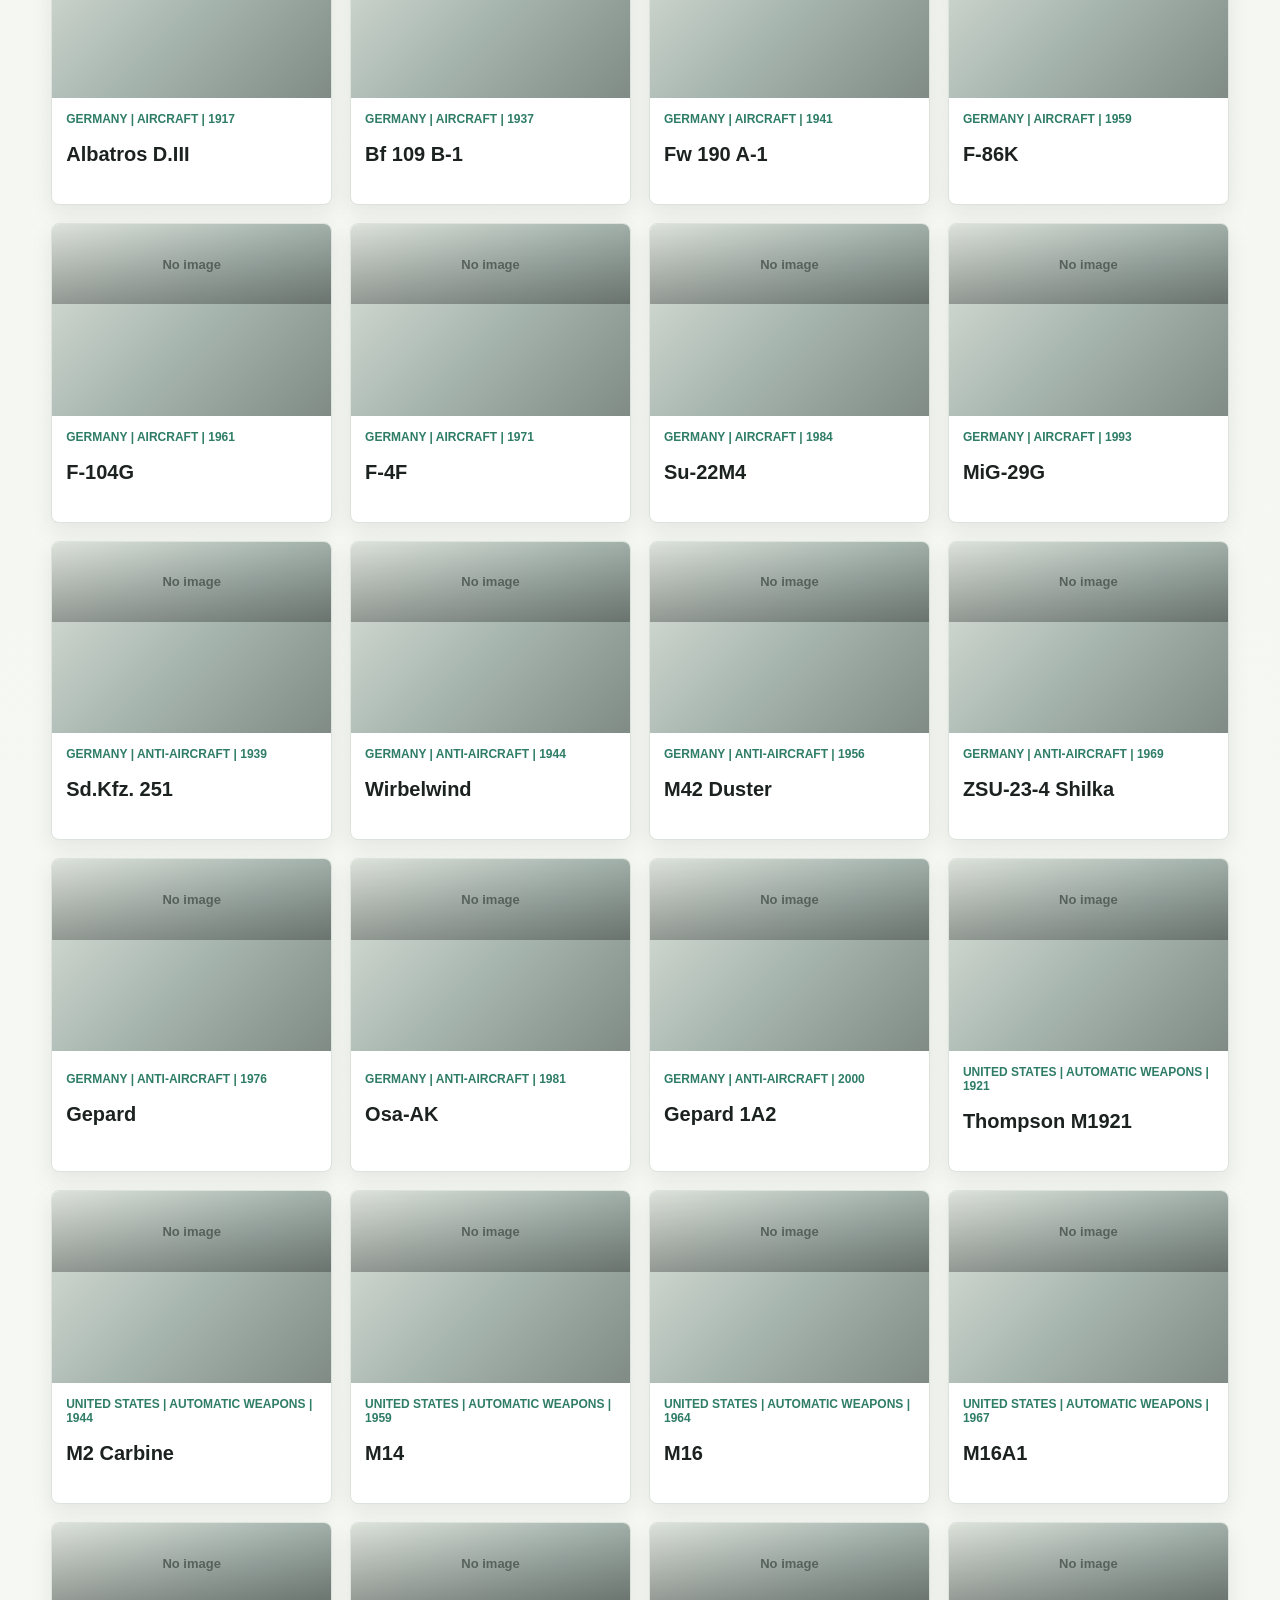
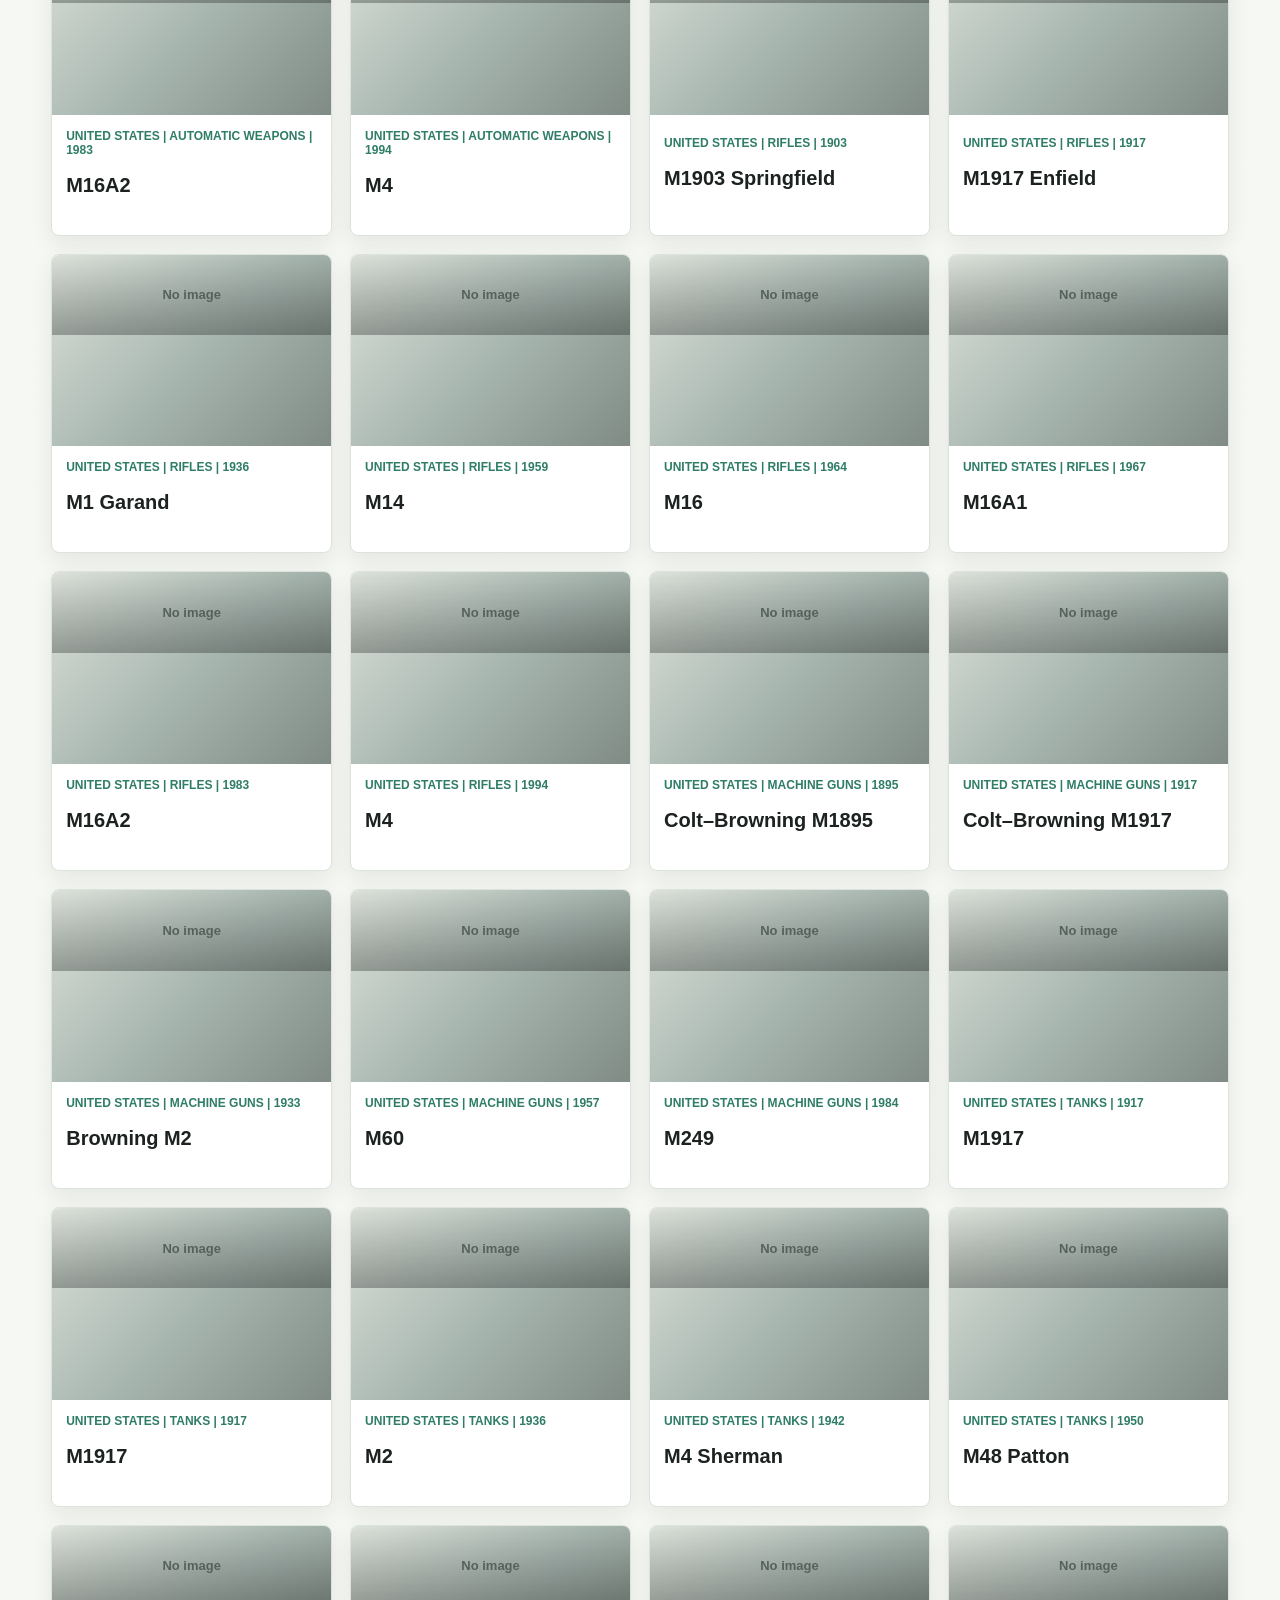
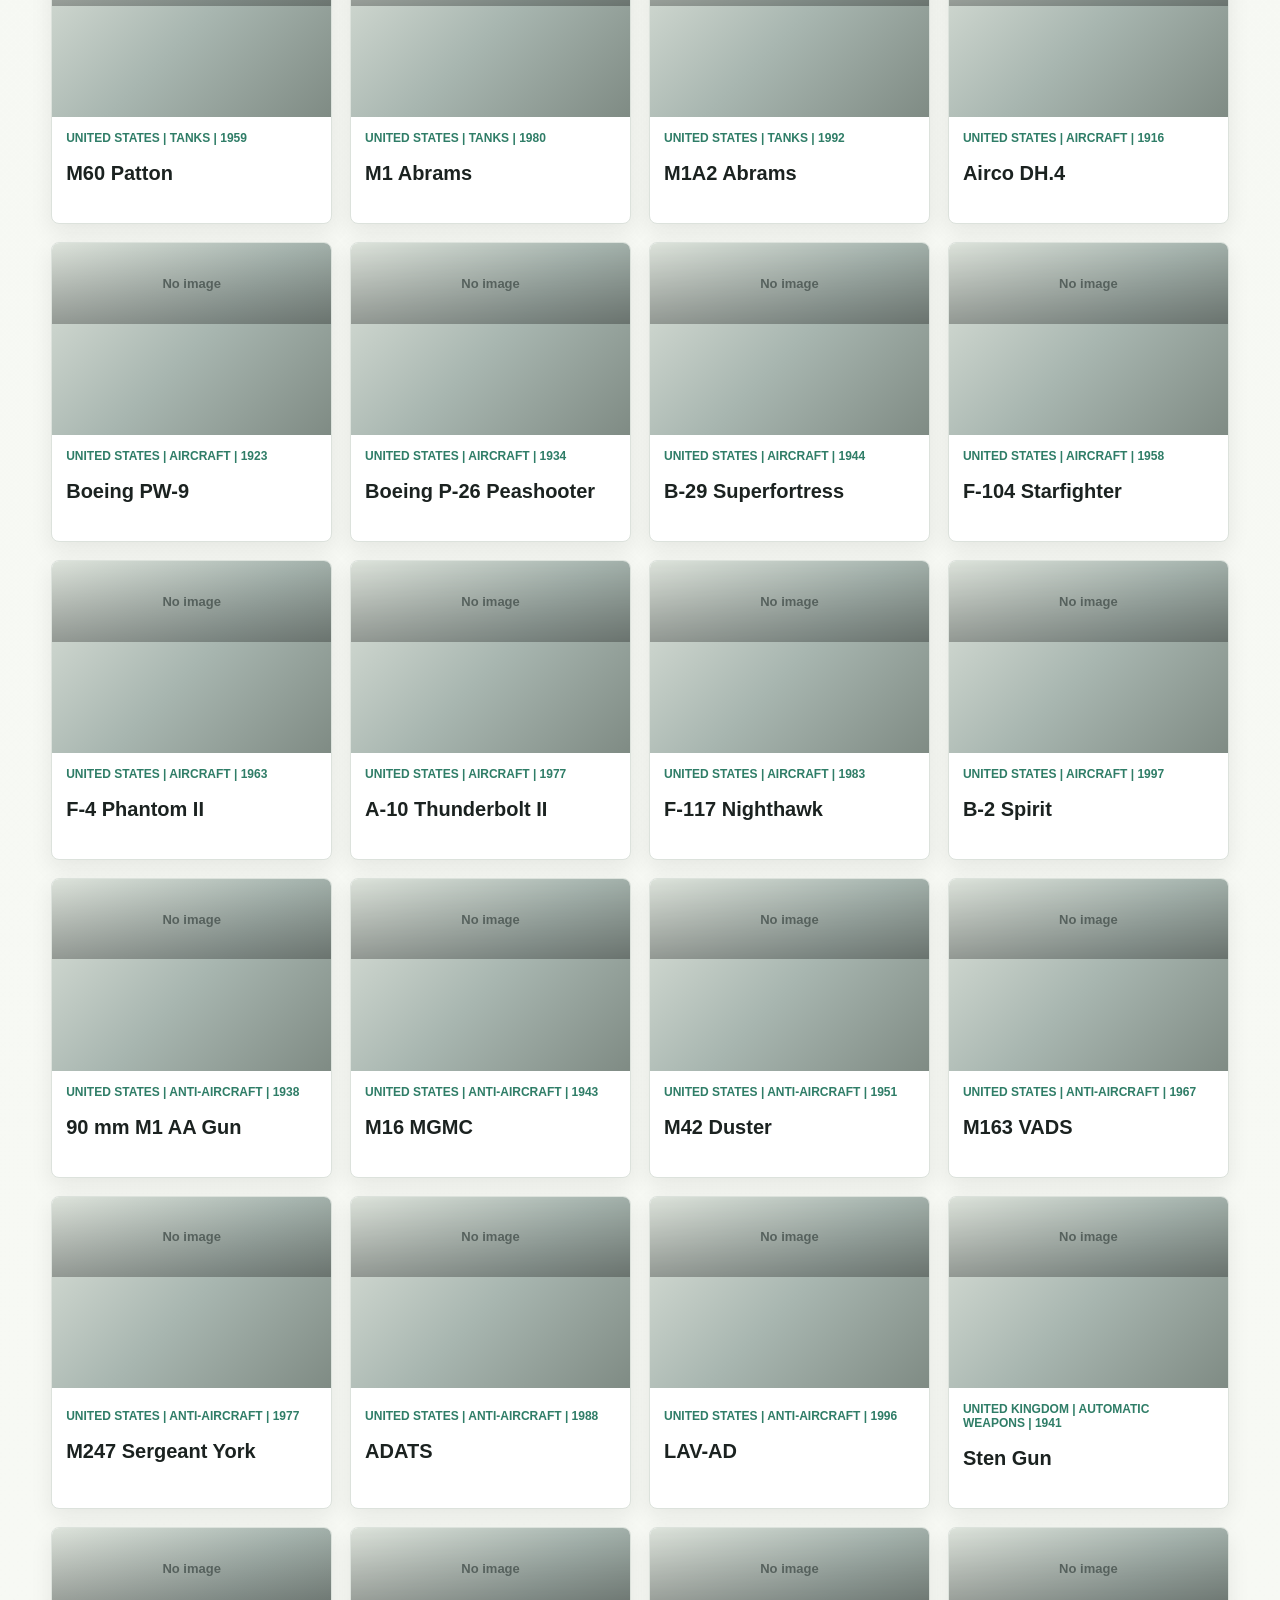
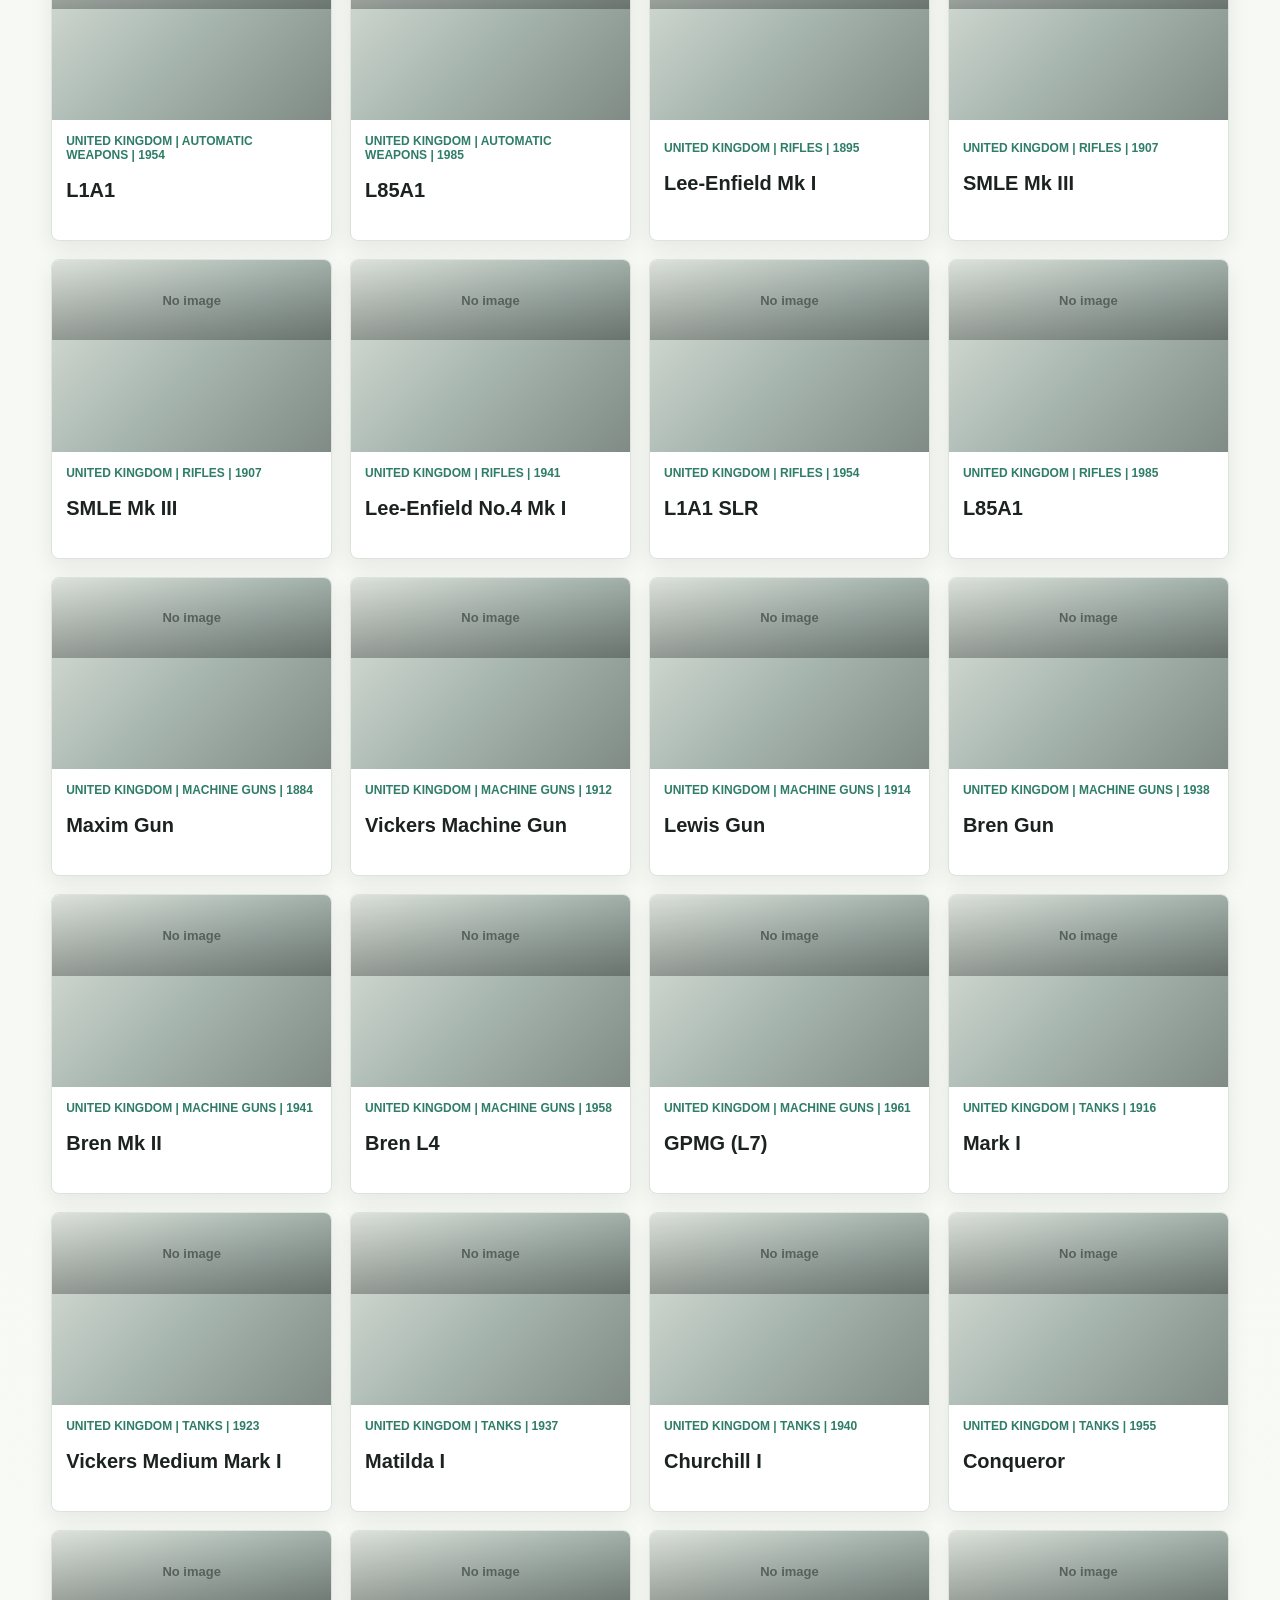
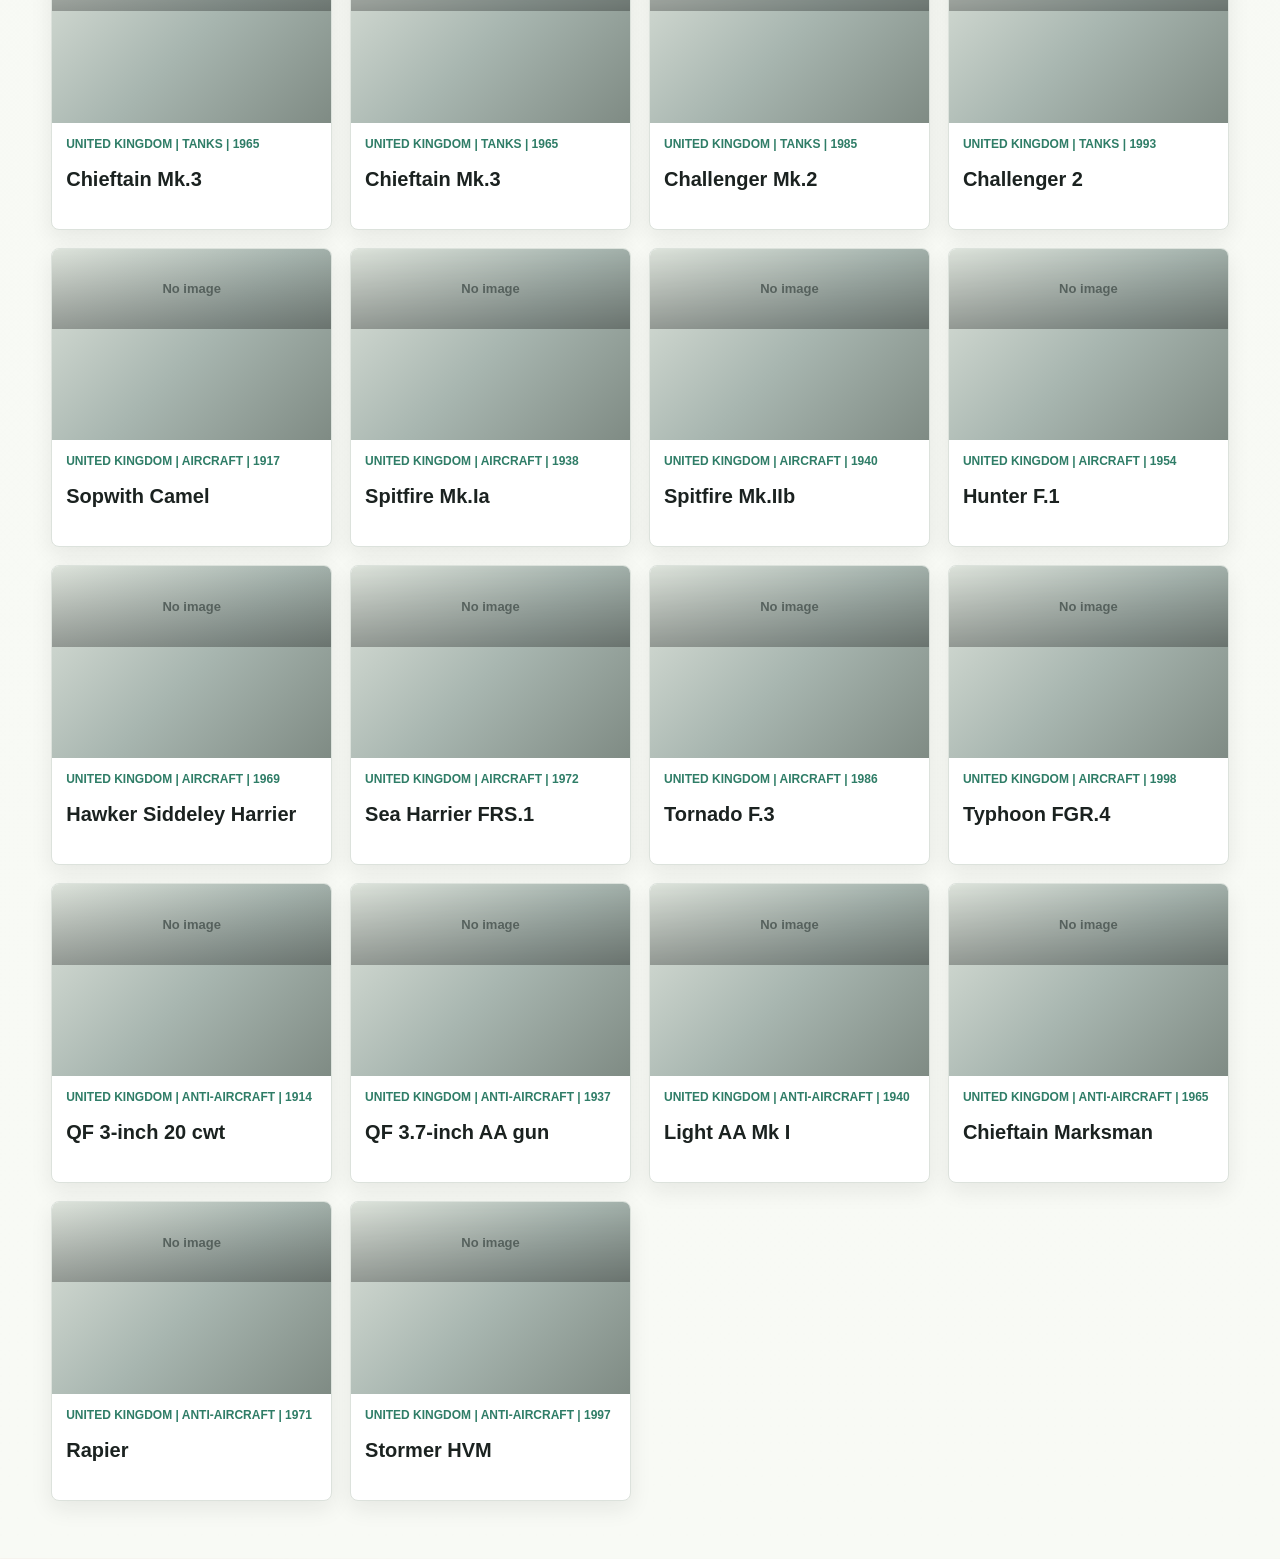
==== commit 7734b716: "new style" ====
--- a/WeaponGuid.Web/wwwroot/index.html
+++ b/WeaponGuid.Web/wwwroot/index.html
@@ -3,7 +3,7 @@
 <head>
   <meta charset="utf-8">
   <meta name="viewport" content="width=device-width, initial-scale=1">
-  <title>Weapons Guid</title>
+  <title>Weapons Guide</title>
   <script>
     (() => {
       try {
@@ -14,7 +14,7 @@
       }
     })();
   </script>
-  <link rel="stylesheet" href="styles.css?v=theme-20260428">
+  <link rel="stylesheet" href="styles.css?v=ads-20260429">
 </head>
 <body>
   <header class="app-header">
@@ -77,7 +77,15 @@
       <button id="resetFilters" type="button">Reset filters</button>
     </section>
 
-    <section id="catalogGrid" class="catalog-grid" aria-live="polite"></section>
+    <section class="catalog-shell" aria-label="Catalog">
+      <aside class="ad-banner" aria-label="Advertisement">
+        <span id="adBannerLeft">Your ad could be here</span>
+      </aside>
+      <section id="catalogGrid" class="catalog-grid" aria-live="polite"></section>
+      <aside class="ad-banner" aria-label="Advertisement">
+        <span id="adBannerRight">Your ad could be here</span>
+      </aside>
+    </section>
   </main>
 
   <dialog id="itemDialog" class="item-dialog">
@@ -120,6 +128,6 @@
     </article>
   </template>
 
-  <script src="scripts/main.js?v=refactor-20260428" type="module"></script>
+  <script src="scripts/main.js?v=ads-20260429" type="module"></script>
 </body>
 </html>
